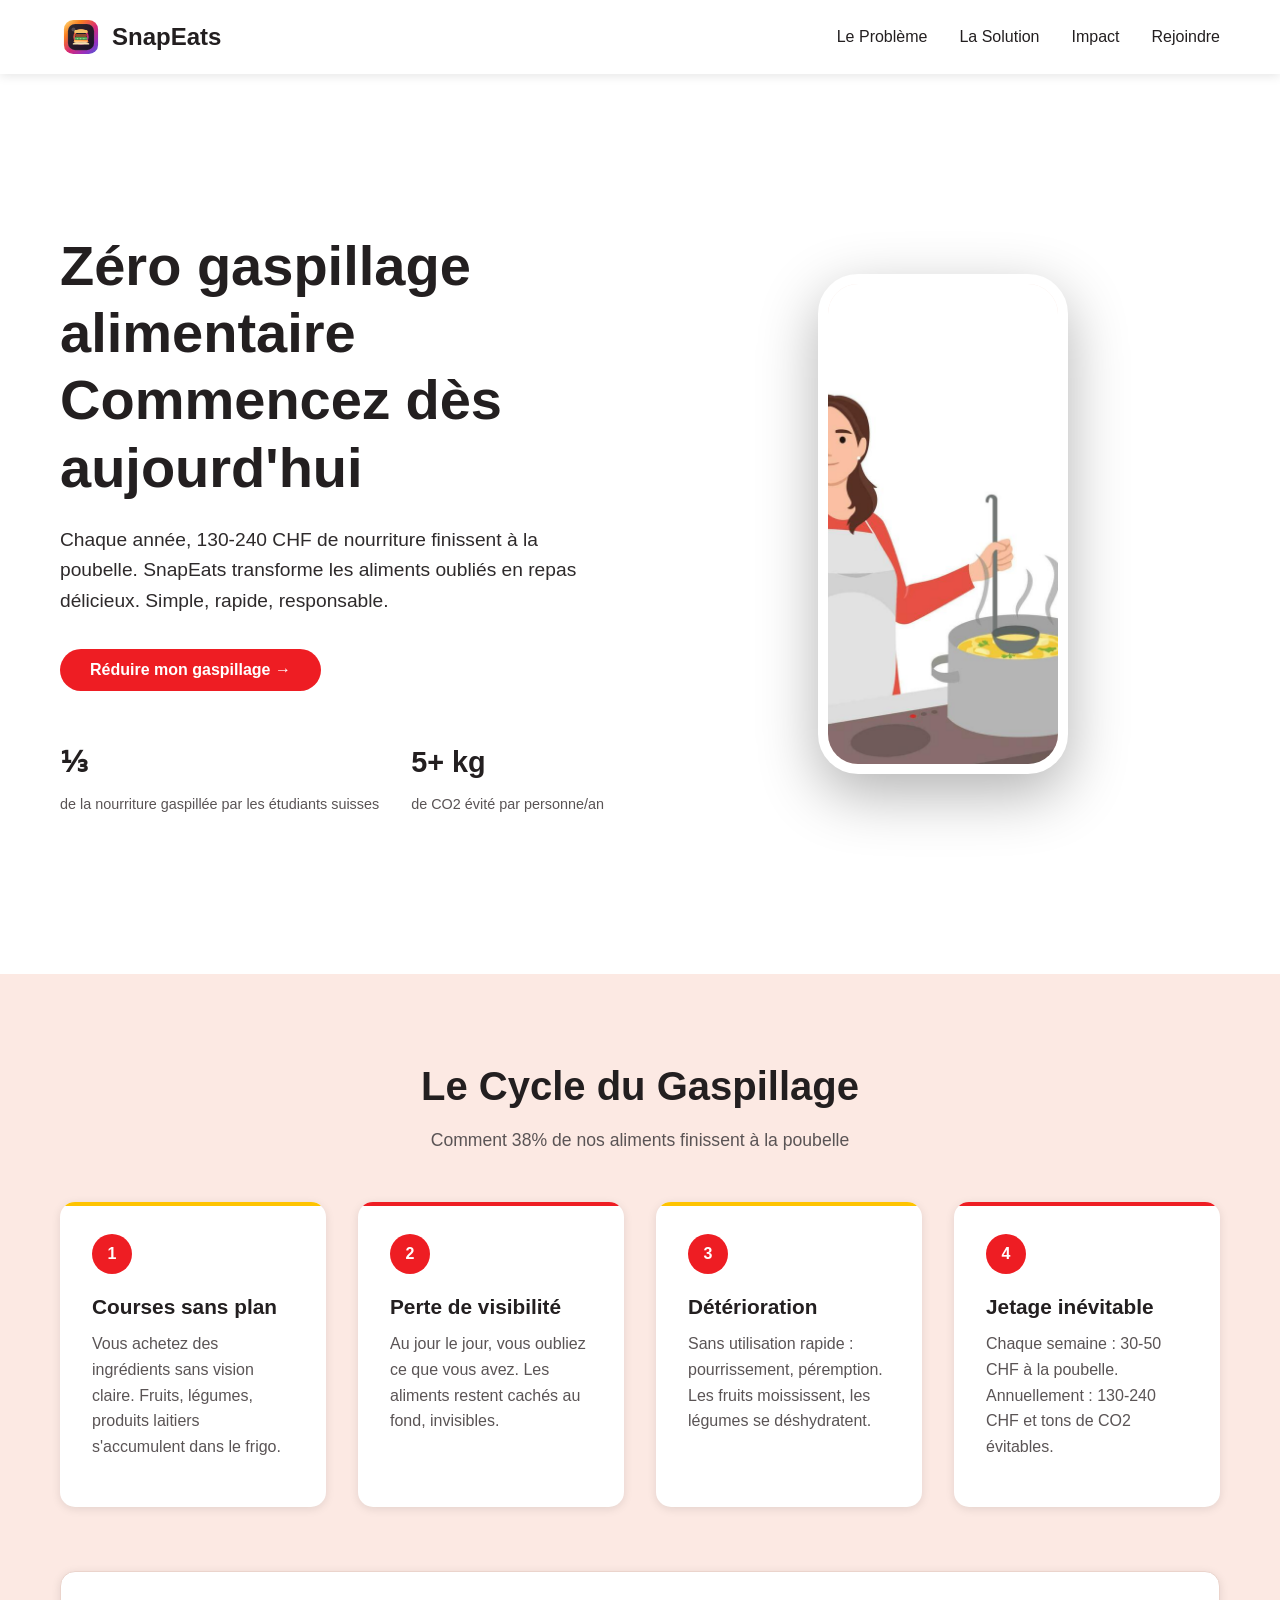
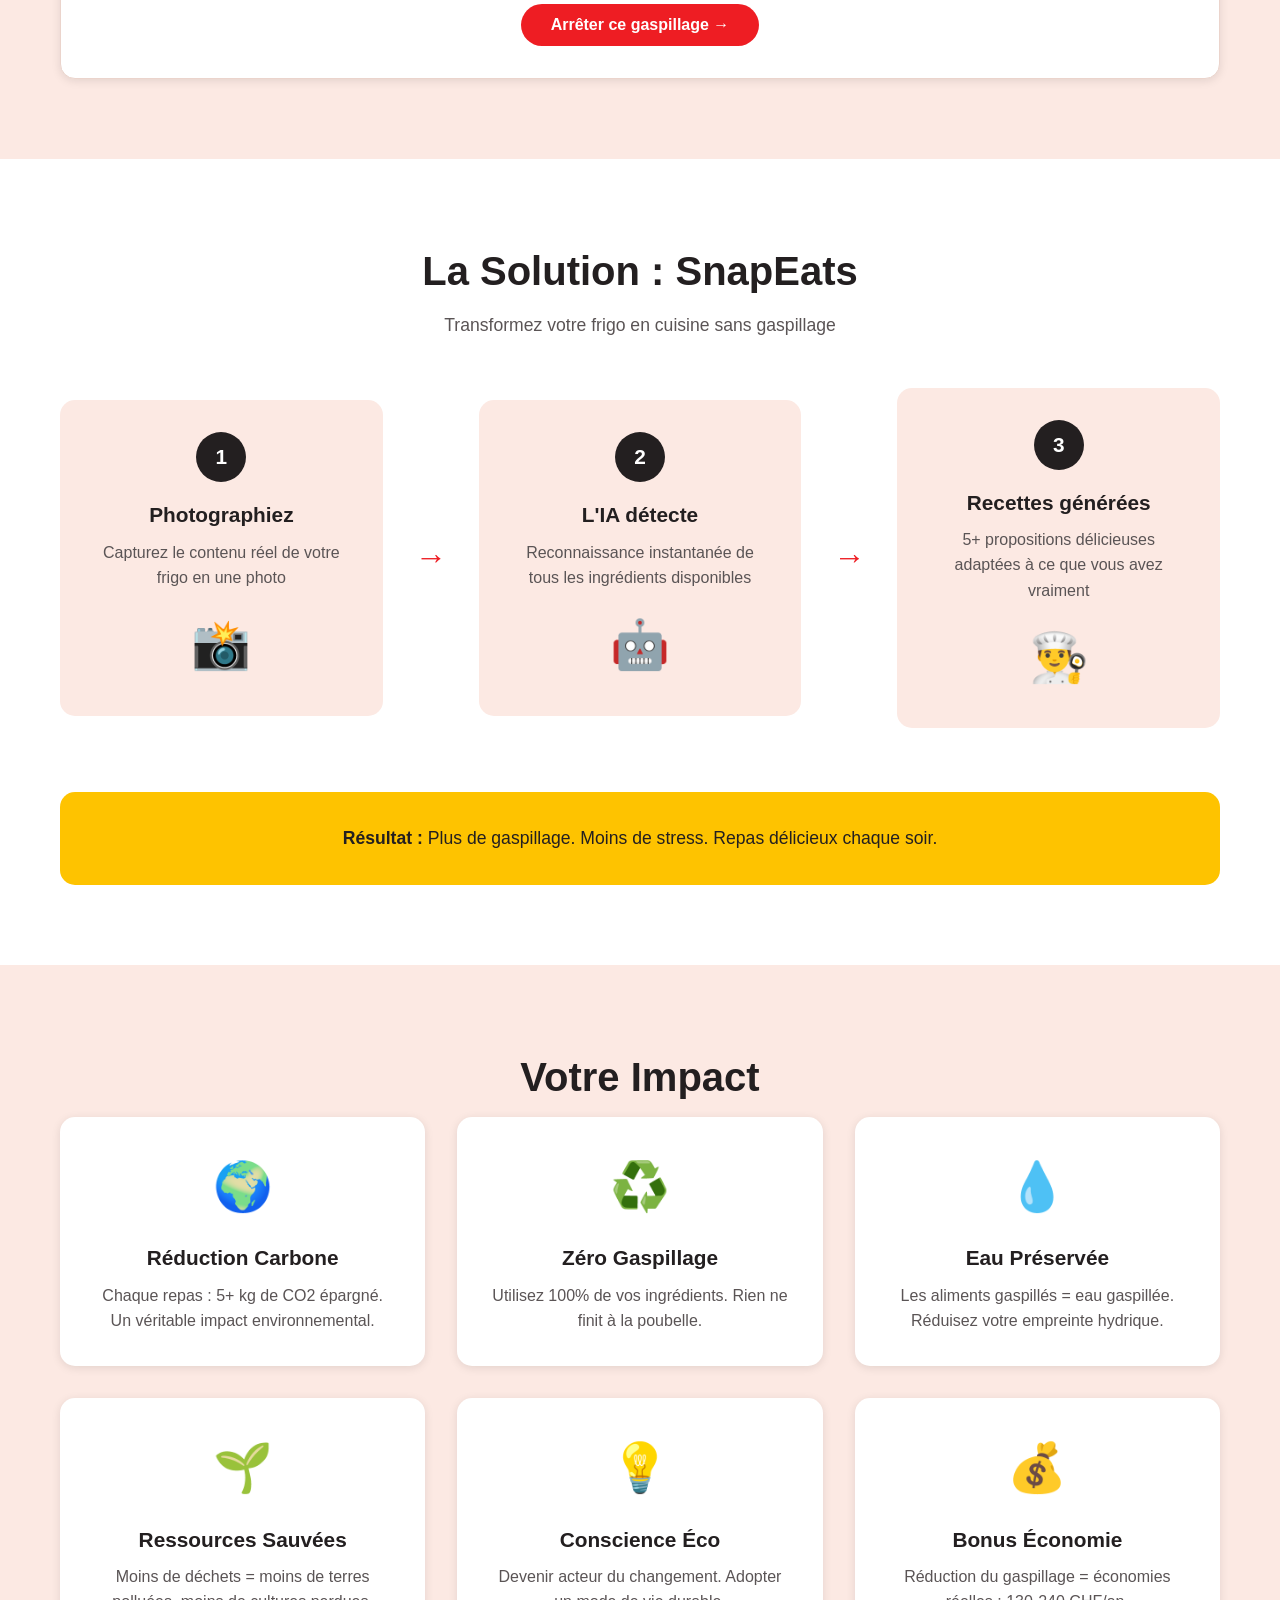
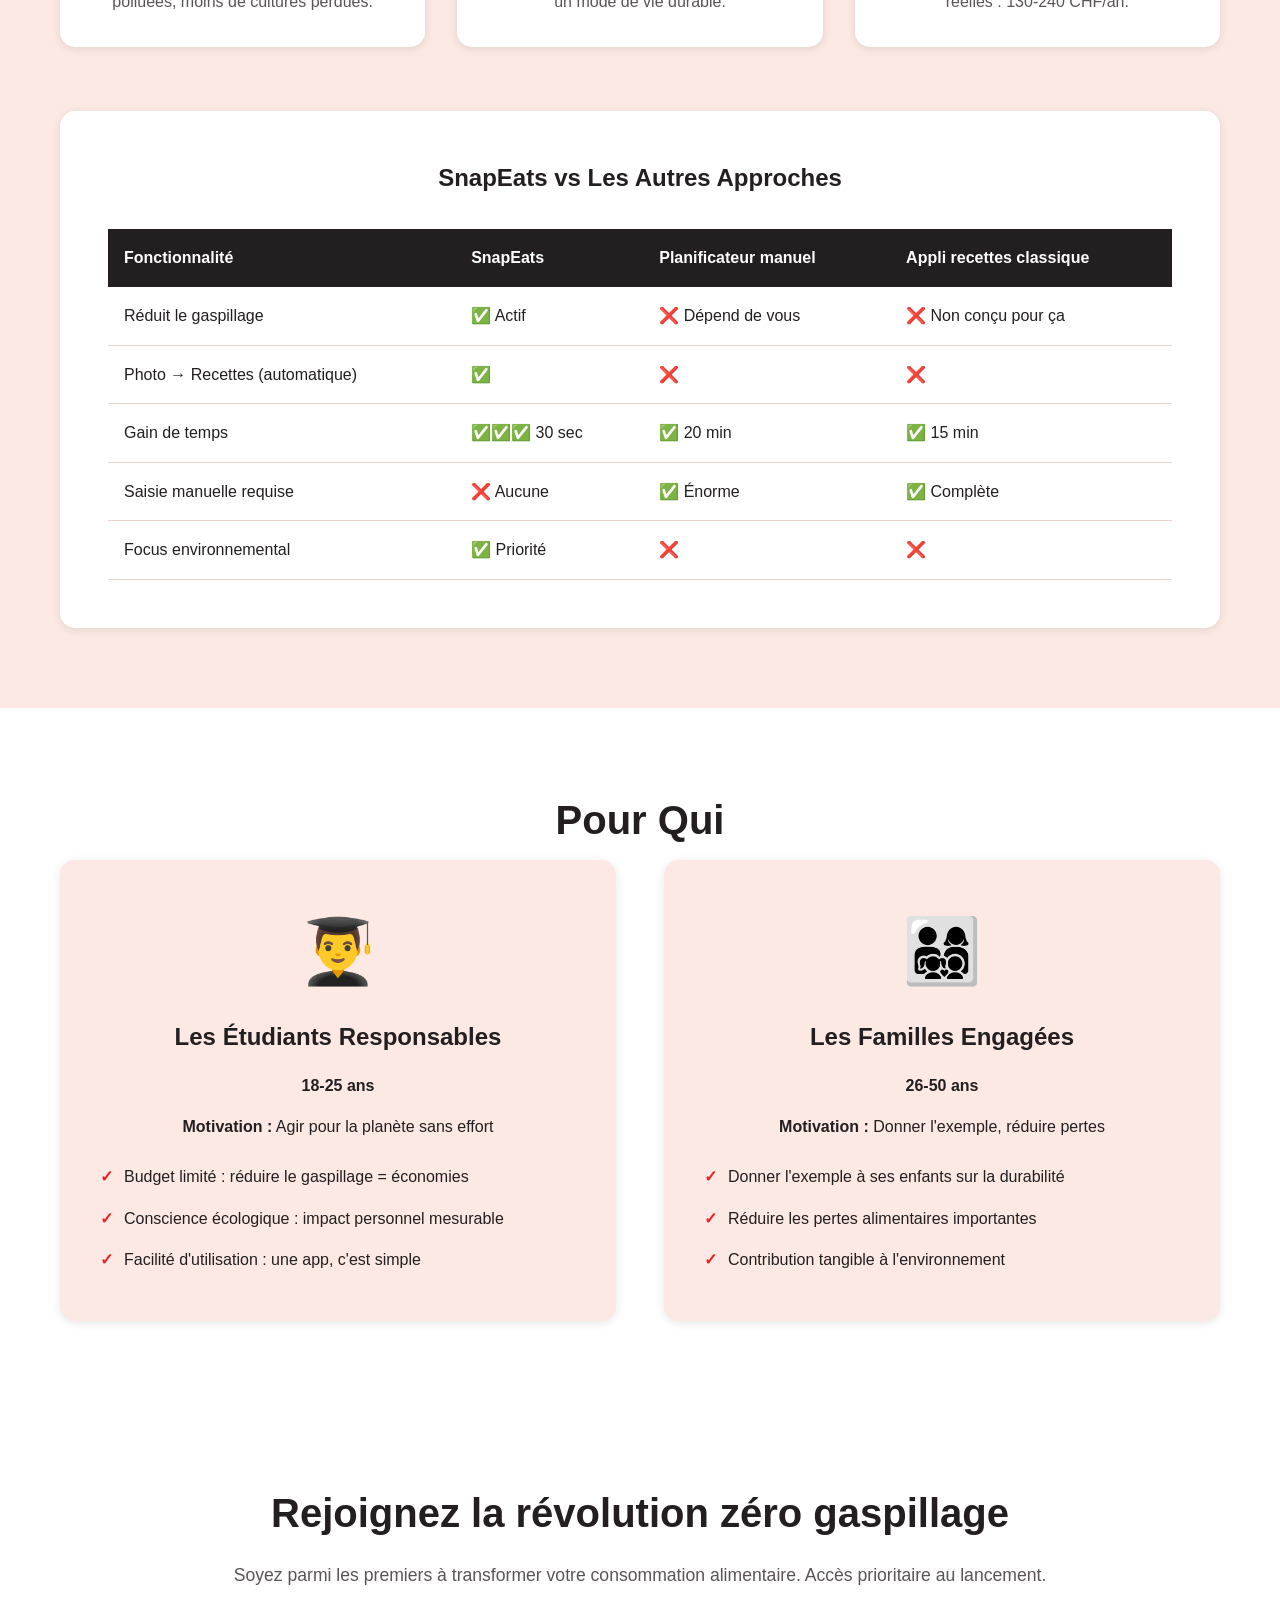
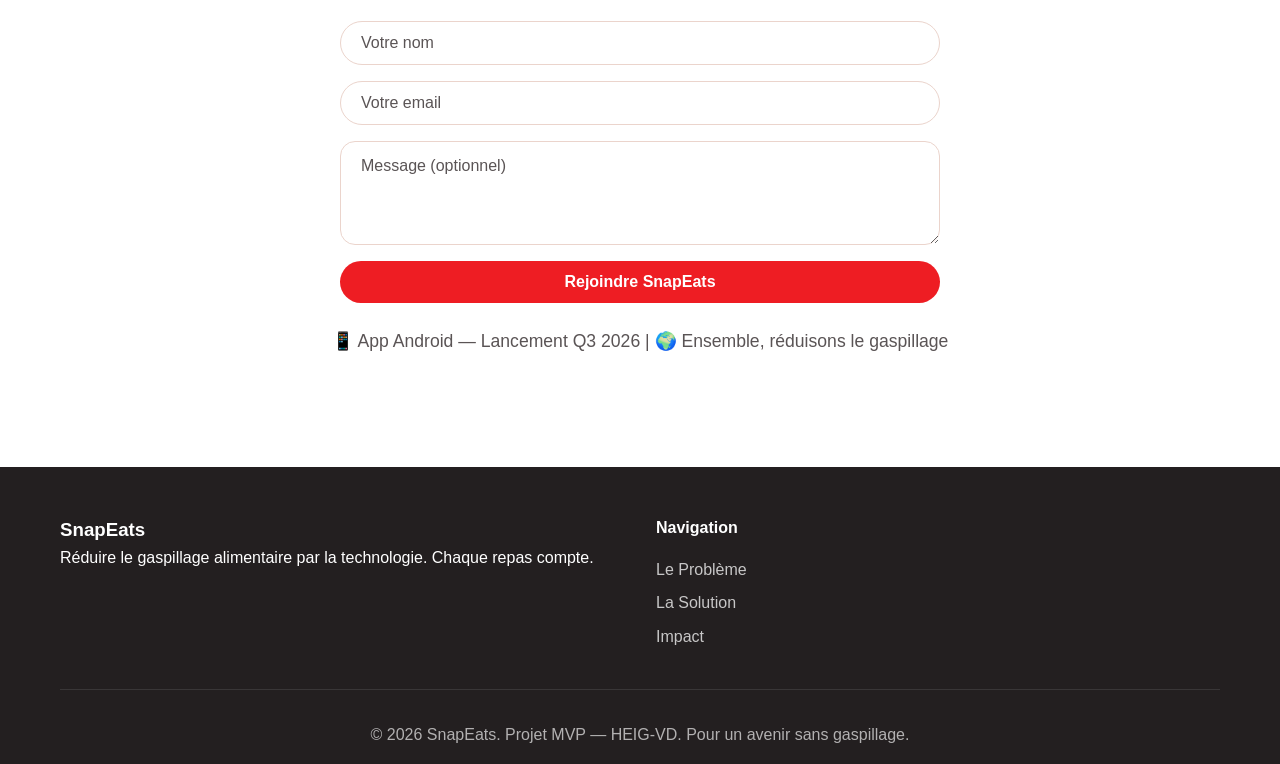
==== index.html @ 361909d1 "feat: remove communauté" ====
<!DOCTYPE html>
<html lang="fr">
<head>
    <meta charset="UTF-8">
    <meta name="viewport" content="width=device-width, initial-scale=1.0">
    <title>SnapEats - Réduisez le gaspillage alimentaire avec l'IA</title>
    <link rel="stylesheet" href="styles.css">
</head>
<body>
    <!-- Navigation -->
    <nav class="navbar">
        <div class="container">
            <div class="navbar-content">
                <div class="logo">
                    <img class="logo-icon" src="logo.svg" alt="Logo SnapEats">
                    <span class="logo-text">SnapEats</span>
                </div>
                <ul class="nav-links">
                    <li><a href="#probleme">Le Problème</a></li>
                    <li><a href="#solution">La Solution</a></li>
                    <li><a href="#impact">Impact</a></li>
                    <li><a href="#cta">Rejoindre</a></li>
                </ul>
            </div>
        </div>
    </nav>

    <!-- Hero Section -->
    <section class="hero">
        <div class="container">
            <div class="hero-content">
                <h1 class="hero-title">Zéro gaspillage alimentaire<br>Commencez dès aujourd'hui</h1>
                <p class="hero-subtitle">Chaque année, 130-240 CHF de nourriture finissent à la poubelle. SnapEats transforme les aliments oubliés en repas délicieux. Simple, rapide, responsable.</p>
                <div class="hero-buttons">
                    <button class="btn btn-primary" onclick="scrollToSection('cta')">Réduire mon gaspillage →</button>
                </div>
                <div class="hero-stats">
                    <div class="stat">
                        <span class="stat-number">⅓</span>
                        <span class="stat-text">de la nourriture gaspillée par les étudiants suisses</span>
                    </div>
                    <div class="stat">
                        <span class="stat-number">5+ kg</span>
                        <span class="stat-text">de CO2 évité par personne/an</span>
                    </div>
                </div>
            </div>
            <div class="hero-image">
                <div class="phone-mockup">
                    <div class="phone-screen">
                        <img src="images/imageTelHero.jpg" alt="Application SnapEats">
                    </div>
                </div>
            </div>
        </div>
    </section>

    <!-- Problème Section -->
    <section class="probleme" id="probleme">
        <div class="container">
            <h2 class="section-title">Le Cycle du Gaspillage</h2>
            <p class="section-subtitle">Comment 38% de nos aliments finissent à la poubelle</p>
            
            <div class="story-cards">
                <div class="story-card card-1">
                    <div class="story-number">1</div>
                    <h3>Courses sans plan</h3>
                    <p>Vous achetez des ingrédients sans vision claire. Fruits, légumes, produits laitiers s'accumulent dans le frigo.</p>
                </div>
                
                <div class="story-card card-2">
                    <div class="story-number">2</div>
                    <h3>Perte de visibilité</h3>
                    <p>Au jour le jour, vous oubliez ce que vous avez. Les aliments restent cachés au fond, invisibles.</p>
                </div>
                
                <div class="story-card card-3">
                    <div class="story-number">3</div>
                    <h3>Détérioration</h3>
                    <p>Sans utilisation rapide : pourrissement, péremption. Les fruits moississent, les légumes se déshydratent.</p>
                </div>
                
                <div class="story-card card-4">
                    <div class="story-number">4</div>
                    <h3>Jetage inévitable</h3>
                    <p>Chaque semaine : 30-50 CHF à la poubelle. Annuellement : 130-240 CHF et tons de CO2 évitables.</p>
                </div>
            </div>

            <div class="problem-cta">
                <button class="btn btn-primary" onclick="scrollToSection('cta')">Arrêter ce gaspillage →</button>
            </div>
        </div>
    </section>

    <!-- Solution Section -->
    <section class="solution" id="solution">
        <div class="container">
            <h2 class="section-title">La Solution : SnapEats</h2>
            <p class="section-subtitle">Transformez votre frigo en cuisine sans gaspillage</p>

            <div class="solution-steps">
                <div class="step">
                    <div class="step-number">1</div>
                    <h3>Photographiez</h3>
                    <p>Capturez le contenu réel de votre frigo en une photo</p>
                    <div class="step-icon">📸</div>
                </div>

                <div class="step-arrow">→</div>

                <div class="step">
                    <div class="step-number">2</div>
                    <h3>L'IA détecte</h3>
                    <p>Reconnaissance instantanée de tous les ingrédients disponibles</p>
                    <div class="step-icon">🤖</div>
                </div>

                <div class="step-arrow">→</div>

                <div class="step">
                    <div class="step-number">3</div>
                    <h3>Recettes générées</h3>
                    <p>5+ propositions délicieuses adaptées à ce que vous avez vraiment</p>
                    <div class="step-icon">👨‍🍳</div>
                </div>
            </div>

            <div class="solution-highlight">
                <p><strong>Résultat :</strong> Plus de gaspillage. Moins de stress. Repas délicieux chaque soir.</p>
            </div>
        </div>
    </section>

    <!-- Impact Section -->
    <section class="avantages" id="impact">
        <div class="container">
            <h2 class="section-title">Votre Impact</h2>

            <div class="features-grid">
                <div class="feature-card">
                    <div class="feature-icon">🌍</div>
                    <h3>Réduction Carbone</h3>
                    <p>Chaque repas : 5+ kg de CO2 épargné. Un véritable impact environnemental.</p>
                </div>

                <div class="feature-card">
                    <div class="feature-icon">♻️</div>
                    <h3>Zéro Gaspillage</h3>
                    <p>Utilisez 100% de vos ingrédients. Rien ne finit à la poubelle.</p>
                </div>

                <div class="feature-card">
                    <div class="feature-icon">💧</div>
                    <h3>Eau Préservée</h3>
                    <p>Les aliments gaspillés = eau gaspillée. Réduisez votre empreinte hydrique.</p>
                </div>

                <div class="feature-card">
                    <div class="feature-icon">🌱</div>
                    <h3>Ressources Sauvées</h3>
                    <p>Moins de déchets = moins de terres polluées, moins de cultures perdues.</p>
                </div>

                <div class="feature-card">
                    <div class="feature-icon">💡</div>
                    <h3>Conscience Éco</h3>
                    <p>Devenir acteur du changement. Adopter un mode de vie durable.</p>
                </div>

                <div class="feature-card">
                    <div class="feature-icon">💰</div>
                    <h3>Bonus Économie</h3>
                    <p>Réduction du gaspillage = économies réelles : 130-240 CHF/an.</p>
                </div>
            </div>

            <div class="comparison">
                <h3>SnapEats vs Les Autres Approches</h3>
                <table class="comparison-table">
                    <thead>
                        <tr>
                            <th>Fonctionnalité</th>
                            <th>SnapEats</th>
                            <th>Planificateur manuel</th>
                            <th>Appli recettes classique</th>
                        </tr>
                    </thead>
                    <tbody>
                        <tr>
                            <td>Réduit le gaspillage</td>
                            <td>✅ Actif</td>
                            <td>❌ Dépend de vous</td>
                            <td>❌ Non conçu pour ça</td>
                        </tr>
                        <tr>
                            <td>Photo → Recettes (automatique)</td>
                            <td>✅</td>
                            <td>❌</td>
                            <td>❌</td>
                        </tr>
                        <tr>
                            <td>Gain de temps</td>
                            <td>✅✅✅ 30 sec</td>
                            <td>✅ 20 min</td>
                            <td>✅ 15 min</td>
                        </tr>
                        <tr>
                            <td>Saisie manuelle requise</td>
                            <td>❌ Aucune</td>
                            <td>✅ Énorme</td>
                            <td>✅ Complète</td>
                        </tr>
                        <tr>
                            <td>Focus environnemental</td>
                            <td>✅ Priorité</td>
                            <td>❌</td>
                            <td>❌</td>
                        </tr>
                    </tbody>
                </table>
            </div>
        </div>
    </section>

    <!-- Public Cible Section -->
    <section class="public-cible">
        <div class="container">
            <h2 class="section-title">Pour Qui</h2>

            <div class="personas">
                <div class="persona-card">
                    <div class="persona-emoji">👨‍🎓</div>
                    <h3>Les Étudiants Responsables</h3>
                    <p><strong>18-25 ans</strong></p>
                    <p><strong>Motivation :</strong> Agir pour la planète sans effort</p>
                    <ul>
                        <li>Budget limité : réduire le gaspillage = économies</li>
                        <li>Conscience écologique : impact personnel mesurable</li>
                        <li>Facilité d'utilisation : une app, c'est simple</li>
                    </ul>
                </div>

                <div class="persona-card">
                    <div class="persona-emoji">👨‍👩‍👧‍👦</div>
                    <h3>Les Familles Engagées</h3>
                    <p><strong>26-50 ans</strong></p>
                    <p><strong>Motivation :</strong> Donner l'exemple, réduire pertes</p>
                    <ul>
                        <li>Donner l'exemple à ses enfants sur la durabilité</li>
                        <li>Réduire les pertes alimentaires importantes</li>
                        <li>Contribution tangible à l'environnement</li>
                    </ul>
                </div>
            </div>
        </div>
    </section>

    <!-- CTA Section -->
    <section class="cta-section" id="cta">
        <div class="container">
            <div class="cta-content">
                <h2>Rejoignez la révolution zéro gaspillage</h2>
                <p>Soyez parmi les premiers à transformer votre consommation alimentaire. Accès prioritaire au lancement.</p>
                
                <form class="cta-form" id="cta-form" action="https://formspree.io/f/xkoanybg" method="POST">
                    <input type="text" name="name" placeholder="Votre nom" required>
                    <input type="email" name="email" placeholder="Votre email" required>
                    <textarea name="message" placeholder="Message (optionnel)" rows="4"></textarea>
                    <button type="submit" class="btn btn-primary">Rejoindre SnapEats</button>
                </form>
                
                <p class="cta-small">📱 App Android — Lancement Q3 2026 | 🌍 Ensemble, réduisons le gaspillage</p>
            </div>
        </div>
    </section>

    <!-- Footer -->
    <footer class="footer">
        <div class="container">
            <div class="footer-content">
                <div class="footer-section">
                    <h3>SnapEats</h3>
                    <p>Réduire le gaspillage alimentaire par la technologie. Chaque repas compte.</p>
                </div>
                <div class="footer-section">
                    <h4>Navigation</h4>
                    <ul>
                        <li><a href="#probleme">Le Problème</a></li>
                        <li><a href="#solution">La Solution</a></li>
                        <li><a href="#impact">Impact</a></li>
                    </ul>
                </div>
            </div>
            <div class="footer-bottom">
                <p>&copy; 2026 SnapEats. Projet MVP — HEIG-VD. Pour un avenir sans gaspillage.</p>
            </div>
        </div>
    </footer>

    <script src="script.js"></script>
</body>
</html>
---- styles.css ----
/* ============================================
   VARIABLES ET RESET GLOBAL
   ============================================ */

:root {
    --primary-color: #EE1D23;
    --primary-hover: #C5161B;
    --secondary-color: #231F20;
    --accent-color: #FEC300;
    --light-bg: #FFFFFF;
    --dark-text: #231F20;
    --light-text: #5A5455;
    --border-color: #EBD4CC;
    --success-color: #6B8566;
    --beige-bg: #FCE9E3;
    --beige-surface: #FFFFFF;
    
    --transition: all 0.3s ease;
    --box-shadow: 0 2px 10px rgba(0, 0, 0, 0.1);
    --box-shadow-hover: 0 8px 25px rgba(0, 0, 0, 0.15);
}

* {
    margin: 0;
    padding: 0;
    box-sizing: border-box;
}

html {
    scroll-behavior: smooth;
}

body {
    font-family: 'Segoe UI', Tahoma, Geneva, Verdana, sans-serif;
    color: var(--dark-text);
    line-height: 1.6;
    overflow-x: hidden;
    background: var(--beige-bg);
}

.container {
    max-width: 1200px;
    margin: 0 auto;
    padding: 0 20px;
}

/* ============================================
   NAVIGATION
   ============================================ */

.navbar {
    background: var(--beige-surface);
    box-shadow: var(--box-shadow);
    position: sticky;
    top: 0;
    z-index: 1000;
    transition: var(--transition);
}

.navbar-content {
    display: flex;
    justify-content: space-between;
    align-items: center;
    padding: 1rem 0;
}

.logo {
    display: flex;
    align-items: center;
    gap: 10px;
    font-size: 1.5rem;
    font-weight: 700;
    color: var(--secondary-color);
}

.logo-icon {
    width: 42px;
    height: 42px;
    display: block;
    object-fit: contain;
}

.nav-links {
    display: flex;
    list-style: none;
    gap: 2rem;
}

.nav-links a {
    text-decoration: none;
    color: var(--dark-text);
    font-weight: 500;
    transition: var(--transition);
    position: relative;
}

.nav-links a:hover {
    color: var(--primary-color);
}

.nav-links a::after {
    content: '';
    position: absolute;
    bottom: -5px;
    left: 0;
    width: 0;
    height: 2px;
    background: var(--primary-color);
    transition: width 0.3s ease;
}

.nav-links a:hover::after {
    width: 100%;
}

/* ============================================
   SECTIONS GÉNÉRALES
   ============================================ */

.section-title {
    font-size: 2.5rem;
    font-weight: 700;
    text-align: center;
    color: var(--dark-text);
    margin-bottom: 0.5rem;
}

.section-subtitle {
    font-size: 1.1rem;
    text-align: center;
    color: var(--light-text);
    margin-bottom: 3rem;
}

/* ============================================
   HERO SECTION
   ============================================ */

.hero {
    padding: 80px 0;
    background: var(--beige-surface);
    color: var(--dark-text);
    min-height: 100vh;
    display: flex;
    align-items: center;
}

.hero .container {
    display: grid;
    grid-template-columns: 1fr 1fr;
    gap: 50px;
    align-items: center;
}

.hero-title {
    font-size: 3.5rem;
    font-weight: 700;
    line-height: 1.2;
    margin-bottom: 1.5rem;
}

.hero-subtitle {
    font-size: 1.2rem;
    margin-bottom: 2rem;
    opacity: 0.95;
}

.hero-buttons {
    display: flex;
    gap: 1rem;
    margin-bottom: 3rem;
    flex-wrap: wrap;
}

.btn {
    padding: 12px 30px;
    border: none;
    border-radius: 50px;
    font-size: 1rem;
    font-weight: 600;
    cursor: pointer;
    transition: var(--transition);
}

.btn-primary {
    background: var(--primary-color);
    color: white;
}

.btn-primary:hover {
    background: var(--primary-hover);
    transform: translateY(-2px);
    box-shadow: 0 10px 20px rgba(0, 0, 0, 0.2);
}

.btn-secondary {
    background: var(--beige-surface);
    color: var(--secondary-color);
}

.btn-secondary:hover {
    background: var(--light-bg);
    transform: translateY(-2px);
}

.hero-stats {
    display: flex;
    gap: 2rem;
    margin-top: 3rem;
}

.stat {
    display: flex;
    flex-direction: column;
    gap: 0.5rem;
}

.stat-number {
    font-size: 1.8rem;
    font-weight: 700;
}

.stat-text {
    font-size: 0.9rem;
    color: var(--light-text);
}

.phone-mockup {
    perspective: 1000px;
    display: flex;
    justify-content: center;
    align-items: center;
}

.phone-screen {
    width: 250px;
    height: 500px;
    background: var(--beige-bg);
    border-radius: 40px;
    border: 10px solid var(--beige-surface);
    box-shadow: 0 20px 60px rgba(0, 0, 0, 0.3);
    display: flex;
    align-items: center;
    justify-content: center;
    overflow: hidden;
    animation: float 3s ease-in-out infinite;
}

.phone-screen img {
    width: 100%;
    height: 100%;
    object-fit: cover;
    display: block;
}

@keyframes float {
    0%, 100% {
        transform: translateY(0px);
    }
    50% {
        transform: translateY(-20px);
    }
}

/* ============================================
   PROBLÈME SECTION
   ============================================ */

.probleme {
    padding: 80px 0;
    background: var(--beige-bg);
}

.story-cards {
    display: grid;
    grid-template-columns: repeat(auto-fit, minmax(250px, 1fr));
    gap: 2rem;
    margin-bottom: 4rem;
}

.story-card {
    background: var(--beige-surface);
    padding: 2rem;
    border-radius: 15px;
    box-shadow: var(--box-shadow);
    transition: var(--transition);
    position: relative;
    overflow: hidden;
}

.story-card:hover {
    transform: translateY(-10px);
    box-shadow: var(--box-shadow-hover);
}

.story-card::before {
    content: '';
    position: absolute;
    top: 0;
    left: 0;
    right: 0;
    height: 4px;
    background: var(--accent-color);
}

.story-card.card-1::before { background: var(--accent-color); }
.story-card.card-2::before { background: var(--primary-color); }
.story-card.card-3::before { background: var(--accent-color); }
.story-card.card-4::before { background: var(--primary-color); }

.story-number {
    display: inline-block;
    width: 40px;
    height: 40px;
    background: var(--primary-color);
    color: white;
    border-radius: 50%;
    text-align: center;
    line-height: 40px;
    font-weight: 700;
    margin-bottom: 1rem;
}

.story-card h3 {
    font-size: 1.3rem;
    margin-bottom: 0.5rem;
    color: var(--dark-text);
}

.story-card p {
    color: var(--light-text);
    margin-bottom: 1rem;
}

.story-emoji {
    font-size: 2.5rem;
    margin-top: 1rem;
}

.problem-cta {
    background: var(--beige-surface);
    border: 1px solid var(--border-color);
    border-radius: 15px;
    padding: 2rem;
    text-align: center;
    box-shadow: var(--box-shadow);
}

.problem-cta p {
    font-size: 1.1rem;
    color: var(--dark-text);
    margin-bottom: 1rem;
}

.problem-stats {
    background: var(--beige-surface);
    padding: 3rem;
    border-radius: 15px;
    box-shadow: var(--box-shadow);
}

.problem-stats h3 {
    text-align: center;
    margin-bottom: 2rem;
    font-size: 1.5rem;
}

.stats-grid {
    display: grid;
    grid-template-columns: repeat(auto-fit, minmax(200px, 1fr));
    gap: 2rem;
}

.problem-stat {
    text-align: center;
    padding: 1.5rem;
    border-radius: 10px;
    background: var(--beige-bg);
}

.stat-value {
    font-size: 2rem;
    font-weight: 700;
    color: var(--primary-color);
    margin-bottom: 0.5rem;
}

.stat-label {
    color: var(--light-text);
}

/* ============================================
   SOLUTION SECTION
   ============================================ */

.solution {
    padding: 80px 0;
    background: var(--beige-surface);
}

.solution-steps {
    display: flex;
    align-items: center;
    justify-content: center;
    gap: 2rem;
    margin-bottom: 4rem;
    flex-wrap: wrap;
}

.step {
    flex: 1;
    min-width: 200px;
    background: var(--beige-bg);
    padding: 2rem;
    border-radius: 15px;
    text-align: center;
    position: relative;
}

.step-number {
    display: inline-block;
    width: 50px;
    height: 50px;
    background: var(--secondary-color);
    color: white;
    border-radius: 50%;
    line-height: 50px;
    font-weight: 700;
    font-size: 1.3rem;
    margin-bottom: 1rem;
}

.step h3 {
    font-size: 1.3rem;
    margin-bottom: 0.5rem;
}

.step p {
    color: var(--light-text);
    margin-bottom: 1rem;
}

.step-icon {
    font-size: 3rem;
}

.step-arrow {
    font-size: 2rem;
    color: var(--primary-color);
    font-weight: 700;
}

.solution-highlight {
    background: var(--accent-color);
    color: var(--dark-text);
    padding: 2rem;
    border-radius: 15px;
    font-size: 1.1rem;
    text-align: center;
}

/* ============================================
   AVANTAGES SECTION
   ============================================ */

.avantages {
    padding: 80px 0;
    background: var(--beige-bg);
}

.features-grid {
    display: grid;
    grid-template-columns: repeat(auto-fit, minmax(300px, 1fr));
    gap: 2rem;
    margin-bottom: 4rem;
}

.feature-card {
    background: var(--beige-surface);
    padding: 2rem;
    border-radius: 15px;
    box-shadow: var(--box-shadow);
    transition: var(--transition);
    text-align: center;
}

.feature-card:hover {
    transform: translateY(-10px);
    box-shadow: var(--box-shadow-hover);
}

.feature-icon {
    font-size: 3rem;
    margin-bottom: 1rem;
}

.feature-card h3 {
    font-size: 1.3rem;
    margin-bottom: 0.5rem;
}

.feature-card p {
    color: var(--light-text);
}

.comparison {
    background: var(--beige-surface);
    padding: 3rem;
    border-radius: 15px;
    box-shadow: var(--box-shadow);
    overflow-x: auto;
}

.comparison h3 {
    text-align: center;
    margin-bottom: 2rem;
    font-size: 1.5rem;
}

.comparison-table {
    width: 100%;
    border-collapse: collapse;
}

.comparison-table th {
    background: var(--secondary-color);
    color: white;
    padding: 1rem;
    text-align: left;
    font-weight: 600;
}

.comparison-table td {
    padding: 1rem;
    border-bottom: 1px solid var(--border-color);
}

.comparison-table tr:hover {
    background: var(--beige-bg);
}

/* ============================================
   PUBLIC CIBLE SECTION
   ============================================ */

.public-cible {
    padding: 80px 0;
    background: var(--beige-surface);
}

.personas {
    display: grid;
    grid-template-columns: repeat(auto-fit, minmax(300px, 1fr));
    gap: 3rem;
}

.persona-card {
    background: var(--beige-bg);
    padding: 2.5rem;
    border-radius: 15px;
    text-align: center;
    box-shadow: var(--box-shadow);
    transition: var(--transition);
}

.persona-card:hover {
    transform: translateY(-10px);
    background: var(--accent-color);
    color: var(--dark-text);
}

.persona-emoji {
    font-size: 4rem;
    margin-bottom: 1rem;
}

.persona-card h3 {
    font-size: 1.5rem;
    margin-bottom: 1rem;
}

.persona-card p {
    margin-bottom: 1rem;
}

.persona-card ul {
    list-style: none;
    text-align: left;
}

.persona-card li {
    padding: 0.5rem 0;
    position: relative;
    padding-left: 1.5rem;
}

.persona-card li::before {
    content: '✓';
    position: absolute;
    left: 0;
    font-weight: 700;
    color: var(--primary-color);
}

.persona-card:hover li::before {
    color: var(--secondary-color);
}

/* ============================================
   CTA SECTION
   ============================================ */

.cta-section {
    padding: 80px 0;
    background: var(--beige-surface);
    color: var(--dark-text);
    text-align: center;
}

.cta-content h2 {
    font-size: 2.5rem;
    margin-bottom: 1rem;
}

.cta-content p {
    font-size: 1.1rem;
    margin-bottom: 2rem;
    color: var(--light-text);
}

.cta-form {
    display: flex;
    gap: 1rem;
    justify-content: center;
    margin-bottom: 1.5rem;
    flex-wrap: wrap;
}

.cta-form input {
    padding: 12px 20px;
    border: 1px solid var(--border-color);
    border-radius: 50px;
    font-size: 1rem;
    min-width: 300px;
    background: var(--beige-surface);
    color: var(--dark-text);
}

.cta-form input::placeholder {
    color: var(--light-text);
}

.cta-form button {
    min-width: 200px;
}

.cta-small {
    font-size: 0.9rem;
    color: var(--light-text);
}

/* ============================================
   FOOTER
   ============================================ */

.footer {
    background: var(--dark-text);
    color: white;
    padding: 3rem 0 1rem;
}

.footer-content {
    display: grid;
    grid-template-columns: repeat(auto-fit, minmax(250px, 1fr));
    gap: 2rem;
    margin-bottom: 2rem;
}

.footer-section h4 {
    margin-bottom: 1rem;
}

.footer-section ul {
    list-style: none;
}

.footer-section li {
    margin-bottom: 0.5rem;
}

.footer-section a {
    color: rgba(255, 255, 255, 0.75);
    text-decoration: none;
    transition: var(--transition);
}

.footer-section a:hover {
    color: var(--primary-color);
}

.social-links {
    display: flex;
    gap: 1rem;
}

.footer-bottom {
    text-align: center;
    padding-top: 2rem;
    border-top: 1px solid rgba(255, 255, 255, 0.1);
    color: rgba(255, 255, 255, 0.65);
}

/* ============================================
   MODAL
   ============================================ */

.modal {
    display: none;
    position: fixed;
    z-index: 2000;
    left: 0;
    top: 0;
    width: 100%;
    height: 100%;
    background-color: rgba(0, 0, 0, 0.8);
    animation: fadeIn 0.3s ease;
}

@keyframes fadeIn {
    from { opacity: 0; }
    to { opacity: 1; }
}

.modal-content {
    background-color: var(--light-bg);
    margin: 5% auto;
    padding: 2rem;
    border-radius: 15px;
    width: 90%;
    max-width: 600px;
    animation: slideIn 0.3s ease;
}

@keyframes slideIn {
    from {
        transform: translateY(-50px);
        opacity: 0;
    }
    to {
        transform: translateY(0);
        opacity: 1;
    }
}

.close {
    color: var(--dark-text);
    float: right;
    font-size: 2rem;
    font-weight: 700;
    cursor: pointer;
    transition: var(--transition);
}

.close:hover {
    color: var(--primary-color);
}

.video-placeholder {
    background: var(--beige-bg);
    padding: 3rem;
    border-radius: 10px;
    text-align: center;
    color: var(--light-text);
}

/* ============================================
   RESPONSIVE
   ============================================ */

@media (max-width: 768px) {
    .nav-links {
        display: none;
    }

    .hero .container {
        grid-template-columns: 1fr;
    }

    .hero-title {
        font-size: 2rem;
    }

    .hero-subtitle {
        font-size: 1rem;
    }

    .hero-buttons {
        flex-direction: column;
    }

    .btn {
        width: 100%;
    }

    .hero-stats {
        flex-direction: column;
        gap: 1rem;
    }

    .section-title {
        font-size: 2rem;
    }

    .story-cards {
        grid-template-columns: 1fr;
    }

    .solution-steps {
        flex-direction: column;
    }

    .step-arrow {
        display: none;
    }

    .features-grid {
        grid-template-columns: 1fr;
    }

    .cta-form {
        flex-direction: column;
    }

    .cta-form input,
    .cta-form button {
        min-width: auto;
        width: 100%;
    }

    .comparison-table {
        font-size: 0.9rem;
    }

    .comparison-table th,
    .comparison-table td {
        padding: 0.5rem;
    }
}

@media (max-width: 480px) {
    .hero-title {
        font-size: 1.5rem;
    }

    .hero-subtitle {
        font-size: 0.95rem;
    }

    .hero-stats {
        flex-direction: column;
    }

    .stat-number {
        font-size: 1.5rem;
    }

    .section-title {
        font-size: 1.5rem;
    }

    .phone-screen {
        width: 180px;
        height: 360px;
    }

    .cta-content h2 {
        font-size: 1.5rem;
    }
}

/* ============================================
   TEXTAREA STYLING
   ============================================ */

.cta-form textarea {
    padding: 15px 20px;
    border: 1px solid var(--border-color);
    border-radius: 15px;
    font-size: 1rem;
    width: 100%;
    max-width: 100%;
    background: var(--beige-surface);
    color: var(--dark-text);
    font-family: 'Segoe UI', Tahoma, Geneva, Verdana, sans-serif;
    resize: vertical;
    transition: var(--transition);
}

.cta-form textarea::placeholder {
    color: var(--light-text);
}

.cta-form textarea:focus {
    outline: none;
    border-color: var(--primary-color);
    box-shadow: 0 0 0 3px rgba(238, 29, 35, 0.1);
    background: var(--beige-bg);
}

.cta-form textarea:hover {
    border-color: var(--primary-color);
}

/* Adapter le layout du formulaire */
.cta-form {
    display: flex;
    flex-direction: column;
    gap: 1rem;
    justify-content: center;
    margin-bottom: 1.5rem;
    max-width: 600px;
    margin-left: auto;
    margin-right: auto;
}

.cta-form input {
    width: 100%;
    min-width: unset;
}

.cta-form button {
    width: 100%;
    min-width: unset;
}

/* Responsive */
@media (max-width: 768px) {
    .cta-form {
        max-width: 90%;
    }

    .cta-form input,
    .cta-form textarea,
    .cta-form button {
        width: 100%;
    }
}
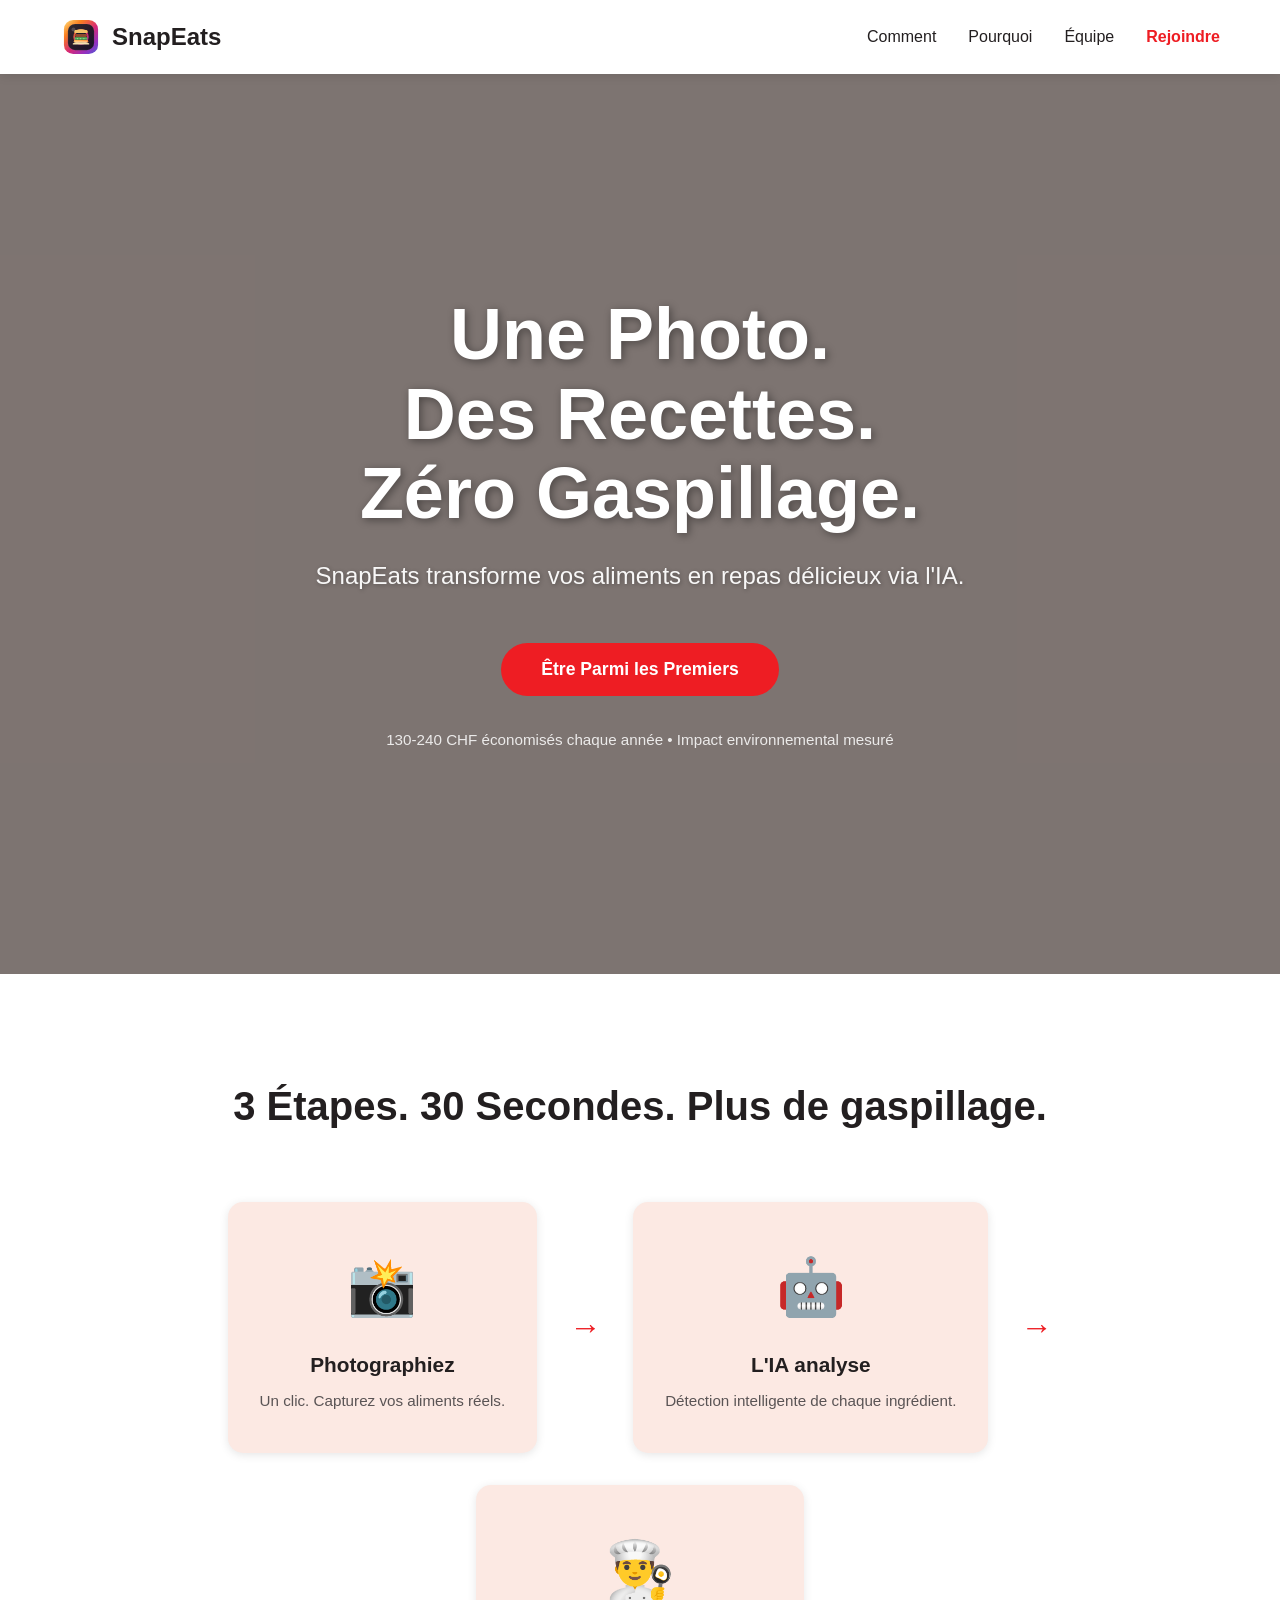
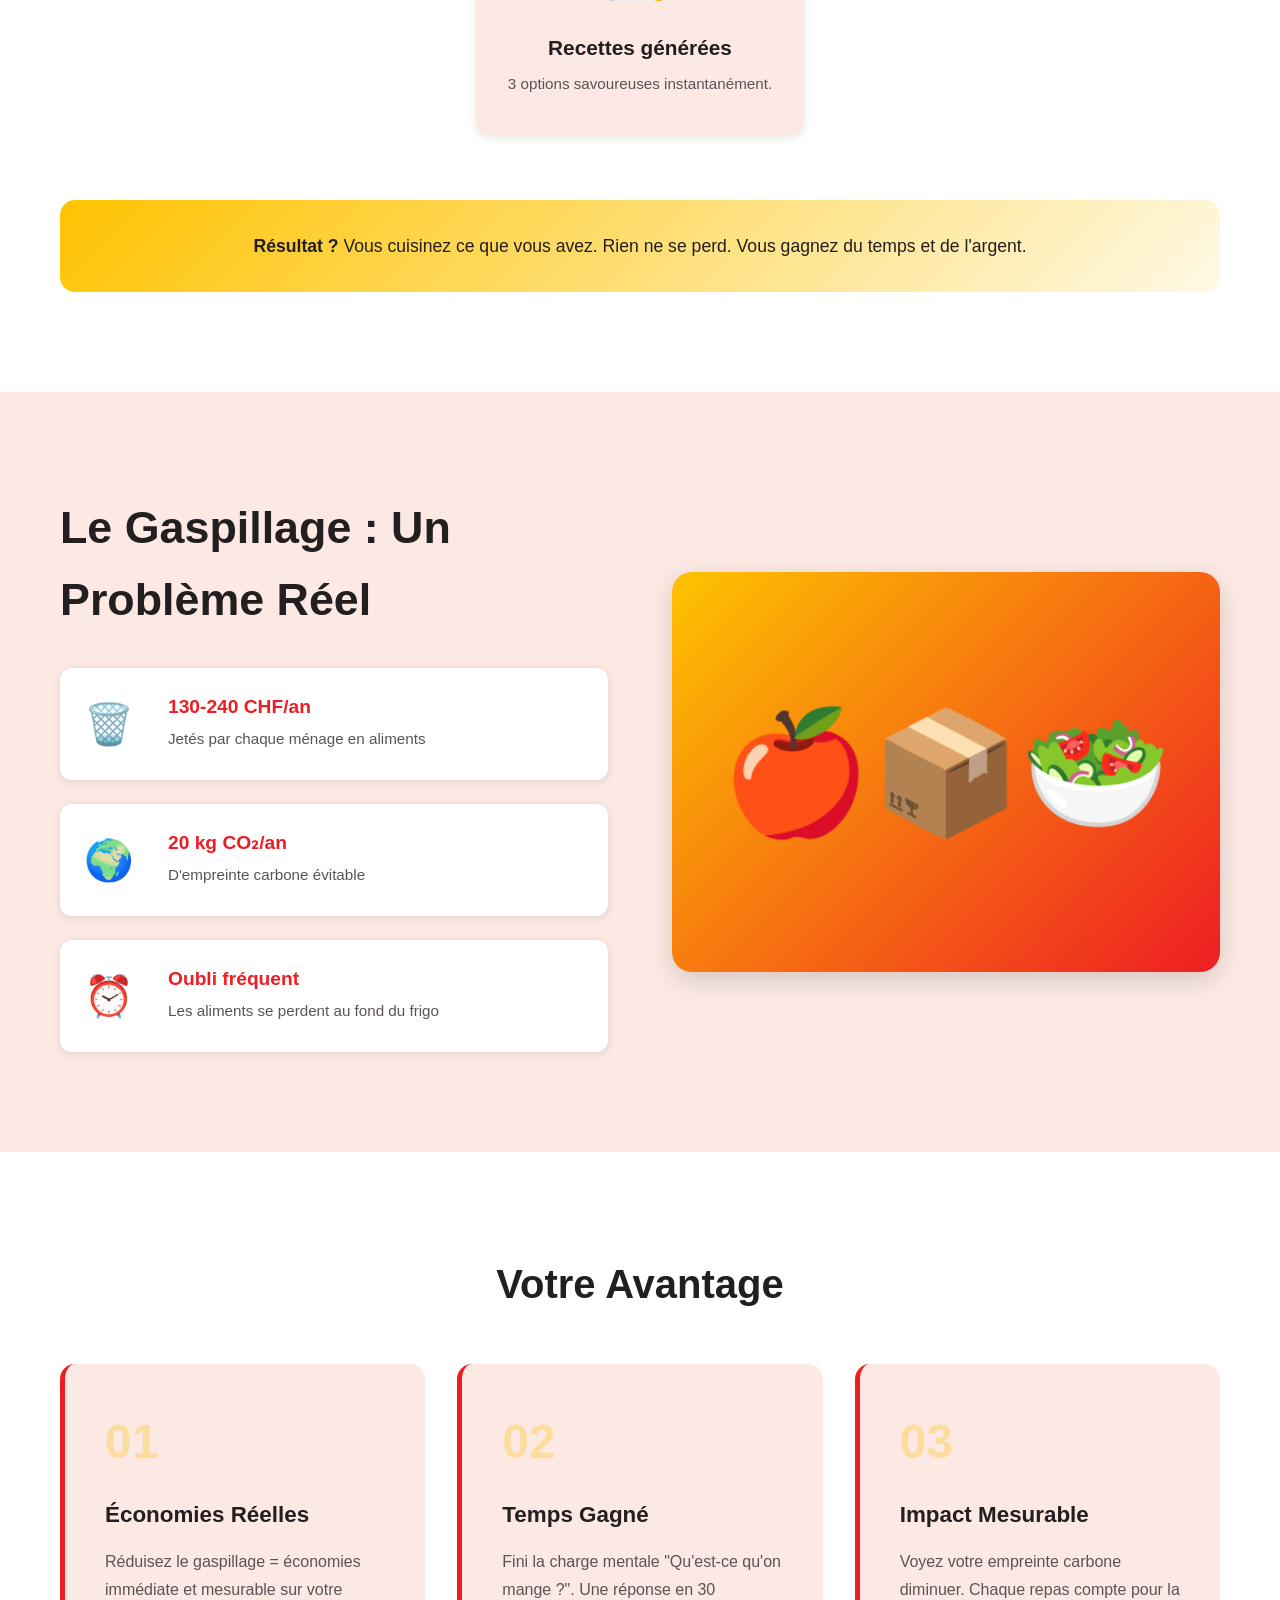
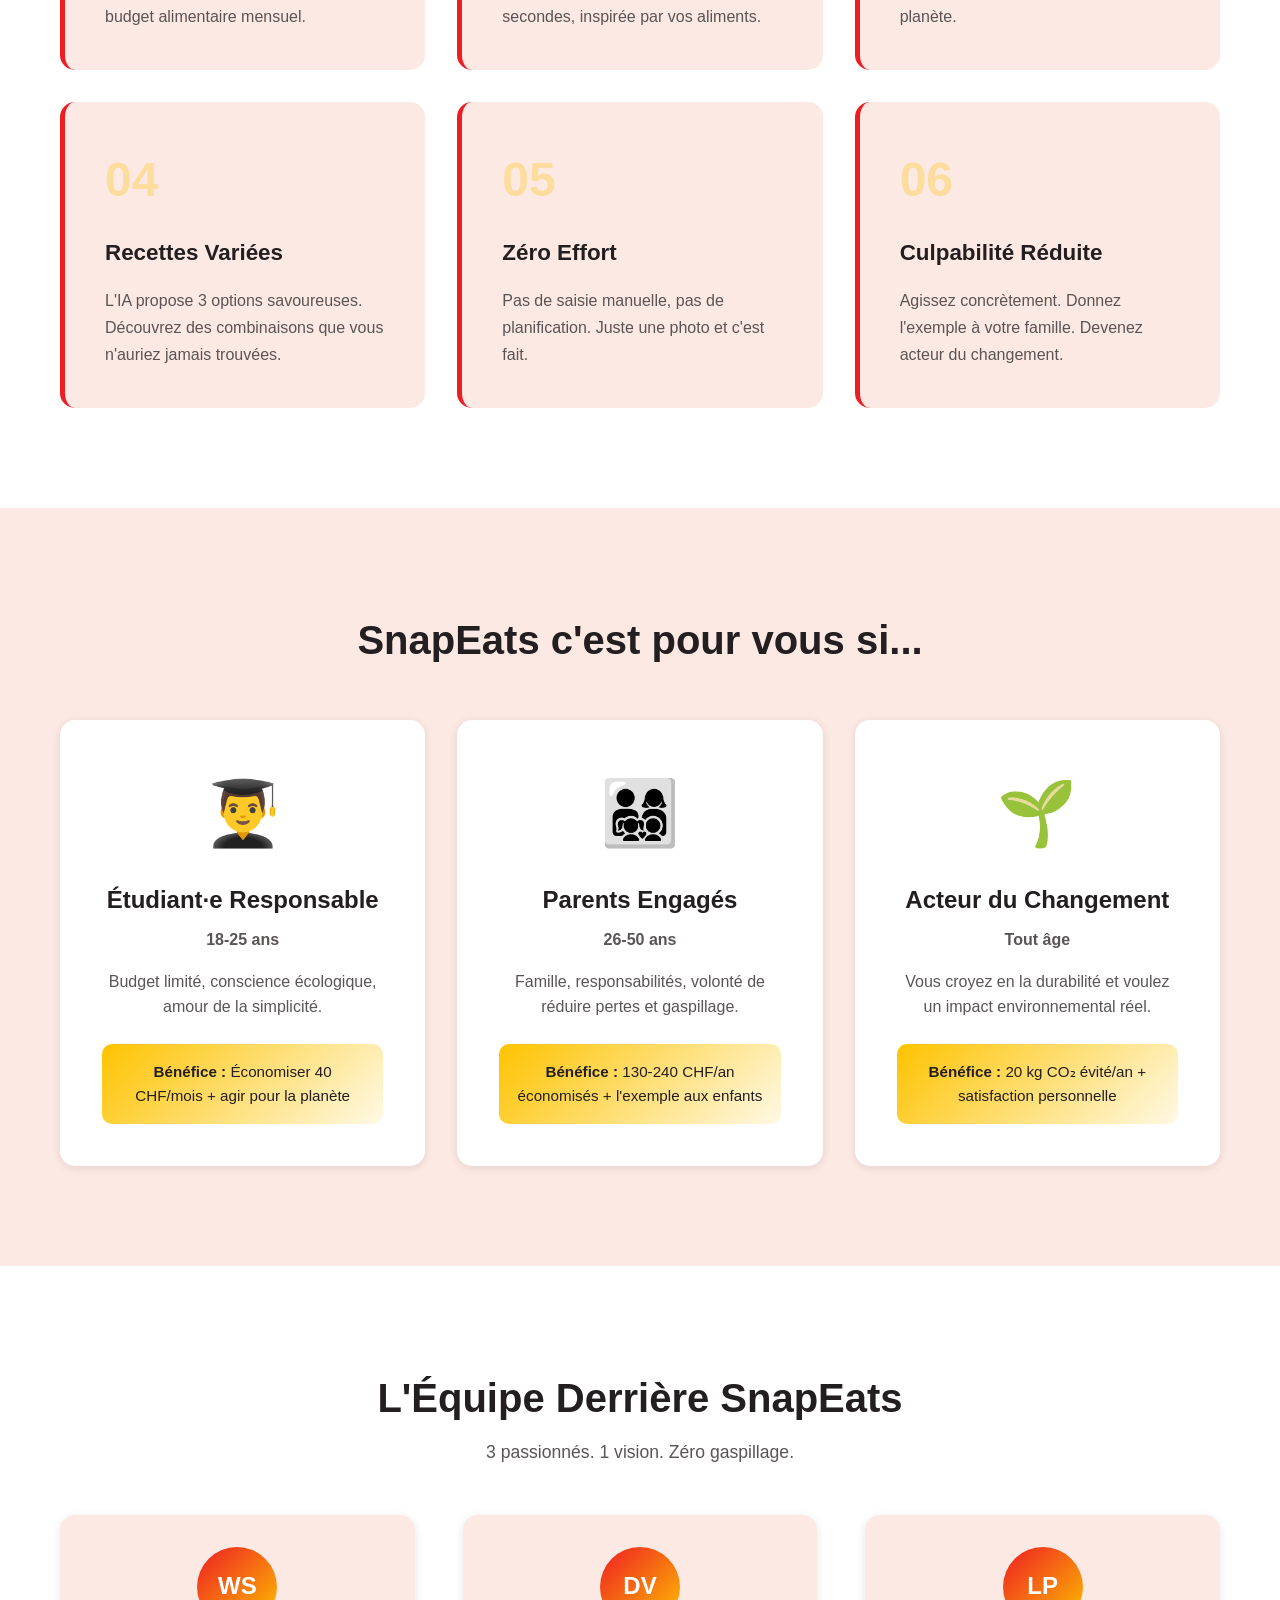
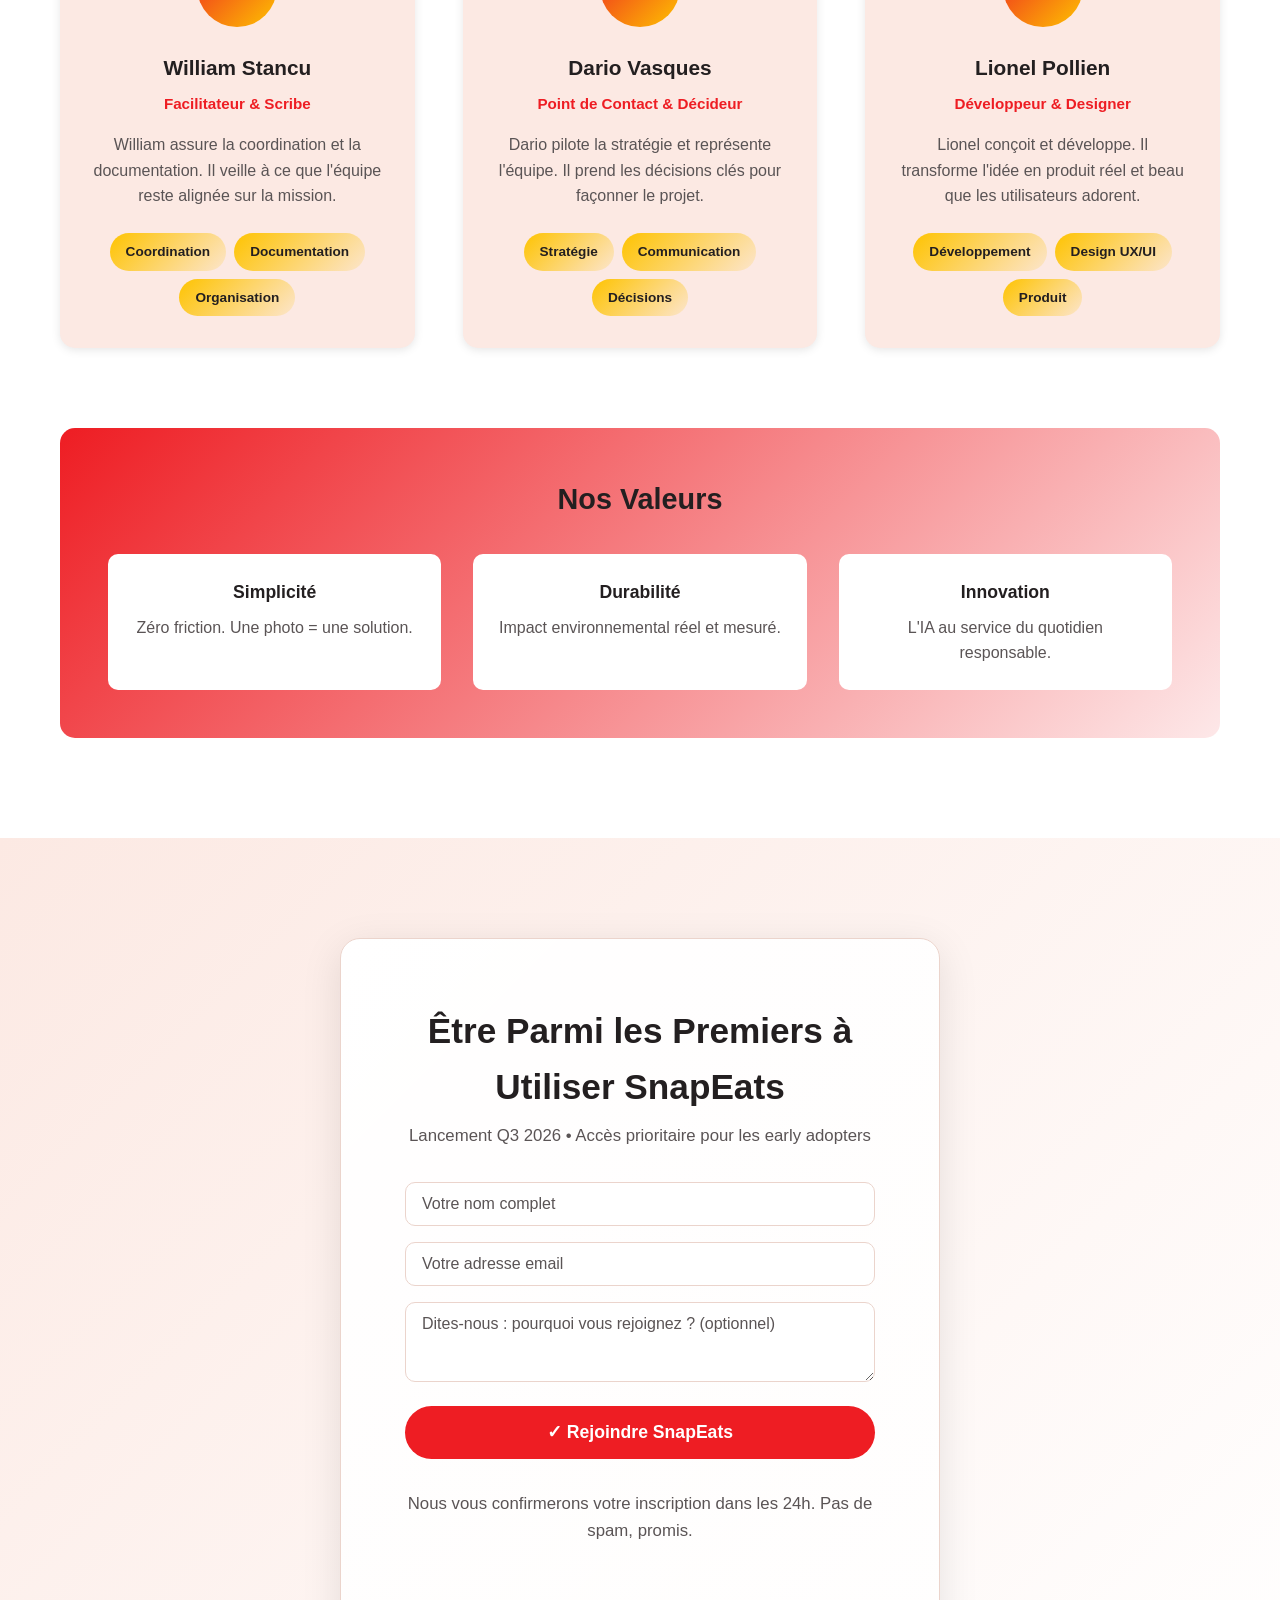
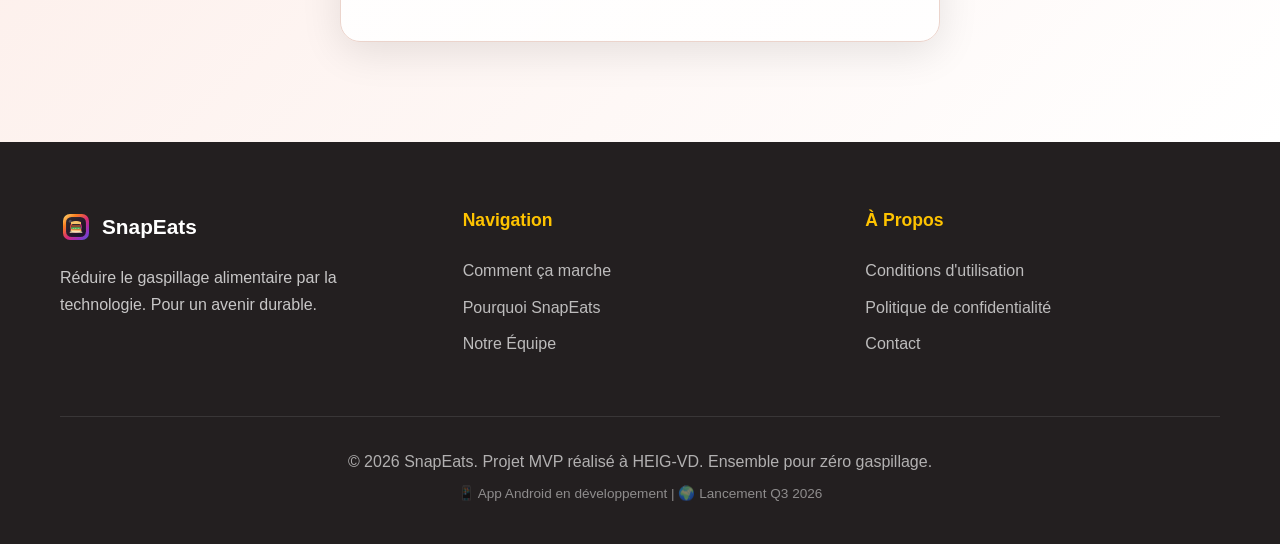
==== commit cdbe08cc: "feat: redesign landing page" ====
--- a/index.html
+++ b/index.html
@@ -3,301 +3,336 @@
 <head>
     <meta charset="UTF-8">
     <meta name="viewport" content="width=device-width, initial-scale=1.0">
-    <title>SnapEats - Réduisez le gaspillage alimentaire avec l'IA</title>
+    <title>SnapEats - Zéro gaspillage alimentaire</title>
     <link rel="stylesheet" href="styles.css">
 </head>
 <body>
-    <!-- Navigation -->
+    <!-- Navigation Sticky -->
     <nav class="navbar">
         <div class="container">
             <div class="navbar-content">
                 <div class="logo">
                     <img class="logo-icon" src="logo.svg" alt="Logo SnapEats">
-                    <span class="logo-text">SnapEats</span>
+                    <span>SnapEats</span>
                 </div>
                 <ul class="nav-links">
-                    <li><a href="#probleme">Le Problème</a></li>
-                    <li><a href="#solution">La Solution</a></li>
-                    <li><a href="#impact">Impact</a></li>
-                    <li><a href="#cta">Rejoindre</a></li>
+                    <li><a href="#comment">Comment</a></li>
+                    <li><a href="#pourquoi">Pourquoi</a></li>
+                    <li><a href="#equipe">Équipe</a></li>
+                    <li><a href="#cta" style="color: var(--primary-color); font-weight: 600;">Rejoindre</a></li>
                 </ul>
             </div>
         </div>
     </nav>
 
-    <!-- Hero Section -->
-    <section class="hero">
-        <div class="container">
-            <div class="hero-content">
-                <h1 class="hero-title">Zéro gaspillage alimentaire<br>Commencez dès aujourd'hui</h1>
-                <p class="hero-subtitle">Chaque année, 130-240 CHF de nourriture finissent à la poubelle. SnapEats transforme les aliments oubliés en repas délicieux. Simple, rapide, responsable.</p>
-                <div class="hero-buttons">
-                    <button class="btn btn-primary" onclick="scrollToSection('cta')">Réduire mon gaspillage →</button>
-                </div>
-                <div class="hero-stats">
-                    <div class="stat">
-                        <span class="stat-number">⅓</span>
-                        <span class="stat-text">de la nourriture gaspillée par les étudiants suisses</span>
-                    </div>
-                    <div class="stat">
-                        <span class="stat-number">5+ kg</span>
-                        <span class="stat-text">de CO2 évité par personne/an</span>
-                    </div>
-                </div>
-            </div>
-            <div class="hero-image">
-                <div class="phone-mockup">
-                    <div class="phone-screen">
-                        <img src="images/imageTelHero.jpg" alt="Application SnapEats">
-                    </div>
-                </div>
-            </div>
-        </div>
-    </section>
-
-    <!-- Problème Section -->
-    <section class="probleme" id="probleme">
-        <div class="container">
-            <h2 class="section-title">Le Cycle du Gaspillage</h2>
-            <p class="section-subtitle">Comment 38% de nos aliments finissent à la poubelle</p>
+    <!-- HERO : Vidéo + Message Fort -->
+    <section class="hero-video">
+        <div class="hero-video-background">
+            <video autoplay muted loop playsinline class="hero-video-element">
+                <source src="https://media.giphy.com/media/v1.Y2lkPTc5MGI3NjExY2c2OWgyMHdpcWhkZnF0eWxjZHhzZ21zOTBiNDc1a2hxd2hkNDduZiZlcD12MV9pbnRlcm5hbF9naWZfYnlfaWQmY3Q9dg/3o6Zt6KHxJTbXCnSvu/giphy.mp4" type="video/mp4">
+            </video>
+            <div class="hero-video-overlay"></div>
+        </div>
+        
+        <div class="container">
+            <div class="hero-video-content">
+                <h1 class="hero-title-big">Une Photo.<br>Des Recettes.<br>Zéro Gaspillage.</h1>
+                <p class="hero-subtitle-big">SnapEats transforme vos aliments en repas délicieux via l'IA.</p>
+                <button class="btn btn-primary btn-lg" onclick="document.getElementById('cta').scrollIntoView({behavior: 'smooth'})">
+                    Être Parmi les Premiers
+                </button>
+                <p class="hero-small-text">130-240 CHF économisés chaque année • Impact environnemental mesuré</p>
+            </div>
+        </div>
+    </section>
+
+    <!-- SECTION : Comment ça marche -->
+    <section id="comment" class="how-it-works">
+        <div class="container">
+            <h2 class="section-title">3 Étapes. 30 Secondes. Plus de gaspillage.</h2>
             
-            <div class="story-cards">
-                <div class="story-card card-1">
-                    <div class="story-number">1</div>
-                    <h3>Courses sans plan</h3>
-                    <p>Vous achetez des ingrédients sans vision claire. Fruits, légumes, produits laitiers s'accumulent dans le frigo.</p>
-                </div>
-                
-                <div class="story-card card-2">
-                    <div class="story-number">2</div>
-                    <h3>Perte de visibilité</h3>
-                    <p>Au jour le jour, vous oubliez ce que vous avez. Les aliments restent cachés au fond, invisibles.</p>
-                </div>
-                
-                <div class="story-card card-3">
-                    <div class="story-number">3</div>
-                    <h3>Détérioration</h3>
-                    <p>Sans utilisation rapide : pourrissement, péremption. Les fruits moississent, les légumes se déshydratent.</p>
-                </div>
-                
-                <div class="story-card card-4">
-                    <div class="story-number">4</div>
-                    <h3>Jetage inévitable</h3>
-                    <p>Chaque semaine : 30-50 CHF à la poubelle. Annuellement : 130-240 CHF et tons de CO2 évitables.</p>
-                </div>
-            </div>
-
-            <div class="problem-cta">
-                <button class="btn btn-primary" onclick="scrollToSection('cta')">Arrêter ce gaspillage →</button>
-            </div>
-        </div>
-    </section>
-
-    <!-- Solution Section -->
-    <section class="solution" id="solution">
-        <div class="container">
-            <h2 class="section-title">La Solution : SnapEats</h2>
-            <p class="section-subtitle">Transformez votre frigo en cuisine sans gaspillage</p>
-
-            <div class="solution-steps">
-                <div class="step">
-                    <div class="step-number">1</div>
+            <div class="steps-visual">
+                <div class="step-card step-1">
+                    <div class="step-icon">📸</div>
                     <h3>Photographiez</h3>
-                    <p>Capturez le contenu réel de votre frigo en une photo</p>
-                    <div class="step-icon">📸</div>
-                </div>
-
-                <div class="step-arrow">→</div>
-
-                <div class="step">
-                    <div class="step-number">2</div>
-                    <h3>L'IA détecte</h3>
-                    <p>Reconnaissance instantanée de tous les ingrédients disponibles</p>
+                    <p>Un clic. Capturez vos aliments réels.</p>
+                </div>
+                
+                <div class="step-divider">→</div>
+                
+                <div class="step-card step-2">
                     <div class="step-icon">🤖</div>
-                </div>
-
-                <div class="step-arrow">→</div>
-
-                <div class="step">
-                    <div class="step-number">3</div>
+                    <h3>L'IA analyse</h3>
+                    <p>Détection intelligente de chaque ingrédient.</p>
+                </div>
+                
+                <div class="step-divider">→</div>
+                
+                <div class="step-card step-3">
+                    <div class="step-icon">👨‍🍳</div>
                     <h3>Recettes générées</h3>
-                    <p>5+ propositions délicieuses adaptées à ce que vous avez vraiment</p>
-                    <div class="step-icon">👨‍🍳</div>
-                </div>
-            </div>
-
-            <div class="solution-highlight">
-                <p><strong>Résultat :</strong> Plus de gaspillage. Moins de stress. Repas délicieux chaque soir.</p>
-            </div>
-        </div>
-    </section>
-
-    <!-- Impact Section -->
-    <section class="avantages" id="impact">
-        <div class="container">
-            <h2 class="section-title">Votre Impact</h2>
-
-            <div class="features-grid">
-                <div class="feature-card">
-                    <div class="feature-icon">🌍</div>
-                    <h3>Réduction Carbone</h3>
-                    <p>Chaque repas : 5+ kg de CO2 épargné. Un véritable impact environnemental.</p>
-                </div>
-
-                <div class="feature-card">
-                    <div class="feature-icon">♻️</div>
-                    <h3>Zéro Gaspillage</h3>
-                    <p>Utilisez 100% de vos ingrédients. Rien ne finit à la poubelle.</p>
-                </div>
-
-                <div class="feature-card">
-                    <div class="feature-icon">💧</div>
-                    <h3>Eau Préservée</h3>
-                    <p>Les aliments gaspillés = eau gaspillée. Réduisez votre empreinte hydrique.</p>
-                </div>
-
-                <div class="feature-card">
-                    <div class="feature-icon">🌱</div>
-                    <h3>Ressources Sauvées</h3>
-                    <p>Moins de déchets = moins de terres polluées, moins de cultures perdues.</p>
-                </div>
-
-                <div class="feature-card">
-                    <div class="feature-icon">💡</div>
-                    <h3>Conscience Éco</h3>
-                    <p>Devenir acteur du changement. Adopter un mode de vie durable.</p>
-                </div>
-
-                <div class="feature-card">
-                    <div class="feature-icon">💰</div>
-                    <h3>Bonus Économie</h3>
-                    <p>Réduction du gaspillage = économies réelles : 130-240 CHF/an.</p>
-                </div>
-            </div>
-
-            <div class="comparison">
-                <h3>SnapEats vs Les Autres Approches</h3>
-                <table class="comparison-table">
-                    <thead>
-                        <tr>
-                            <th>Fonctionnalité</th>
-                            <th>SnapEats</th>
-                            <th>Planificateur manuel</th>
-                            <th>Appli recettes classique</th>
-                        </tr>
-                    </thead>
-                    <tbody>
-                        <tr>
-                            <td>Réduit le gaspillage</td>
-                            <td>✅ Actif</td>
-                            <td>❌ Dépend de vous</td>
-                            <td>❌ Non conçu pour ça</td>
-                        </tr>
-                        <tr>
-                            <td>Photo → Recettes (automatique)</td>
-                            <td>✅</td>
-                            <td>❌</td>
-                            <td>❌</td>
-                        </tr>
-                        <tr>
-                            <td>Gain de temps</td>
-                            <td>✅✅✅ 30 sec</td>
-                            <td>✅ 20 min</td>
-                            <td>✅ 15 min</td>
-                        </tr>
-                        <tr>
-                            <td>Saisie manuelle requise</td>
-                            <td>❌ Aucune</td>
-                            <td>✅ Énorme</td>
-                            <td>✅ Complète</td>
-                        </tr>
-                        <tr>
-                            <td>Focus environnemental</td>
-                            <td>✅ Priorité</td>
-                            <td>❌</td>
-                            <td>❌</td>
-                        </tr>
-                    </tbody>
-                </table>
-            </div>
-        </div>
-    </section>
-
-    <!-- Public Cible Section -->
-    <section class="public-cible">
-        <div class="container">
-            <h2 class="section-title">Pour Qui</h2>
-
-            <div class="personas">
-                <div class="persona-card">
-                    <div class="persona-emoji">👨‍🎓</div>
-                    <h3>Les Étudiants Responsables</h3>
+                    <p>3 options savoureuses instantanément.</p>
+                </div>
+            </div>
+
+            <div class="cta-mini">
+                <p><strong>Résultat ?</strong> Vous cuisinez ce que vous avez. Rien ne se perd. Vous gagnez du temps et de l'argent.</p>
+            </div>
+        </div>
+    </section>
+
+    <!-- SECTION : Le Problème (données) -->
+    <section id="pourquoi" class="problem-section">
+        <div class="container">
+            <div class="problem-split">
+                <div class="problem-content">
+                    <h2>Le Gaspillage : Un Problème Réel</h2>
+                    <div class="stats-list">
+                        <div class="stat-item">
+                            <div class="stat-icon">🗑️</div>
+                            <div>
+                                <strong>130-240 CHF/an</strong>
+                                <p>Jetés par chaque ménage en aliments</p>
+                            </div>
+                        </div>
+                        <div class="stat-item">
+                            <div class="stat-icon">🌍</div>
+                            <div>
+                                <strong>20 kg CO₂/an</strong>
+                                <p>D'empreinte carbone évitable</p>
+                            </div>
+                        </div>
+                        <div class="stat-item">
+                            <div class="stat-icon">⏰</div>
+                            <div>
+                                <strong>Oubli fréquent</strong>
+                                <p>Les aliments se perdent au fond du frigo</p>
+                            </div>
+                        </div>
+                    </div>
+                </div>
+                <div class="problem-image">
+                    <div class="illustration-box" style="background: linear-gradient(135deg, var(--accent-color), var(--primary-color)); height: 400px; border-radius: 20px; display: flex; align-items: center; justify-content: center; color: white; font-size: 120px;">
+                        🍎📦🥗
+                    </div>
+                </div>
+            </div>
+        </div>
+    </section>
+
+    <!-- SECTION : Bénéfices -->
+    <section class="benefits">
+        <div class="container">
+            <h2 class="section-title">Votre Avantage</h2>
+            
+            <div class="benefits-grid">
+                <div class="benefit-card">
+                    <div class="benefit-number">01</div>
+                    <h3>Économies Réelles</h3>
+                    <p>Réduisez le gaspillage = économies immédiate et mesurable sur votre budget alimentaire mensuel.</p>
+                </div>
+                
+                <div class="benefit-card">
+                    <div class="benefit-number">02</div>
+                    <h3>Temps Gagné</h3>
+                    <p>Fini la charge mentale "Qu'est-ce qu'on mange ?". Une réponse en 30 secondes, inspirée par vos aliments.</p>
+                </div>
+                
+                <div class="benefit-card">
+                    <div class="benefit-number">03</div>
+                    <h3>Impact Mesurable</h3>
+                    <p>Voyez votre empreinte carbone diminuer. Chaque repas compte pour la planète.</p>
+                </div>
+                
+                <div class="benefit-card">
+                    <div class="benefit-number">04</div>
+                    <h3>Recettes Variées</h3>
+                    <p>L'IA propose 3 options savoureuses. Découvrez des combinaisons que vous n'auriez jamais trouvées.</p>
+                </div>
+                
+                <div class="benefit-card">
+                    <div class="benefit-number">05</div>
+                    <h3>Zéro Effort</h3>
+                    <p>Pas de saisie manuelle, pas de planification. Juste une photo et c'est fait.</p>
+                </div>
+                
+                <div class="benefit-card">
+                    <div class="benefit-number">06</div>
+                    <h3>Culpabilité Réduite</h3>
+                    <p>Agissez concrètement. Donnez l'exemple à votre famille. Devenez acteur du changement.</p>
+                </div>
+            </div>
+        </div>
+    </section>
+
+    <!-- SECTION : Pour Qui -->
+    <section class="target-audience">
+        <div class="container">
+            <h2 class="section-title">SnapEats c'est pour vous si...</h2>
+            
+            <div class="audience-grid">
+                <div class="audience-card">
+                    <div class="audience-emoji">👨‍🎓</div>
+                    <h3>Étudiant·e Responsable</h3>
                     <p><strong>18-25 ans</strong></p>
-                    <p><strong>Motivation :</strong> Agir pour la planète sans effort</p>
-                    <ul>
-                        <li>Budget limité : réduire le gaspillage = économies</li>
-                        <li>Conscience écologique : impact personnel mesurable</li>
-                        <li>Facilité d'utilisation : une app, c'est simple</li>
-                    </ul>
-                </div>
-
-                <div class="persona-card">
-                    <div class="persona-emoji">👨‍👩‍👧‍👦</div>
-                    <h3>Les Familles Engagées</h3>
+                    <p>Budget limité, conscience écologique, amour de la simplicité.</p>
+                    <div class="audience-highlight">
+                        <strong>Bénéfice :</strong> Économiser 40 CHF/mois + agir pour la planète
+                    </div>
+                </div>
+                
+                <div class="audience-card">
+                    <div class="audience-emoji">👨‍👩‍👧‍👦</div>
+                    <h3>Parents Engagés</h3>
                     <p><strong>26-50 ans</strong></p>
-                    <p><strong>Motivation :</strong> Donner l'exemple, réduire pertes</p>
-                    <ul>
-                        <li>Donner l'exemple à ses enfants sur la durabilité</li>
-                        <li>Réduire les pertes alimentaires importantes</li>
-                        <li>Contribution tangible à l'environnement</li>
-                    </ul>
-                </div>
-            </div>
-        </div>
-    </section>
-
-    <!-- CTA Section -->
-    <section class="cta-section" id="cta">
-        <div class="container">
-            <div class="cta-content">
-                <h2>Rejoignez la révolution zéro gaspillage</h2>
-                <p>Soyez parmi les premiers à transformer votre consommation alimentaire. Accès prioritaire au lancement.</p>
-                
-                <form class="cta-form" id="cta-form" action="https://formspree.io/f/xkoanybg" method="POST">
-                    <input type="text" name="name" placeholder="Votre nom" required>
-                    <input type="email" name="email" placeholder="Votre email" required>
-                    <textarea name="message" placeholder="Message (optionnel)" rows="4"></textarea>
-                    <button type="submit" class="btn btn-primary">Rejoindre SnapEats</button>
+                    <p>Famille, responsabilités, volonté de réduire pertes et gaspillage.</p>
+                    <div class="audience-highlight">
+                        <strong>Bénéfice :</strong> 130-240 CHF/an économisés + l'exemple aux enfants
+                    </div>
+                </div>
+                
+                <div class="audience-card">
+                    <div class="audience-emoji">🌱</div>
+                    <h3>Acteur du Changement</h3>
+                    <p><strong>Tout âge</strong></p>
+                    <p>Vous croyez en la durabilité et voulez un impact environnemental réel.</p>
+                    <div class="audience-highlight">
+                        <strong>Bénéfice :</strong> 20 kg CO₂ évité/an + satisfaction personnelle
+                    </div>
+                </div>
+            </div>
+        </div>
+    </section>
+
+    <!-- SECTION : L'Équipe -->
+    <section id="equipe" class="team-section">
+        <div class="container">
+            <h2 class="section-title">L'Équipe Derrière SnapEats</h2>
+            <p class="section-subtitle">3 passionnés. 1 vision. Zéro gaspillage.</p>
+            
+            <div class="team-grid">
+                <div class="team-card">
+                    <div class="team-avatar">WS</div>
+                    <h3>William Stancu</h3>
+                    <div class="team-role">Facilitateur & Scribe</div>
+                    <p class="team-bio">William assure la coordination et la documentation. Il veille à ce que l'équipe reste alignée sur la mission.</p>
+                    <div class="team-skills">
+                        <span class="skill-badge">Coordination</span>
+                        <span class="skill-badge">Documentation</span>
+                        <span class="skill-badge">Organisation</span>
+                    </div>
+                </div>
+                
+                <div class="team-card">
+                    <div class="team-avatar">DV</div>
+                    <h3>Dario Vasques</h3>
+                    <div class="team-role">Point de Contact & Décideur</div>
+                    <p class="team-bio">Dario pilote la stratégie et représente l'équipe. Il prend les décisions clés pour façonner le projet.</p>
+                    <div class="team-skills">
+                        <span class="skill-badge">Stratégie</span>
+                        <span class="skill-badge">Communication</span>
+                        <span class="skill-badge">Décisions</span>
+                    </div>
+                </div>
+                
+                <div class="team-card">
+                    <div class="team-avatar">LP</div>
+                    <h3>Lionel Pollien</h3>
+                    <div class="team-role">Développeur & Designer</div>
+                    <p class="team-bio">Lionel conçoit et développe. Il transforme l'idée en produit réel et beau que les utilisateurs adorent.</p>
+                    <div class="team-skills">
+                        <span class="skill-badge">Développement</span>
+                        <span class="skill-badge">Design UX/UI</span>
+                        <span class="skill-badge">Produit</span>
+                    </div>
+                </div>
+            </div>
+
+            <div class="team-values">
+                <h3>Nos Valeurs</h3>
+                <div class="values-grid">
+                    <div class="value">
+                        <strong>Simplicité</strong>
+                        <p>Zéro friction. Une photo = une solution.</p>
+                    </div>
+                    <div class="value">
+                        <strong>Durabilité</strong>
+                        <p>Impact environnemental réel et mesuré.</p>
+                    </div>
+                    <div class="value">
+                        <strong>Innovation</strong>
+                        <p>L'IA au service du quotidien responsable.</p>
+                    </div>
+                </div>
+            </div>
+        </div>
+    </section>
+
+    <!-- SECTION : CTA Principal -->
+    <section id="cta" class="cta-main">
+        <div class="container">
+            <div class="cta-card">
+                <h2>Être Parmi les Premiers à Utiliser SnapEats</h2>
+                <p>Lancement Q3 2026 • Accès prioritaire pour les early adopters</p>
+                
+                <form class="cta-form" action="https://formspree.io/f/xkoanybg" method="POST">
+                    <div class="form-group">
+                        <input type="text" name="name" placeholder="Votre nom complet" required>
+                    </div>
+                    <div class="form-group">
+                        <input type="email" name="email" placeholder="Votre adresse email" required>
+                    </div>
+                    <div class="form-group">
+                        <textarea name="message" placeholder="Dites-nous : pourquoi vous rejoignez ? (optionnel)" rows="3"></textarea>
+                    </div>
+                    <button type="submit" class="btn btn-primary btn-lg">
+                        ✓ Rejoindre SnapEats
+                    </button>
                 </form>
                 
-                <p class="cta-small">📱 App Android — Lancement Q3 2026 | 🌍 Ensemble, réduisons le gaspillage</p>
-            </div>
-        </div>
-    </section>
-
-    <!-- Footer -->
+                <p class="cta-footer-text">Nous vous confirmerons votre inscription dans les 24h. Pas de spam, promis.</p>
+            </div>
+        </div>
+    </section>
+
+    <!-- FOOTER -->
     <footer class="footer">
         <div class="container">
-            <div class="footer-content">
-                <div class="footer-section">
-                    <h3>SnapEats</h3>
-                    <p>Réduire le gaspillage alimentaire par la technologie. Chaque repas compte.</p>
-                </div>
-                <div class="footer-section">
+            <div class="footer-grid">
+                <div class="footer-col">
+                    <div class="footer-logo">
+                        <img class="logo-icon" src="logo.svg" alt="Logo SnapEats" style="width: 32px;">
+                        <span>SnapEats</span>
+                    </div>
+                    <p>Réduire le gaspillage alimentaire par la technologie. Pour un avenir durable.</p>
+                </div>
+                
+                <div class="footer-col">
                     <h4>Navigation</h4>
                     <ul>
-                        <li><a href="#probleme">Le Problème</a></li>
-                        <li><a href="#solution">La Solution</a></li>
-                        <li><a href="#impact">Impact</a></li>
+                        <li><a href="#comment">Comment ça marche</a></li>
+                        <li><a href="#pourquoi">Pourquoi SnapEats</a></li>
+                        <li><a href="#equipe">Notre Équipe</a></li>
                     </ul>
                 </div>
-            </div>
+                
+                <div class="footer-col">
+                    <h4>À Propos</h4>
+                    <ul>
+                        <li><a href="#">Conditions d'utilisation</a></li>
+                        <li><a href="#">Politique de confidentialité</a></li>
+                        <li><a href="#">Contact</a></li>
+                    </ul>
+                </div>
+            </div>
+
             <div class="footer-bottom">
-                <p>&copy; 2026 SnapEats. Projet MVP — HEIG-VD. Pour un avenir sans gaspillage.</p>
+                <p>&copy; 2026 SnapEats. Projet MVP réalisé à HEIG-VD. Ensemble pour zéro gaspillage.</p>
+                <p style="font-size: 0.85rem; opacity: 0.75;">📱 App Android en développement | 🌍 Lancement Q3 2026</p>
             </div>
         </div>
     </footer>
 
     <script src="script.js"></script>
 </body>
-</html>+</html>
--- a/styles.css
+++ b/styles.css
@@ -944,4 +944,663 @@
     .cta-form button {
         width: 100%;
     }
-}+}
+/* ============================================
+   HERO VIDEO - NEW DESIGN
+   ============================================ */
+
+.hero-video {
+    position: relative;
+    height: 100vh;
+    display: flex;
+    align-items: center;
+    justify-content: center;
+    color: white;
+    overflow: hidden;
+}
+
+.hero-video-background {
+    position: absolute;
+    top: 0;
+    left: 0;
+    width: 100%;
+    height: 100%;
+}
+
+.hero-video-element {
+    width: 100%;
+    height: 100%;
+    object-fit: cover;
+}
+
+.hero-video-overlay {
+    position: absolute;
+    top: 0;
+    left: 0;
+    width: 100%;
+    height: 100%;
+    background: rgba(0, 0, 0, 0.5);
+}
+
+.hero-video-content {
+    position: relative;
+    z-index: 10;
+    text-align: center;
+    animation: fadeIn 1s ease-in;
+}
+
+.hero-title-big {
+    font-size: 4.5rem;
+    font-weight: 800;
+    line-height: 1.1;
+    margin-bottom: 1.5rem;
+    text-shadow: 2px 2px 8px rgba(0, 0, 0, 0.4);
+}
+
+.hero-subtitle-big {
+    font-size: 1.5rem;
+    margin-bottom: 3rem;
+    opacity: 0.95;
+    text-shadow: 1px 1px 4px rgba(0, 0, 0, 0.3);
+}
+
+.btn-lg {
+    padding: 16px 40px;
+    font-size: 1.1rem;
+    font-weight: 600;
+}
+
+.hero-small-text {
+    font-size: 0.95rem;
+    opacity: 0.85;
+    margin-top: 2rem;
+}
+
+@keyframes fadeIn {
+    from {
+        opacity: 0;
+        transform: translateY(20px);
+    }
+    to {
+        opacity: 1;
+        transform: translateY(0);
+    }
+}
+
+/* ============================================
+   HOW IT WORKS
+   ============================================ */
+
+.how-it-works {
+    padding: 100px 0;
+    background: var(--beige-surface);
+}
+
+.steps-visual {
+    display: flex;
+    align-items: center;
+    justify-content: center;
+    gap: 2rem;
+    margin: 4rem 0;
+    flex-wrap: wrap;
+}
+
+.step-card {
+    background: var(--beige-bg);
+    padding: 2.5rem 2rem;
+    border-radius: 15px;
+    text-align: center;
+    flex: 0 0 auto;
+    min-width: 220px;
+    box-shadow: var(--box-shadow);
+    transition: var(--transition);
+}
+
+.step-card:hover {
+    transform: translateY(-8px);
+    box-shadow: var(--box-shadow-hover);
+}
+
+.step-icon {
+    font-size: 3.5rem;
+    margin-bottom: 1rem;
+}
+
+.step-card h3 {
+    font-size: 1.3rem;
+    margin-bottom: 0.5rem;
+    color: var(--dark-text);
+}
+
+.step-card p {
+    color: var(--light-text);
+    font-size: 0.95rem;
+}
+
+.step-divider {
+    font-size: 2rem;
+    color: var(--primary-color);
+    font-weight: 700;
+}
+
+.cta-mini {
+    background: linear-gradient(135deg, var(--accent-color), rgba(254, 195, 0, 0.1));
+    padding: 2rem;
+    border-radius: 15px;
+    text-align: center;
+    font-size: 1.1rem;
+}
+
+/* ============================================
+   PROBLEM SECTION
+   ============================================ */
+
+.problem-section {
+    padding: 100px 0;
+    background: var(--beige-bg);
+}
+
+.problem-split {
+    display: grid;
+    grid-template-columns: 1fr 1fr;
+    gap: 4rem;
+    align-items: center;
+}
+
+.problem-content h2 {
+    font-size: 2.8rem;
+    margin-bottom: 2rem;
+    color: var(--dark-text);
+}
+
+.stats-list {
+    display: flex;
+    flex-direction: column;
+    gap: 1.5rem;
+}
+
+.stat-item {
+    display: flex;
+    gap: 1.5rem;
+    align-items: flex-start;
+    background: var(--light-bg);
+    padding: 1.5rem;
+    border-radius: 12px;
+    box-shadow: var(--box-shadow);
+}
+
+.stat-icon {
+    font-size: 2.5rem;
+    min-width: 60px;
+}
+
+.stat-item strong {
+    font-size: 1.2rem;
+    color: var(--primary-color);
+    display: block;
+    margin-bottom: 0.25rem;
+}
+
+.stat-item p {
+    color: var(--light-text);
+    font-size: 0.95rem;
+}
+
+.illustration-box {
+    background: linear-gradient(135deg, var(--accent-color), var(--primary-color));
+    border-radius: 20px;
+    display: flex;
+    align-items: center;
+    justify-content: center;
+    min-height: 350px;
+    font-size: 100px;
+    box-shadow: var(--box-shadow-hover);
+}
+
+/* ============================================
+   BENEFITS
+   ============================================ */
+
+.benefits {
+    padding: 100px 0;
+    background: var(--beige-surface);
+}
+
+.benefits-grid {
+    display: grid;
+    grid-template-columns: repeat(auto-fit, minmax(300px, 1fr));
+    gap: 2rem;
+    margin-top: 3rem;
+}
+
+.benefit-card {
+    background: var(--beige-bg);
+    padding: 2.5rem;
+    border-radius: 15px;
+    border-left: 5px solid var(--primary-color);
+    position: relative;
+    transition: var(--transition);
+}
+
+.benefit-card:hover {
+    transform: translateX(10px);
+    box-shadow: var(--box-shadow-hover);
+}
+
+.benefit-number {
+    font-size: 3rem;
+    font-weight: 800;
+    color: var(--accent-color);
+    margin-bottom: 1rem;
+    opacity: 0.3;
+}
+
+.benefit-card h3 {
+    font-size: 1.4rem;
+    margin-bottom: 1rem;
+    color: var(--dark-text);
+}
+
+.benefit-card p {
+    color: var(--light-text);
+    line-height: 1.7;
+}
+
+/* ============================================
+   TARGET AUDIENCE
+   ============================================ */
+
+.target-audience {
+    padding: 100px 0;
+    background: var(--beige-bg);
+}
+
+.audience-grid {
+    display: grid;
+    grid-template-columns: repeat(auto-fit, minmax(300px, 1fr));
+    gap: 2rem;
+    margin-top: 3rem;
+}
+
+.audience-card {
+    background: var(--light-bg);
+    padding: 2.5rem;
+    border-radius: 15px;
+    text-align: center;
+    box-shadow: var(--box-shadow);
+    transition: var(--transition);
+    border: 2px solid transparent;
+}
+
+.audience-card:hover {
+    border-color: var(--primary-color);
+    transform: translateY(-10px);
+    box-shadow: var(--box-shadow-hover);
+}
+
+.audience-emoji {
+    font-size: 4rem;
+    margin-bottom: 1rem;
+}
+
+.audience-card h3 {
+    font-size: 1.5rem;
+    margin-bottom: 0.5rem;
+}
+
+.audience-card p {
+    color: var(--light-text);
+    margin-bottom: 1rem;
+}
+
+.audience-highlight {
+    background: linear-gradient(135deg, var(--accent-color), rgba(254, 195, 0, 0.1));
+    padding: 1rem;
+    border-radius: 10px;
+    margin-top: 1.5rem;
+    font-size: 0.95rem;
+    font-weight: 500;
+}
+
+/* ============================================
+   TEAM SECTION
+   ============================================ */
+
+.team-section {
+    padding: 100px 0;
+    background: var(--beige-surface);
+}
+
+.team-grid {
+    display: grid;
+    grid-template-columns: repeat(auto-fit, minmax(300px, 1fr));
+    gap: 3rem;
+    margin: 3rem 0 5rem;
+}
+
+.team-card {
+    background: var(--beige-bg);
+    padding: 2rem;
+    border-radius: 15px;
+    text-align: center;
+    box-shadow: var(--box-shadow);
+    transition: var(--transition);
+}
+
+.team-card:hover {
+    transform: translateY(-10px);
+    box-shadow: var(--box-shadow-hover);
+}
+
+.team-avatar {
+    display: inline-flex;
+    align-items: center;
+    justify-content: center;
+    width: 80px;
+    height: 80px;
+    background: linear-gradient(135deg, var(--primary-color), var(--accent-color));
+    color: white;
+    border-radius: 50%;
+    font-weight: 700;
+    font-size: 1.5rem;
+    margin-bottom: 1.5rem;
+}
+
+.team-card h3 {
+    font-size: 1.3rem;
+    margin-bottom: 0.5rem;
+    color: var(--dark-text);
+}
+
+.team-role {
+    color: var(--primary-color);
+    font-weight: 600;
+    font-size: 0.95rem;
+    margin-bottom: 1rem;
+}
+
+.team-bio {
+    color: var(--light-text);
+    margin-bottom: 1.5rem;
+    line-height: 1.6;
+}
+
+.team-skills {
+    display: flex;
+    gap: 0.5rem;
+    flex-wrap: wrap;
+    justify-content: center;
+}
+
+.skill-badge {
+    background: linear-gradient(135deg, var(--accent-color), rgba(254, 195, 0, 0.1));
+    color: var(--dark-text);
+    padding: 0.5rem 1rem;
+    border-radius: 20px;
+    font-size: 0.85rem;
+    font-weight: 600;
+}
+
+.team-values {
+    background: linear-gradient(135deg, var(--primary-color), rgba(238, 29, 35, 0.1));
+    padding: 3rem;
+    border-radius: 15px;
+    margin-top: 3rem;
+}
+
+.team-values h3 {
+    text-align: center;
+    color: var(--dark-text);
+    margin-bottom: 2rem;
+    font-size: 1.8rem;
+}
+
+.values-grid {
+    display: grid;
+    grid-template-columns: repeat(auto-fit, minmax(250px, 1fr));
+    gap: 2rem;
+}
+
+.value {
+    background: var(--light-bg);
+    padding: 1.5rem;
+    border-radius: 10px;
+    text-align: center;
+}
+
+.value strong {
+    font-size: 1.1rem;
+    color: var(--dark-text);
+    display: block;
+    margin-bottom: 0.5rem;
+}
+
+.value p {
+    color: var(--light-text);
+}
+
+/* ============================================
+   CTA MAIN SECTION
+   ============================================ */
+
+.cta-main {
+    padding: 100px 0;
+    background: linear-gradient(135deg, var(--beige-bg), var(--beige-surface));
+}
+
+.cta-card {
+    background: linear-gradient(135deg, var(--light-bg), rgba(255, 255, 255, 0.8));
+    padding: 4rem;
+    border-radius: 20px;
+    box-shadow: 0 10px 40px rgba(0, 0, 0, 0.1);
+    text-align: center;
+    max-width: 600px;
+    margin: 0 auto;
+    border: 1px solid var(--border-color);
+}
+
+.cta-card h2 {
+    font-size: 2.2rem;
+    margin-bottom: 0.5rem;
+    color: var(--dark-text);
+}
+
+.cta-card > p {
+    font-size: 1.05rem;
+    color: var(--light-text);
+    margin-bottom: 2rem;
+}
+
+.cta-form {
+    display: flex;
+    flex-direction: column;
+    gap: 1rem;
+    margin: 2rem 0;
+}
+
+.form-group {
+    width: 100%;
+}
+
+.form-group input,
+.form-group textarea {
+    width: 100%;
+    padding: 12px 16px;
+    border: 1px solid var(--border-color);
+    border-radius: 10px;
+    font-size: 1rem;
+    font-family: inherit;
+    background: var(--beige-surface);
+    color: var(--dark-text);
+    transition: var(--transition);
+}
+
+.form-group input:focus,
+.form-group textarea:focus {
+    outline: none;
+    border-color: var(--primary-color);
+    box-shadow: 0 0 0 3px rgba(238, 29, 35, 0.1);
+}
+
+.form-group textarea {
+    resize: vertical;
+}
+
+.cta-footer-text {
+    font-size: 0.9rem;
+    color: var(--light-text);
+    margin-top: 1rem;
+}
+
+/* ============================================
+   FOOTER ENHANCED
+   ============================================ */
+
+.footer {
+    background: var(--dark-text);
+    color: white;
+    padding: 4rem 0 2rem;
+}
+
+.footer-grid {
+    display: grid;
+    grid-template-columns: repeat(auto-fit, minmax(280px, 1fr));
+    gap: 3rem;
+    margin-bottom: 3rem;
+}
+
+.footer-col h4 {
+    font-size: 1.1rem;
+    margin-bottom: 1.5rem;
+    color: var(--accent-color);
+}
+
+.footer-logo {
+    display: flex;
+    align-items: center;
+    gap: 10px;
+    font-size: 1.3rem;
+    font-weight: 700;
+    margin-bottom: 1rem;
+}
+
+.footer-col ul {
+    list-style: none;
+}
+
+.footer-col li {
+    margin-bottom: 0.7rem;
+}
+
+.footer-col a {
+    color: rgba(255, 255, 255, 0.7);
+    text-decoration: none;
+    transition: var(--transition);
+}
+
+.footer-col a:hover {
+    color: var(--accent-color);
+}
+
+.footer-col > p {
+    color: rgba(255, 255, 255, 0.75);
+    line-height: 1.7;
+}
+
+.footer-bottom {
+    border-top: 1px solid rgba(255, 255, 255, 0.1);
+    padding-top: 2rem;
+    text-align: center;
+    color: rgba(255, 255, 255, 0.65);
+}
+
+.footer-bottom p {
+    margin-bottom: 0.5rem;
+}
+
+/* ============================================
+   RESPONSIVE MOBILE
+   ============================================ */
+
+@media (max-width: 768px) {
+    .hero-title-big {
+        font-size: 2.5rem;
+    }
+
+    .hero-subtitle-big {
+        font-size: 1.1rem;
+    }
+
+    .problem-split {
+        grid-template-columns: 1fr;
+        gap: 2rem;
+    }
+
+    .problem-content h2 {
+        font-size: 2rem;
+    }
+
+    .illustration-box {
+        min-height: 250px;
+        font-size: 60px;
+    }
+
+    .steps-visual {
+        gap: 1rem;
+    }
+
+    .step-divider {
+        display: none;
+    }
+
+    .team-grid {
+        grid-template-columns: 1fr;
+        gap: 2rem;
+    }
+
+    .cta-card {
+        padding: 2rem;
+    }
+
+    .team-values {
+        padding: 2rem;
+    }
+
+    .values-grid {
+        grid-template-columns: 1fr;
+    }
+}
+
+@media (max-width: 480px) {
+    .hero-title-big {
+        font-size: 2rem;
+    }
+
+    .hero-subtitle-big {
+        font-size: 1rem;
+    }
+
+    .btn-lg {
+        padding: 12px 24px;
+        font-size: 1rem;
+    }
+
+    .section-title {
+        font-size: 1.8rem;
+    }
+
+    .benefits-grid,
+    .audience-grid,
+    .stats-list {
+        gap: 1rem;
+    }
+
+    .step-card {
+        min-width: 100%;
+    }
+
+    .footer-grid {
+        grid-template-columns: 1fr;
+        gap: 2rem;
+    }
+}
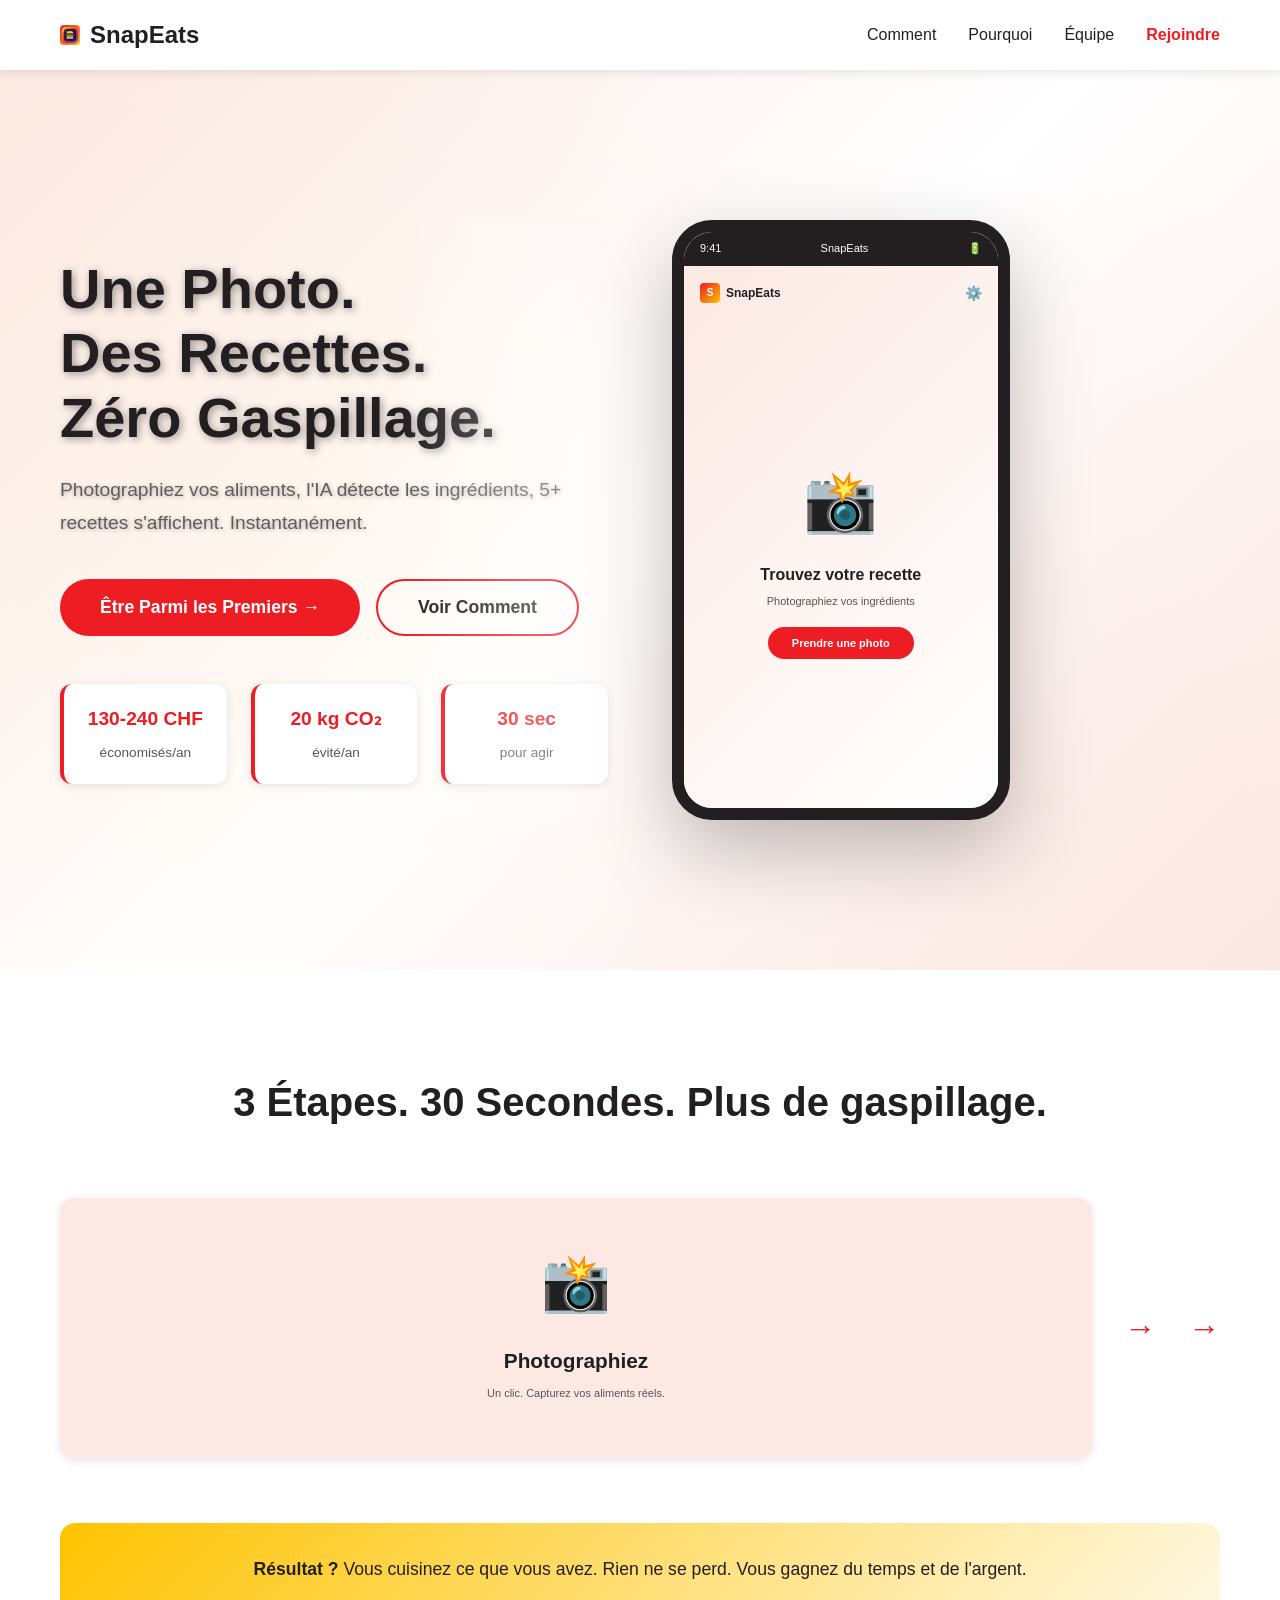
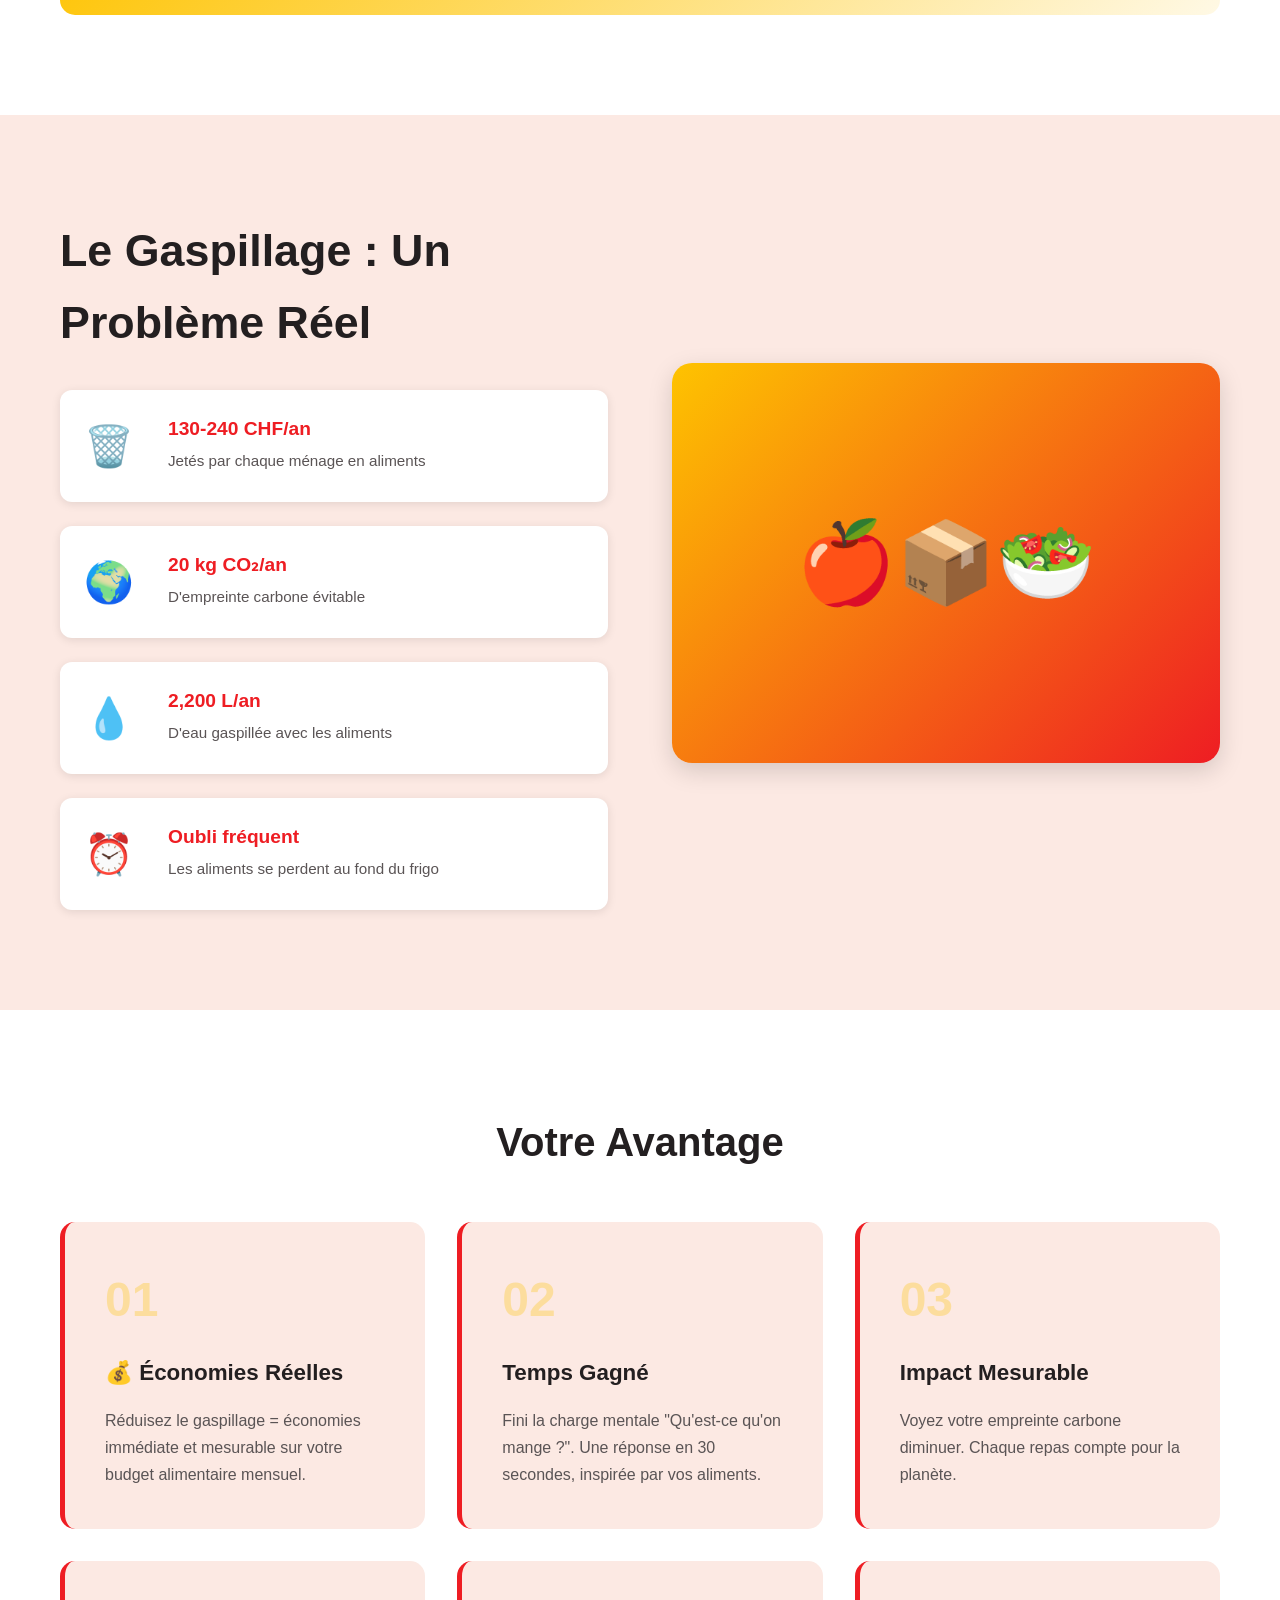
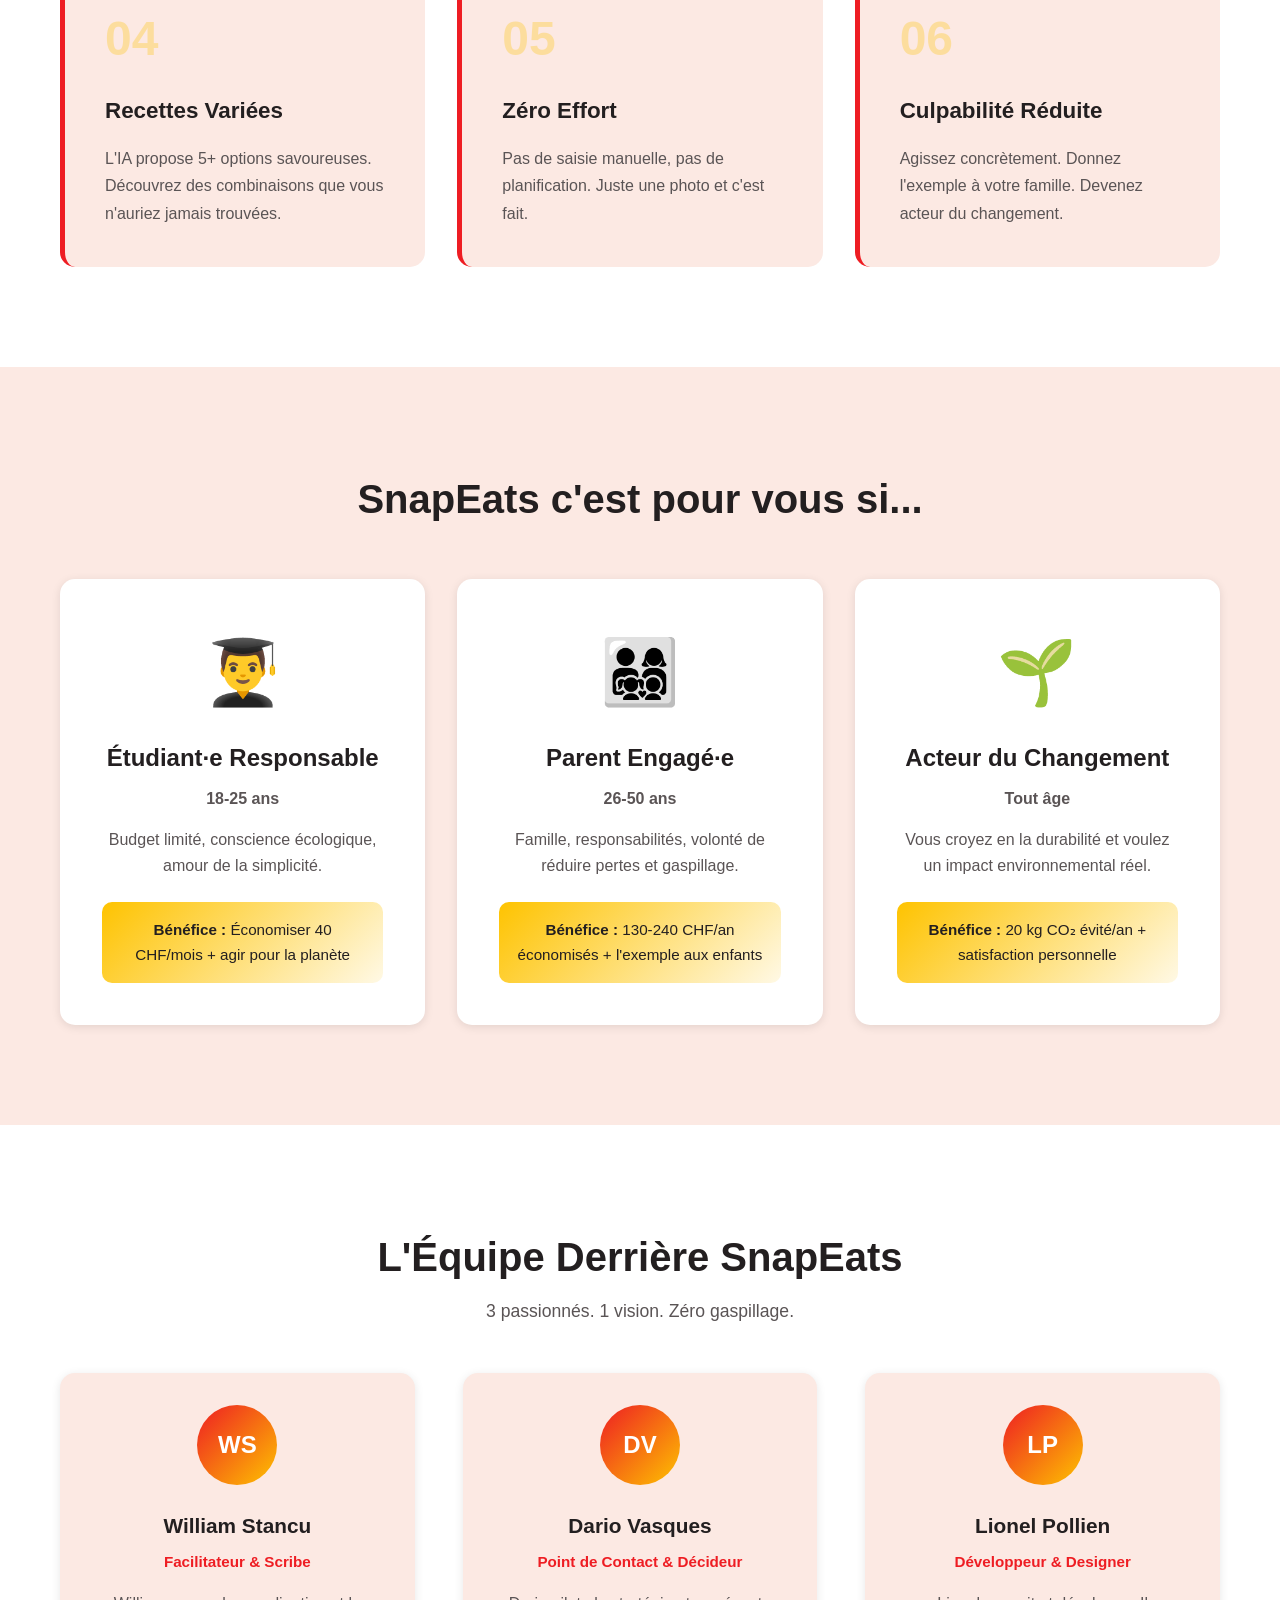
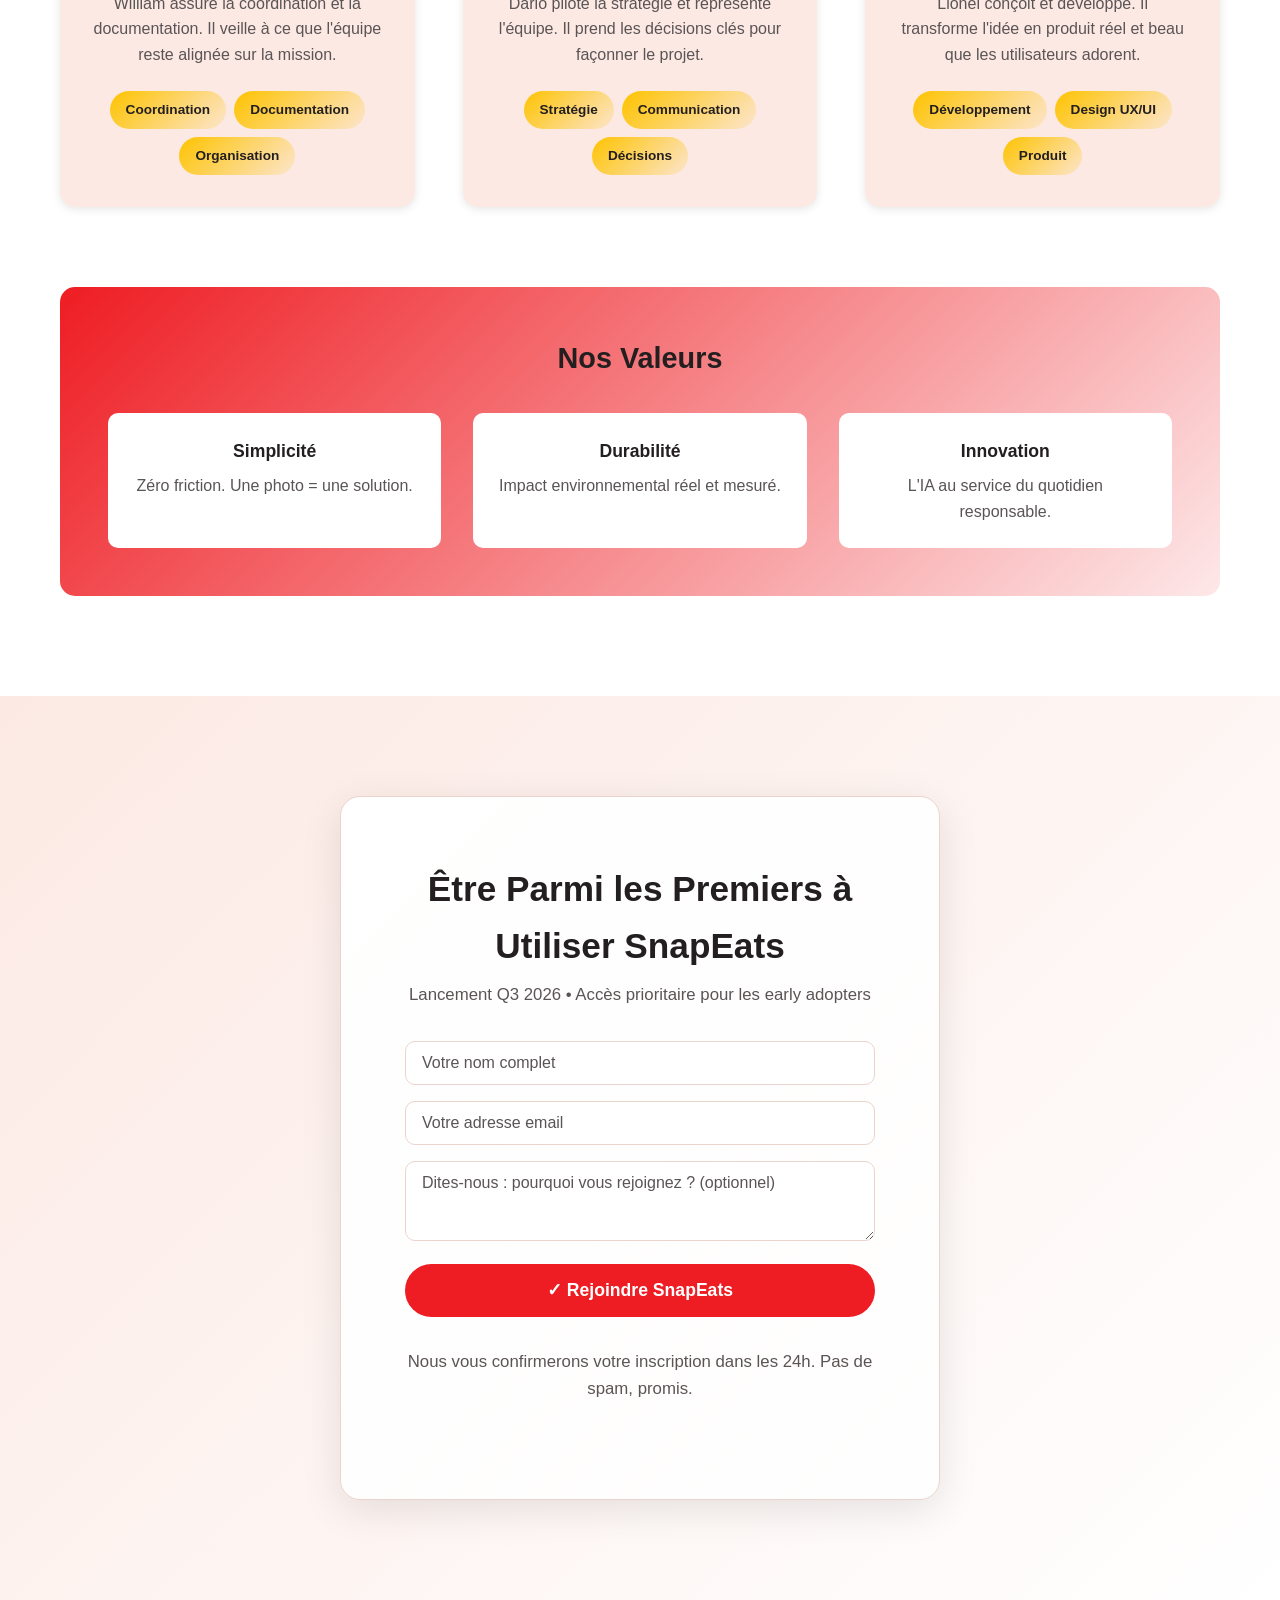
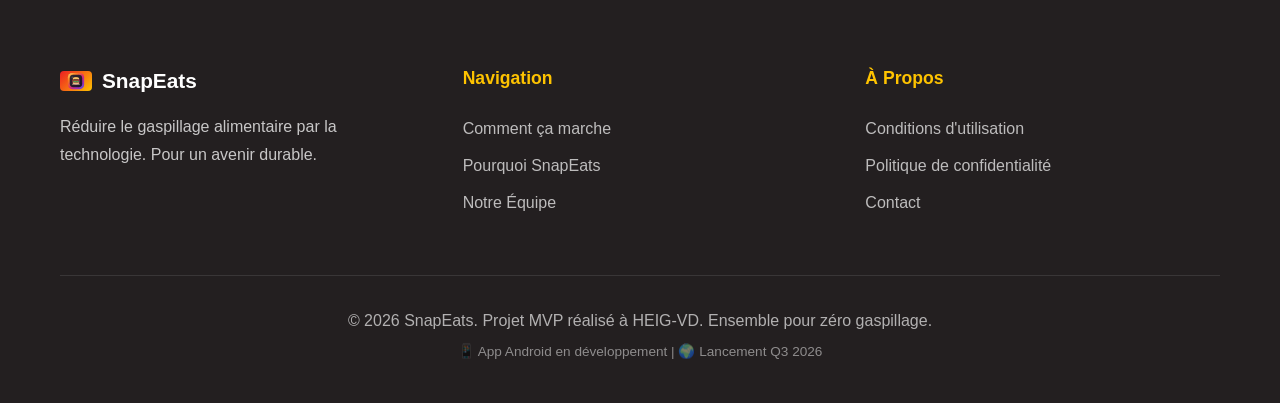
==== commit 65067004: "feat: add interactive demo and change text" ====
--- a/index.html
+++ b/index.html
@@ -3,7 +3,7 @@
 <head>
     <meta charset="UTF-8">
     <meta name="viewport" content="width=device-width, initial-scale=1.0">
-    <title>SnapEats - Zéro gaspillage alimentaire</title>
+    <title>SnapEats - L'IA pour zéro gaspillage alimentaire</title>
     <link rel="stylesheet" href="styles.css">
 </head>
 <body>
@@ -25,23 +25,117 @@
         </div>
     </nav>
 
-    <!-- HERO : Vidéo + Message Fort -->
-    <section class="hero-video">
-        <div class="hero-video-background">
-            <video autoplay muted loop playsinline class="hero-video-element">
-                <source src="https://media.giphy.com/media/v1.Y2lkPTc5MGI3NjExY2c2OWgyMHdpcWhkZnF0eWxjZHhzZ21zOTBiNDc1a2hxd2hkNDduZiZlcD12MV9pbnRlcm5hbF9naWZfYnlfaWQmY3Q9dg/3o6Zt6KHxJTbXCnSvu/giphy.mp4" type="video/mp4">
-            </video>
-            <div class="hero-video-overlay"></div>
-        </div>
+    <!-- HERO : Texte + Démo Interactive -->
+    <section class="hero-new">
+        <div class="hero-new-background"></div>
         
         <div class="container">
-            <div class="hero-video-content">
-                <h1 class="hero-title-big">Une Photo.<br>Des Recettes.<br>Zéro Gaspillage.</h1>
-                <p class="hero-subtitle-big">SnapEats transforme vos aliments en repas délicieux via l'IA.</p>
-                <button class="btn btn-primary btn-lg" onclick="document.getElementById('cta').scrollIntoView({behavior: 'smooth'})">
-                    Être Parmi les Premiers
-                </button>
-                <p class="hero-small-text">130-240 CHF économisés chaque année • Impact environnemental mesuré</p>
+            <div class="hero-new-grid">
+                <!-- LEFT: Content -->
+                <div class="hero-new-content">
+                    <h1 class="hero-title-big">Une Photo.<br>Des Recettes.<br>Zéro Gaspillage.</h1>
+                    <p class="hero-subtitle-big">Photographiez vos aliments, l'IA détecte les ingrédients, 5+ recettes s'affichent. Instantanément.</p>
+                    
+                    <div class="hero-ctas">
+                        <button class="btn btn-primary btn-lg" onclick="document.getElementById('cta').scrollIntoView({behavior: 'smooth'})">
+                            Être Parmi les Premiers →
+                        </button>
+                        <button class="btn btn-secondary btn-lg" onclick="document.getElementById('comment').scrollIntoView({behavior: 'smooth'})">
+                            Voir Comment
+                        </button>
+                    </div>
+
+                    <div class="hero-stats-new">
+                        <div class="stat-chip">
+                            <strong>130-240 CHF</strong>
+                            <span>économisés/an</span>
+                        </div>
+                        <div class="stat-chip">
+                            <strong>20 kg CO₂</strong>
+                            <span>évité/an</span>
+                        </div>
+                        <div class="stat-chip">
+                            <strong>30 sec</strong>
+                            <span>pour agir</span>
+                        </div>
+                    </div>
+                </div>
+
+                <!-- RIGHT: Interactive Demo -->
+                <div class="hero-demo-container">
+                    <div class="phone-frame-hero">
+                        <div class="status-bar">
+                            <span>9:41</span>
+                            <span>SnapEats</span>
+                            <span>🔋</span>
+                        </div>
+
+                        <div class="screen-content">
+                            <div class="screen-header">
+                                <div class="snapeats-logo">
+                                    <div class="logo-icon">S</div>
+                                    SnapEats
+                                </div>
+                                <span style="font-size: 14px;">⚙️</span>
+                            </div>
+
+                            <!-- STEP 1: TAKE PHOTO -->
+                            <div class="step-1" id="demo-step1">
+                                <div class="camera-icon">📸</div>
+                                <h2>Trouvez votre recette</h2>
+                                <p>Photographiez vos ingrédients</p>
+                                <button class="btn btn-demo" onclick="startDemoHero()">Prendre une photo</button>
+                            </div>
+
+                            <!-- STEP 2: DETECTION -->
+                            <div class="step-2" id="demo-step2" style="display: none;">
+                                <div class="detection-visual">
+                                    <div class="scanning-line"></div>
+                                    <div class="ingredients-detected">
+                                        <h3>Détection en cours...</h3>
+                                    </div>
+                                </div>
+                            </div>
+
+                            <!-- STEP 3: RECIPES -->
+                            <div class="step-3" id="demo-step3" style="display: none;">
+                                <div class="step-3-header">
+                                    <h2>✓ Recettes générées</h2>
+                                    <p>3 options délicieuses</p>
+                                </div>
+
+                                <div class="recipes-list">
+                                    <div class="recipe-card">
+                                        <div class="recipe-title">🍝 Pâtes Carbonara</div>
+                                        <div class="recipe-meta">
+                                            <span>20 min</span>
+                                            <span>Moyen</span>
+                                        </div>
+                                    </div>
+
+                                    <div class="recipe-card">
+                                        <div class="recipe-title">🥗 Salade Fraîche</div>
+                                        <div class="recipe-meta">
+                                            <span>10 min</span>
+                                            <span>Facile</span>
+                                        </div>
+                                    </div>
+
+                                    <div class="recipe-card">
+                                        <div class="recipe-title">🍲 Soupe Veggie</div>
+                                        <div class="recipe-meta">
+                                            <span>25 min</span>
+                                            <span>Facile</span>
+                                        </div>
+                                    </div>
+                                </div>
+
+                                <button class="btn btn-reset" onclick="resetDemoHero()">↻ Nouvelle photo</button>
+                            </div>
+                        </div>
+                    </div>
+                    <div class="demo-shine"></div>
+                </div>
             </div>
         </div>
     </section>
@@ -71,7 +165,7 @@
                 <div class="step-card step-3">
                     <div class="step-icon">👨‍🍳</div>
                     <h3>Recettes générées</h3>
-                    <p>3 options savoureuses instantanément.</p>
+                    <p>5+ options savoureuses instantanément.</p>
                 </div>
             </div>
 
@@ -103,6 +197,13 @@
                             </div>
                         </div>
                         <div class="stat-item">
+                            <div class="stat-icon">💧</div>
+                            <div>
+                                <strong>2,200 L/an</strong>
+                                <p>D'eau gaspillée avec les aliments</p>
+                            </div>
+                        </div>
+                        <div class="stat-item">
                             <div class="stat-icon">⏰</div>
                             <div>
                                 <strong>Oubli fréquent</strong>
@@ -112,7 +213,7 @@
                     </div>
                 </div>
                 <div class="problem-image">
-                    <div class="illustration-box" style="background: linear-gradient(135deg, var(--accent-color), var(--primary-color)); height: 400px; border-radius: 20px; display: flex; align-items: center; justify-content: center; color: white; font-size: 120px;">
+                    <div class="illustration-box" style="background: linear-gradient(135deg, var(--accent-color), var(--primary-color)); height: 400px; border-radius: 20px; display: flex; align-items: center; justify-content: center; color: white; font-size: 80px;">
                         🍎📦🥗
                     </div>
                 </div>
@@ -128,7 +229,7 @@
             <div class="benefits-grid">
                 <div class="benefit-card">
                     <div class="benefit-number">01</div>
-                    <h3>Économies Réelles</h3>
+                    <h3>💰 Économies Réelles</h3>
                     <p>Réduisez le gaspillage = économies immédiate et mesurable sur votre budget alimentaire mensuel.</p>
                 </div>
                 
@@ -147,7 +248,7 @@
                 <div class="benefit-card">
                     <div class="benefit-number">04</div>
                     <h3>Recettes Variées</h3>
-                    <p>L'IA propose 3 options savoureuses. Découvrez des combinaisons que vous n'auriez jamais trouvées.</p>
+                    <p>L'IA propose 5+ options savoureuses. Découvrez des combinaisons que vous n'auriez jamais trouvées.</p>
                 </div>
                 
                 <div class="benefit-card">
@@ -183,7 +284,7 @@
                 
                 <div class="audience-card">
                     <div class="audience-emoji">👨‍👩‍👧‍👦</div>
-                    <h3>Parents Engagés</h3>
+                    <h3>Parent Engagé·e</h3>
                     <p><strong>26-50 ans</strong></p>
                     <p>Famille, responsabilités, volonté de réduire pertes et gaspillage.</p>
                     <div class="audience-highlight">
@@ -334,5 +435,23 @@
     </footer>
 
     <script src="script.js"></script>
+    <script>
+        // Interactive demo functions
+        function startDemoHero() {
+            document.getElementById('demo-step1').style.display = 'none';
+            document.getElementById('demo-step2').style.display = 'flex';
+
+            setTimeout(() => {
+                document.getElementById('demo-step2').style.display = 'none';
+                document.getElementById('demo-step3').style.display = 'flex';
+            }, 2500);
+        }
+
+        function resetDemoHero() {
+            document.getElementById('demo-step1').style.display = 'flex';
+            document.getElementById('demo-step2').style.display = 'none';
+            document.getElementById('demo-step3').style.display = 'none';
+        }
+    </script>
 </body>
 </html>
--- a/styles.css
+++ b/styles.css
@@ -1604,3 +1604,478 @@
         gap: 2rem;
     }
 }
+
+/* ============================================
+   HERO NEW - WITH INTERACTIVE DEMO
+   ============================================ */
+
+.hero-new {
+    position: relative;
+    padding: 80px 0;
+    background: linear-gradient(135deg, #FCE9E3 0%, #FFFFFF 50%, #FCE9E3 100%);
+    min-height: 100vh;
+    display: flex;
+    align-items: center;
+}
+
+.hero-new-background {
+    position: absolute;
+    top: 0;
+    left: 0;
+    right: 0;
+    bottom: 0;
+    opacity: 0.3;
+    background: radial-gradient(circle at 20% 50%, rgba(254, 195, 0, 0.1) 0%, transparent 50%),
+                radial-gradient(circle at 80% 80%, rgba(238, 29, 35, 0.05) 0%, transparent 50%);
+}
+
+.hero-new-grid {
+    display: grid;
+    grid-template-columns: 1fr 1fr;
+    gap: 4rem;
+    align-items: center;
+    position: relative;
+    z-index: 10;
+}
+
+.hero-new-content {
+    animation: slideInLeft 0.8s ease-out;
+}
+
+.hero-title-big {
+    font-size: 3.5rem;
+    font-weight: 800;
+    line-height: 1.15;
+    margin-bottom: 1.5rem;
+    color: var(--dark-text);
+}
+
+.hero-subtitle-big {
+    font-size: 1.2rem;
+    line-height: 1.7;
+    color: var(--light-text);
+    margin-bottom: 2.5rem;
+}
+
+.hero-ctas {
+    display: flex;
+    gap: 1rem;
+    margin-bottom: 3rem;
+    flex-wrap: wrap;
+}
+
+.btn-secondary {
+    background: transparent;
+    color: var(--dark-text);
+    border: 2px solid var(--primary-color);
+}
+
+.btn-secondary:hover {
+    background: var(--primary-color);
+    color: white;
+    border-color: var(--primary-color);
+}
+
+.hero-stats-new {
+    display: grid;
+    grid-template-columns: repeat(3, 1fr);
+    gap: 1.5rem;
+}
+
+.stat-chip {
+    background: var(--light-bg);
+    padding: 1.2rem;
+    border-radius: 12px;
+    text-align: center;
+    border-left: 4px solid var(--primary-color);
+    box-shadow: var(--box-shadow);
+}
+
+.stat-chip strong {
+    display: block;
+    font-size: 1.2rem;
+    color: var(--primary-color);
+    margin-bottom: 0.3rem;
+}
+
+.stat-chip span {
+    font-size: 0.85rem;
+    color: var(--light-text);
+}
+
+/* Interactive Phone Demo */
+.hero-demo-container {
+    position: relative;
+    animation: slideInRight 0.8s ease-out;
+}
+
+.phone-frame-hero {
+    background: white;
+    border-radius: 40px;
+    border: 12px solid #231F20;
+    overflow: hidden;
+    box-shadow: 0 30px 80px rgba(0, 0, 0, 0.25);
+    aspect-ratio: 9/16;
+    display: flex;
+    flex-direction: column;
+    max-height: 600px;
+    position: relative;
+    z-index: 2;
+}
+
+.demo-shine {
+    position: absolute;
+    top: 0;
+    left: -50%;
+    width: 50%;
+    height: 100%;
+    background: linear-gradient(90deg, transparent, rgba(255, 255, 255, 0.3), transparent);
+    animation: shine 3s infinite;
+    z-index: 1;
+}
+
+@keyframes shine {
+    0% { transform: translateX(0); }
+    50% { transform: translateX(100px); }
+    100% { transform: translateX(100px); }
+}
+
+@keyframes slideInLeft {
+    from {
+        opacity: 0;
+        transform: translateX(-40px);
+    }
+    to {
+        opacity: 1;
+        transform: translateX(0);
+    }
+}
+
+@keyframes slideInRight {
+    from {
+        opacity: 0;
+        transform: translateX(40px);
+    }
+    to {
+        opacity: 1;
+        transform: translateX(0);
+    }
+}
+
+.status-bar {
+    background: #231F20;
+    color: white;
+    padding: 8px 16px;
+    font-size: 11px;
+    display: flex;
+    justify-content: space-between;
+    align-items: center;
+}
+
+.screen-content {
+    flex: 1;
+    overflow: hidden;
+    background: linear-gradient(135deg, #FCE9E3 0%, #FFFFFF 100%);
+    display: flex;
+    flex-direction: column;
+    padding: 16px;
+    position: relative;
+}
+
+.screen-header {
+    display: flex;
+    justify-content: space-between;
+    align-items: center;
+    margin-bottom: 16px;
+}
+
+.snapeats-logo {
+    display: flex;
+    align-items: center;
+    gap: 6px;
+    font-weight: 700;
+    color: #231F20;
+    font-size: 12px;
+}
+
+.logo-icon {
+    width: 20px;
+    height: 20px;
+    background: linear-gradient(135deg, #EE1D23, #FEC300);
+    border-radius: 4px;
+    display: flex;
+    align-items: center;
+    justify-content: center;
+    color: white;
+    font-weight: bold;
+    font-size: 10px;
+}
+
+/* DEMO STEPS */
+.step-1 {
+    display: flex;
+    flex-direction: column;
+    align-items: center;
+    justify-content: center;
+    flex: 1;
+    text-align: center;
+    animation: fadeIn 0.6s ease-out;
+}
+
+.camera-icon {
+    font-size: 60px;
+    margin-bottom: 12px;
+}
+
+.step-1 h2 {
+    color: #231F20;
+    font-size: 16px;
+    margin-bottom: 6px;
+}
+
+.step-1 p {
+    color: #5A5455;
+    font-size: 11px;
+    margin-bottom: 16px;
+}
+
+.btn-demo {
+    background: #EE1D23;
+    color: white;
+    border: none;
+    padding: 10px 24px;
+    border-radius: 20px;
+    font-weight: 600;
+    cursor: pointer;
+    font-size: 11px;
+    transition: all 0.3s ease;
+}
+
+.btn-demo:hover {
+    background: #C5161B;
+    transform: translateY(-2px);
+}
+
+.step-2 {
+    display: none;
+    flex-direction: column;
+    align-items: center;
+    justify-content: center;
+    flex: 1;
+}
+
+.detection-visual {
+    width: 100%;
+    height: 150px;
+    background: linear-gradient(135deg, #FEC300, rgba(254, 195, 0, 0.1));
+    border-radius: 12px;
+    display: flex;
+    align-items: center;
+    justify-content: center;
+    margin-bottom: 12px;
+    position: relative;
+    overflow: hidden;
+    border: 2px solid #FEC300;
+}
+
+.scanning-line {
+    position: absolute;
+    width: 100%;
+    height: 2px;
+    background: linear-gradient(90deg, transparent, #EE1D23, transparent);
+    animation: scan 2s infinite;
+}
+
+@keyframes scan {
+    0% { transform: translateY(-75px); }
+    100% { transform: translateY(75px); }
+}
+
+.ingredients-detected {
+    text-align: center;
+}
+
+.ingredients-detected h3 {
+    color: #231F20;
+    font-size: 12px;
+}
+
+.step-3 {
+    display: none;
+    flex-direction: column;
+    overflow-y: auto;
+}
+
+.step-3-header {
+    margin-bottom: 12px;
+}
+
+.step-3-header h2 {
+    color: #231F20;
+    font-size: 14px;
+    margin-bottom: 3px;
+}
+
+.step-3-header p {
+    color: #5A5455;
+    font-size: 10px;
+}
+
+.recipes-list {
+    display: flex;
+    flex-direction: column;
+    gap: 8px;
+    margin-bottom: 10px;
+}
+
+.recipe-card {
+    background: white;
+    border-radius: 10px;
+    padding: 10px;
+    border-left: 3px solid #EE1D23;
+    box-shadow: 0 1px 4px rgba(0, 0, 0, 0.08);
+    animation: slideUp 0.6s ease-out;
+}
+
+.recipe-card:nth-child(1) { animation-delay: 0.1s; }
+.recipe-card:nth-child(2) { animation-delay: 0.2s; }
+.recipe-card:nth-child(3) { animation-delay: 0.3s; }
+
+@keyframes slideUp {
+    from {
+        transform: translateY(15px);
+        opacity: 0;
+    }
+    to {
+        transform: translateY(0);
+        opacity: 1;
+    }
+}
+
+.recipe-title {
+    font-weight: 600;
+    color: #231F20;
+    font-size: 11px;
+    margin-bottom: 4px;
+}
+
+.recipe-meta {
+    display: flex;
+    gap: 8px;
+    font-size: 9px;
+    color: #5A5455;
+}
+
+.btn-reset {
+    background: #FEC300;
+    color: #231F20;
+    margin-top: 12px;
+    font-size: 11px;
+    padding: 8px 20px;
+}
+
+.btn-reset:hover {
+    background: #FFD60A;
+}
+
+/* Responsive */
+@media (max-width: 1024px) {
+    .hero-new-grid {
+        grid-template-columns: 1fr;
+        gap: 2rem;
+    }
+
+    .hero-title-big {
+        font-size: 2.5rem;
+    }
+
+    .hero-subtitle-big {
+        font-size: 1.1rem;
+    }
+
+    .phone-frame-hero {
+        max-height: 500px;
+        margin: 0 auto;
+        max-width: 300px;
+    }
+
+    .hero-stats-new {
+        grid-template-columns: repeat(2, 1fr);
+    }
+}
+
+@media (max-width: 768px) {
+    .hero-new {
+        padding: 60px 0;
+    }
+
+    .hero-title-big {
+        font-size: 2rem;
+    }
+
+    .hero-subtitle-big {
+        font-size: 1rem;
+    }
+
+    .hero-ctas {
+        flex-direction: column;
+    }
+
+    .btn-lg {
+        width: 100%;
+    }
+
+    .hero-stats-new {
+        grid-template-columns: 1fr;
+        gap: 1rem;
+    }
+
+    .phone-frame-hero {
+        max-height: 450px;
+        max-width: 280px;
+    }
+
+    .demo-shine {
+        display: none;
+    }
+}
+
+@media (max-width: 480px) {
+    .hero-new {
+        padding: 40px 0;
+    }
+
+    .hero-title-big {
+        font-size: 1.6rem;
+    }
+
+    .hero-subtitle-big {
+        font-size: 0.95rem;
+        margin-bottom: 1.5rem;
+    }
+
+    .phone-frame-hero {
+        max-height: 400px;
+        max-width: 240px;
+        border-width: 8px;
+    }
+
+    .status-bar {
+        font-size: 9px;
+        padding: 6px 12px;
+    }
+
+    .screen-content {
+        padding: 12px;
+    }
+
+    .hero-stats-new {
+        display: grid;
+        grid-template-columns: 1fr;
+        gap: 0.8rem;
+    }
+
+    .stat-chip {
+        padding: 0.8rem;
+    }
+}
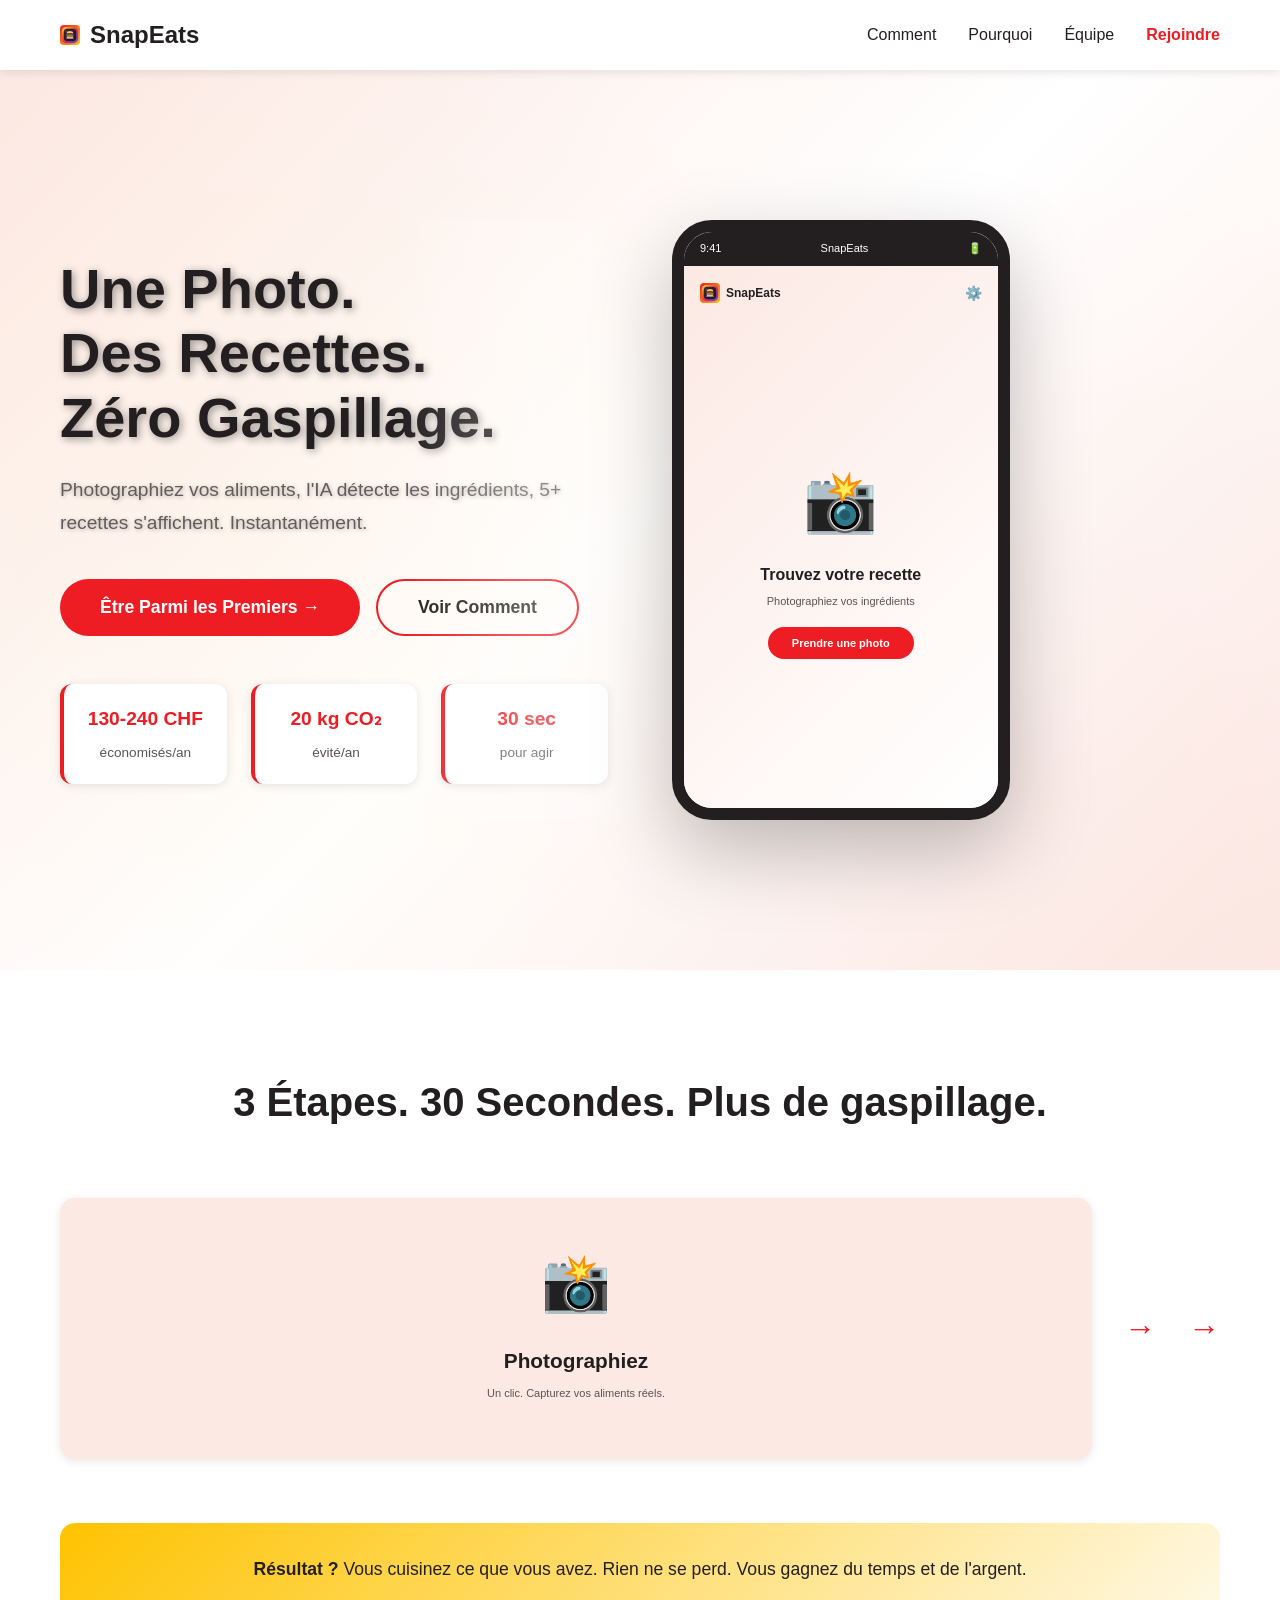
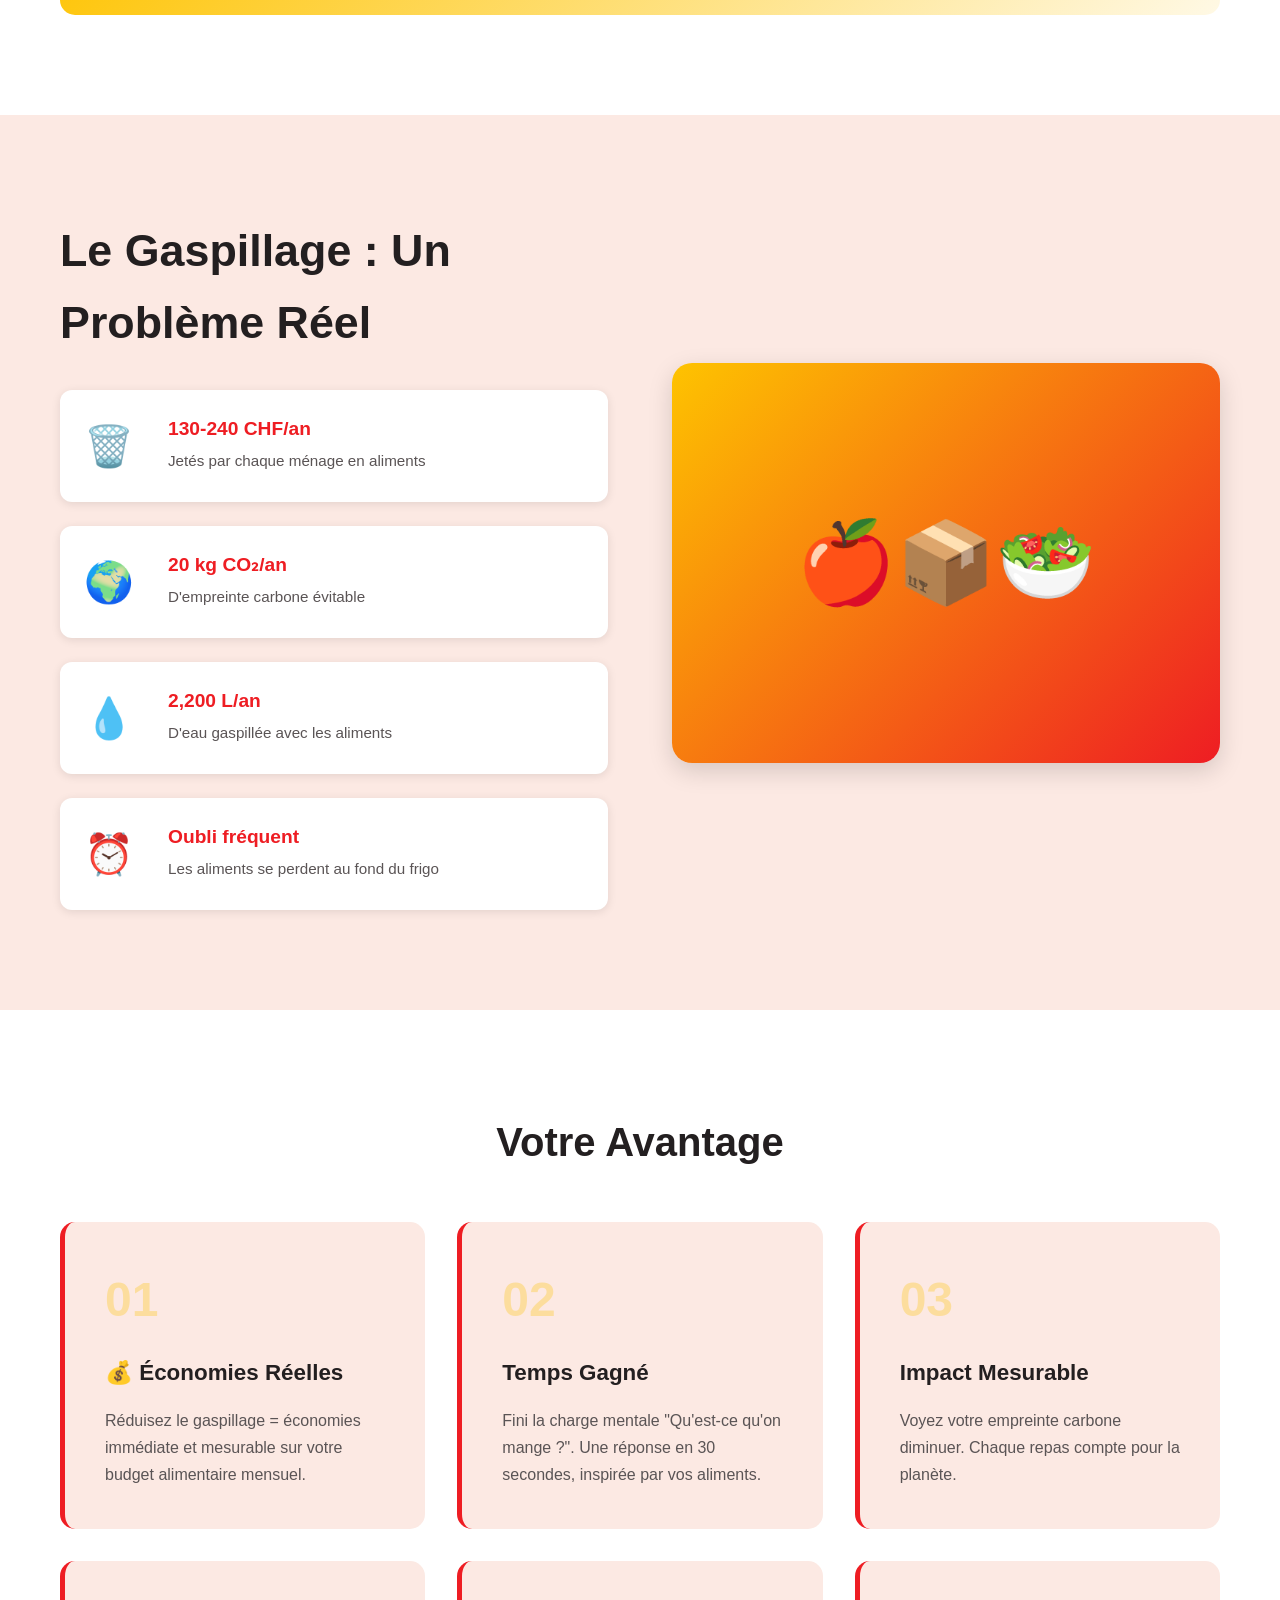
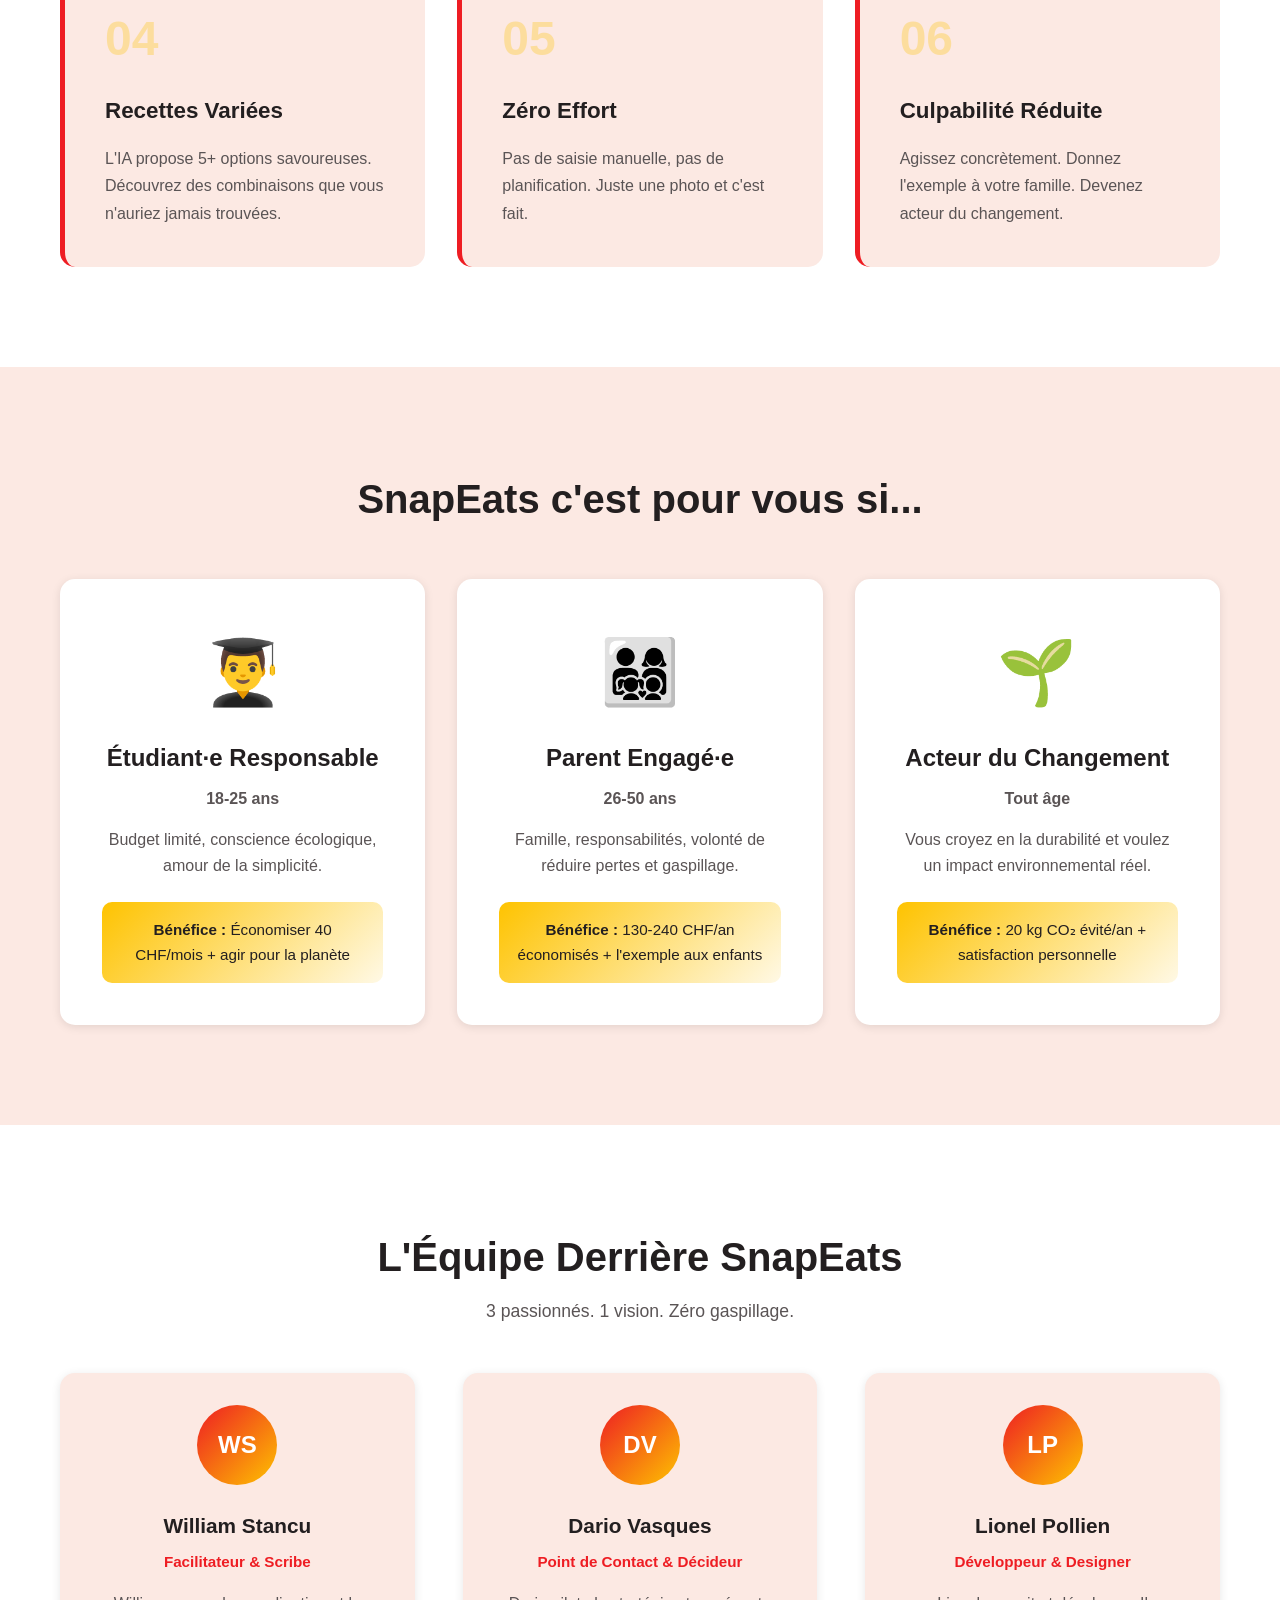
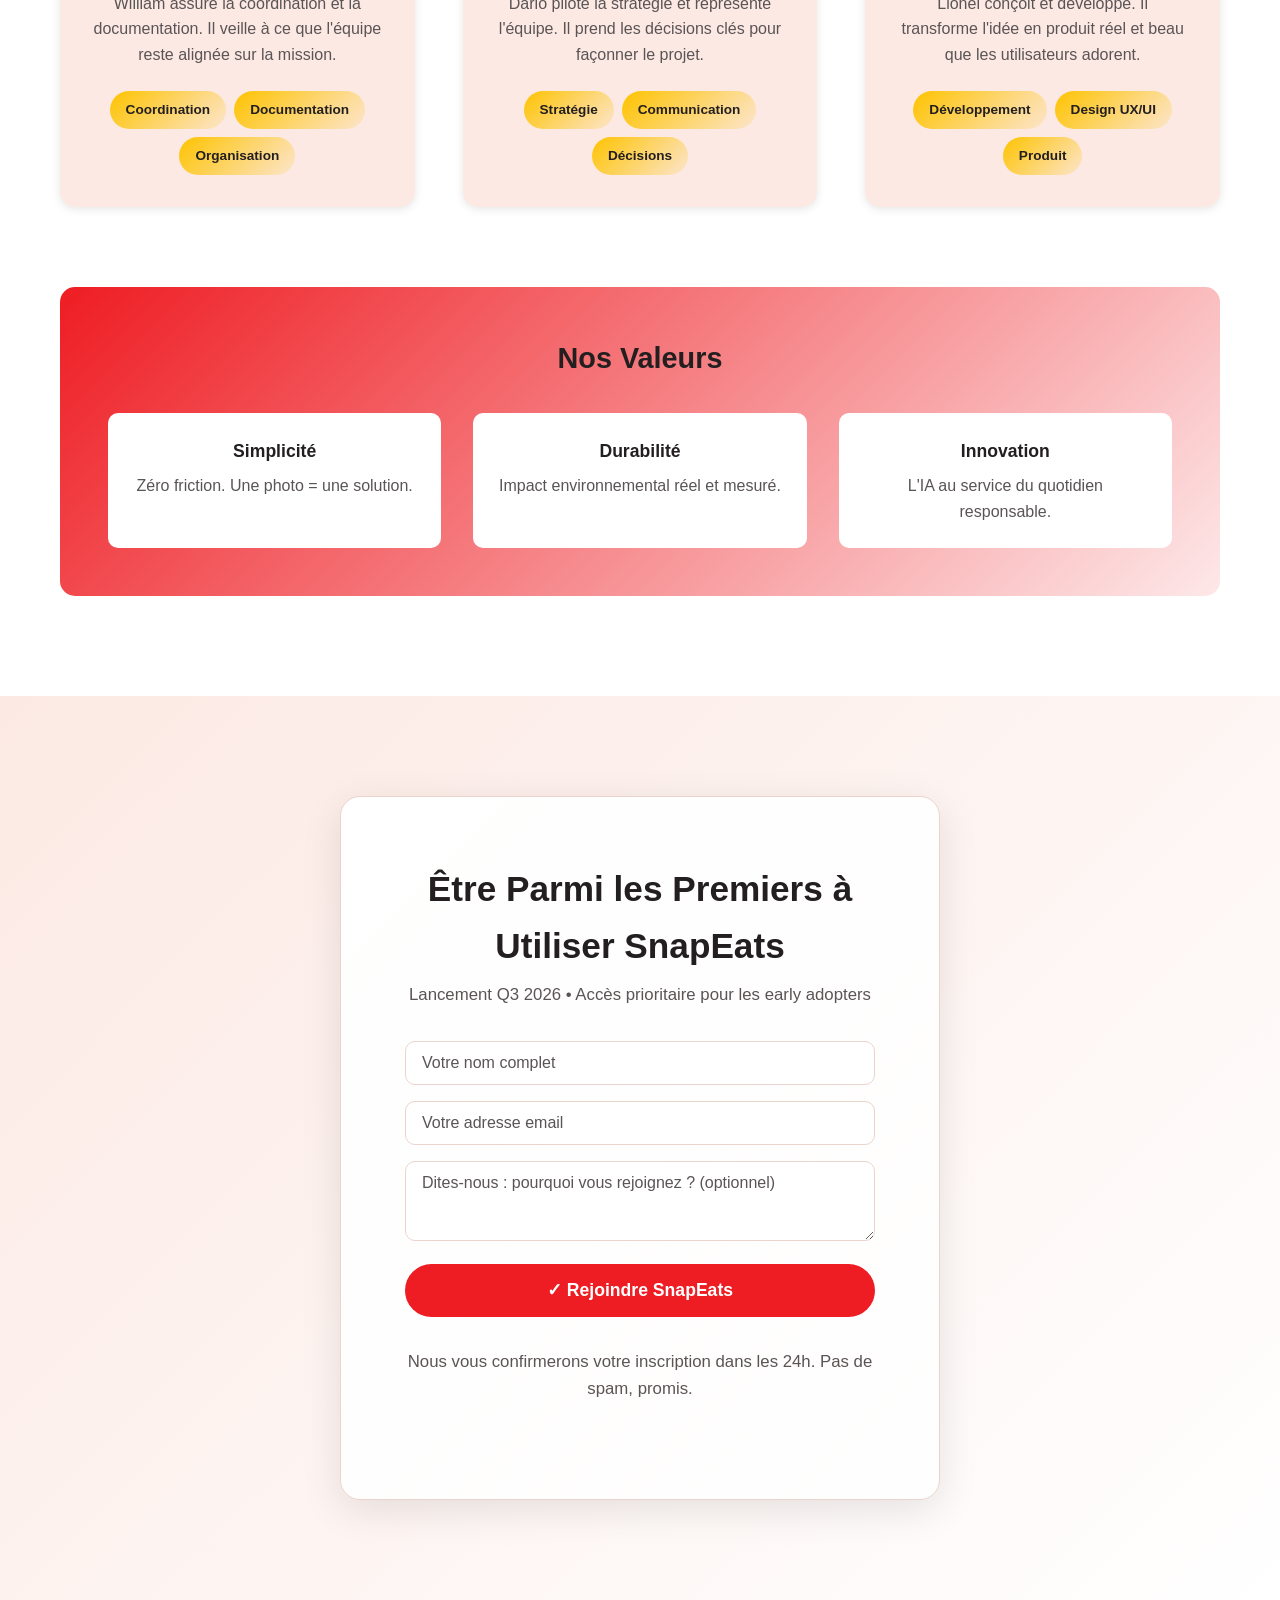
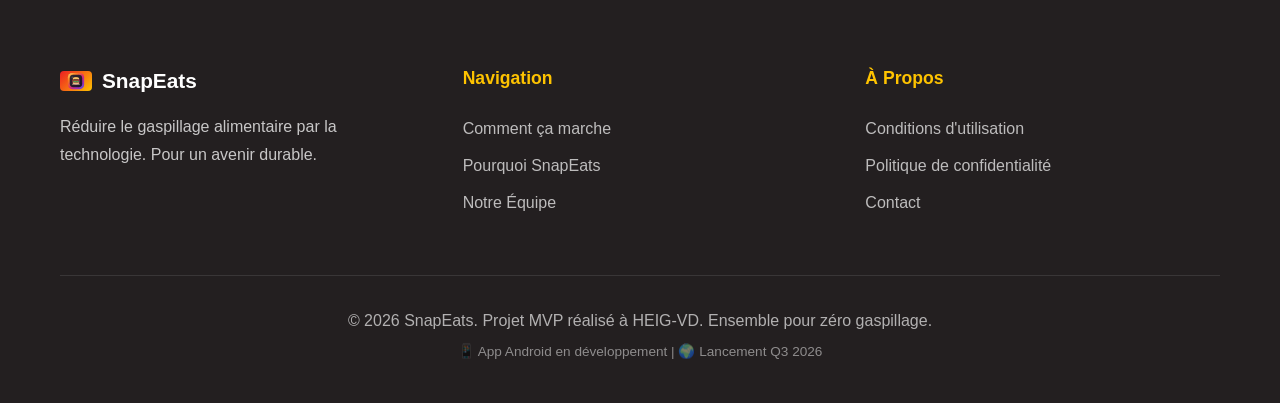
==== commit c5d2b001: "feat: add logo in demo interactive" ====
--- a/index.html
+++ b/index.html
@@ -73,7 +73,7 @@
                         <div class="screen-content">
                             <div class="screen-header">
                                 <div class="snapeats-logo">
-                                    <div class="logo-icon">S</div>
+                                    <img class="logo-icon" src="logo.svg" alt="Logo SnapEats">
                                     SnapEats
                                 </div>
                                 <span style="font-size: 14px;">⚙️</span>
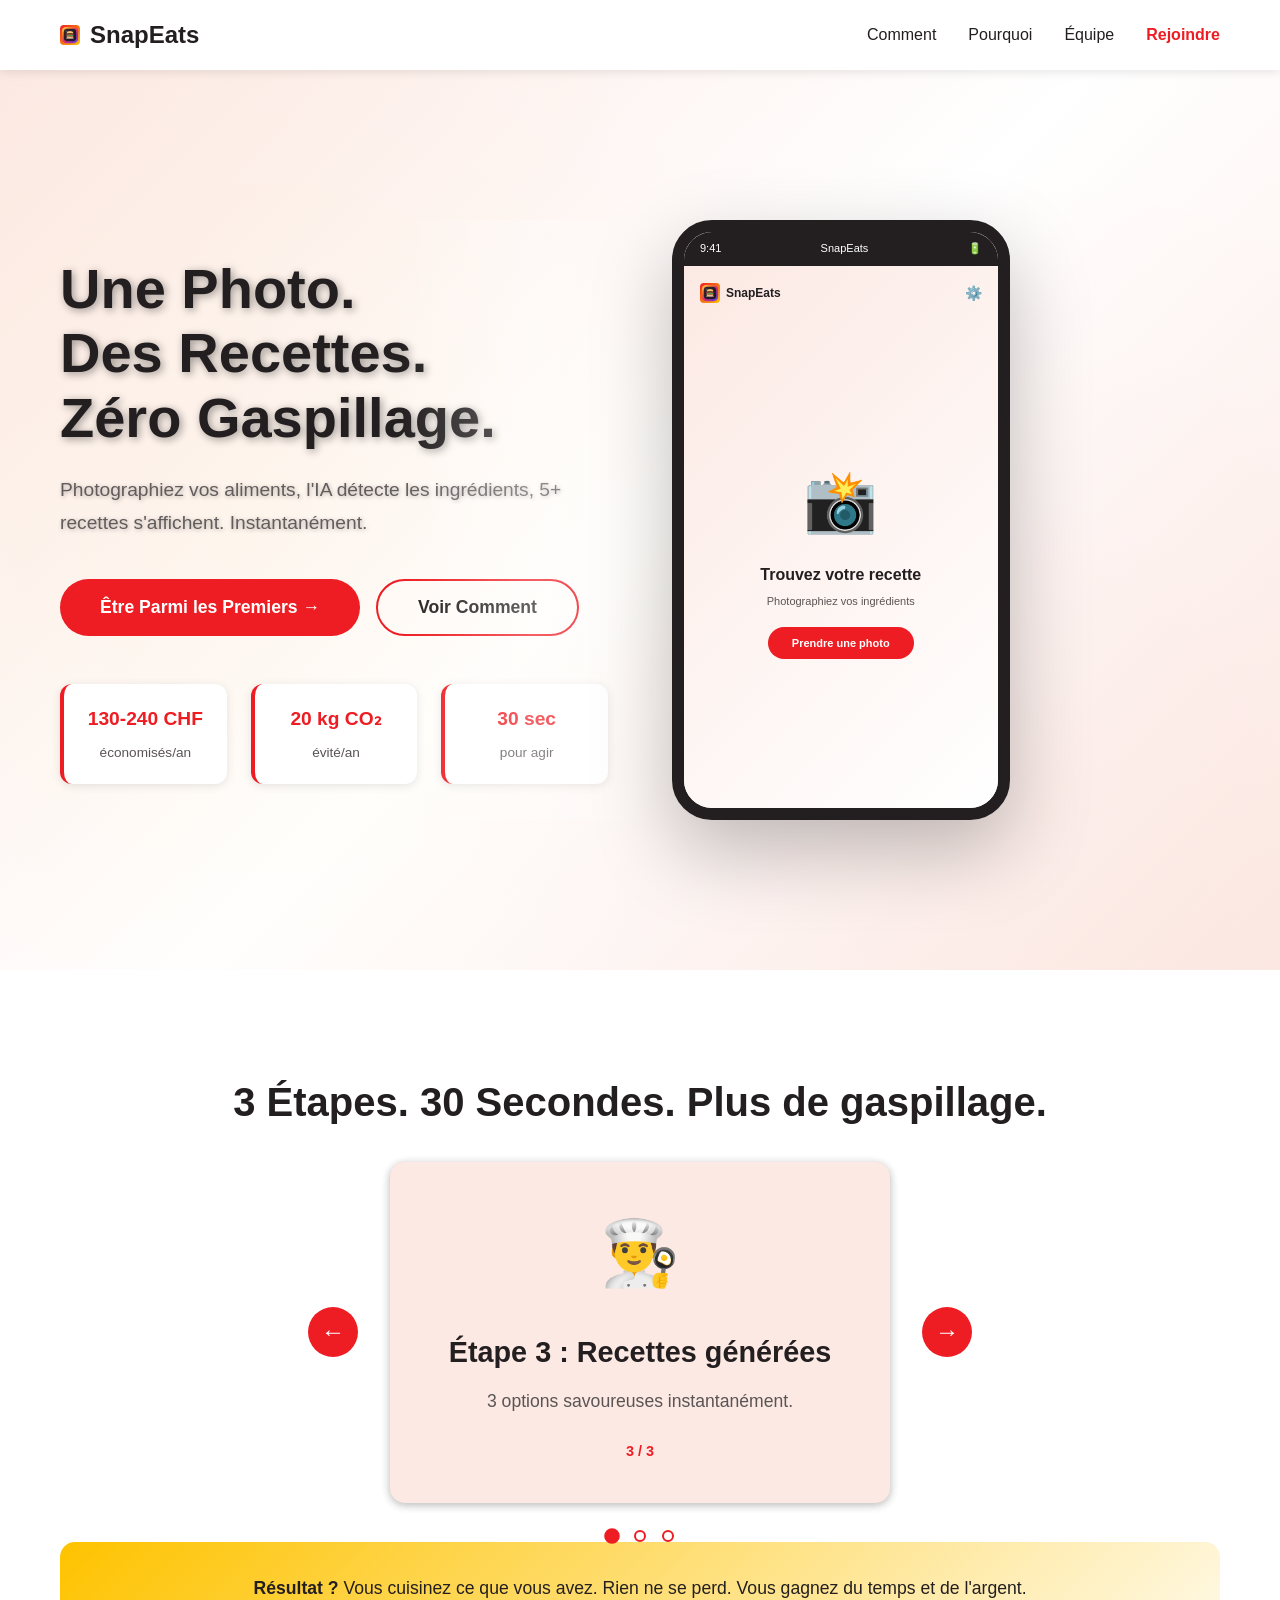
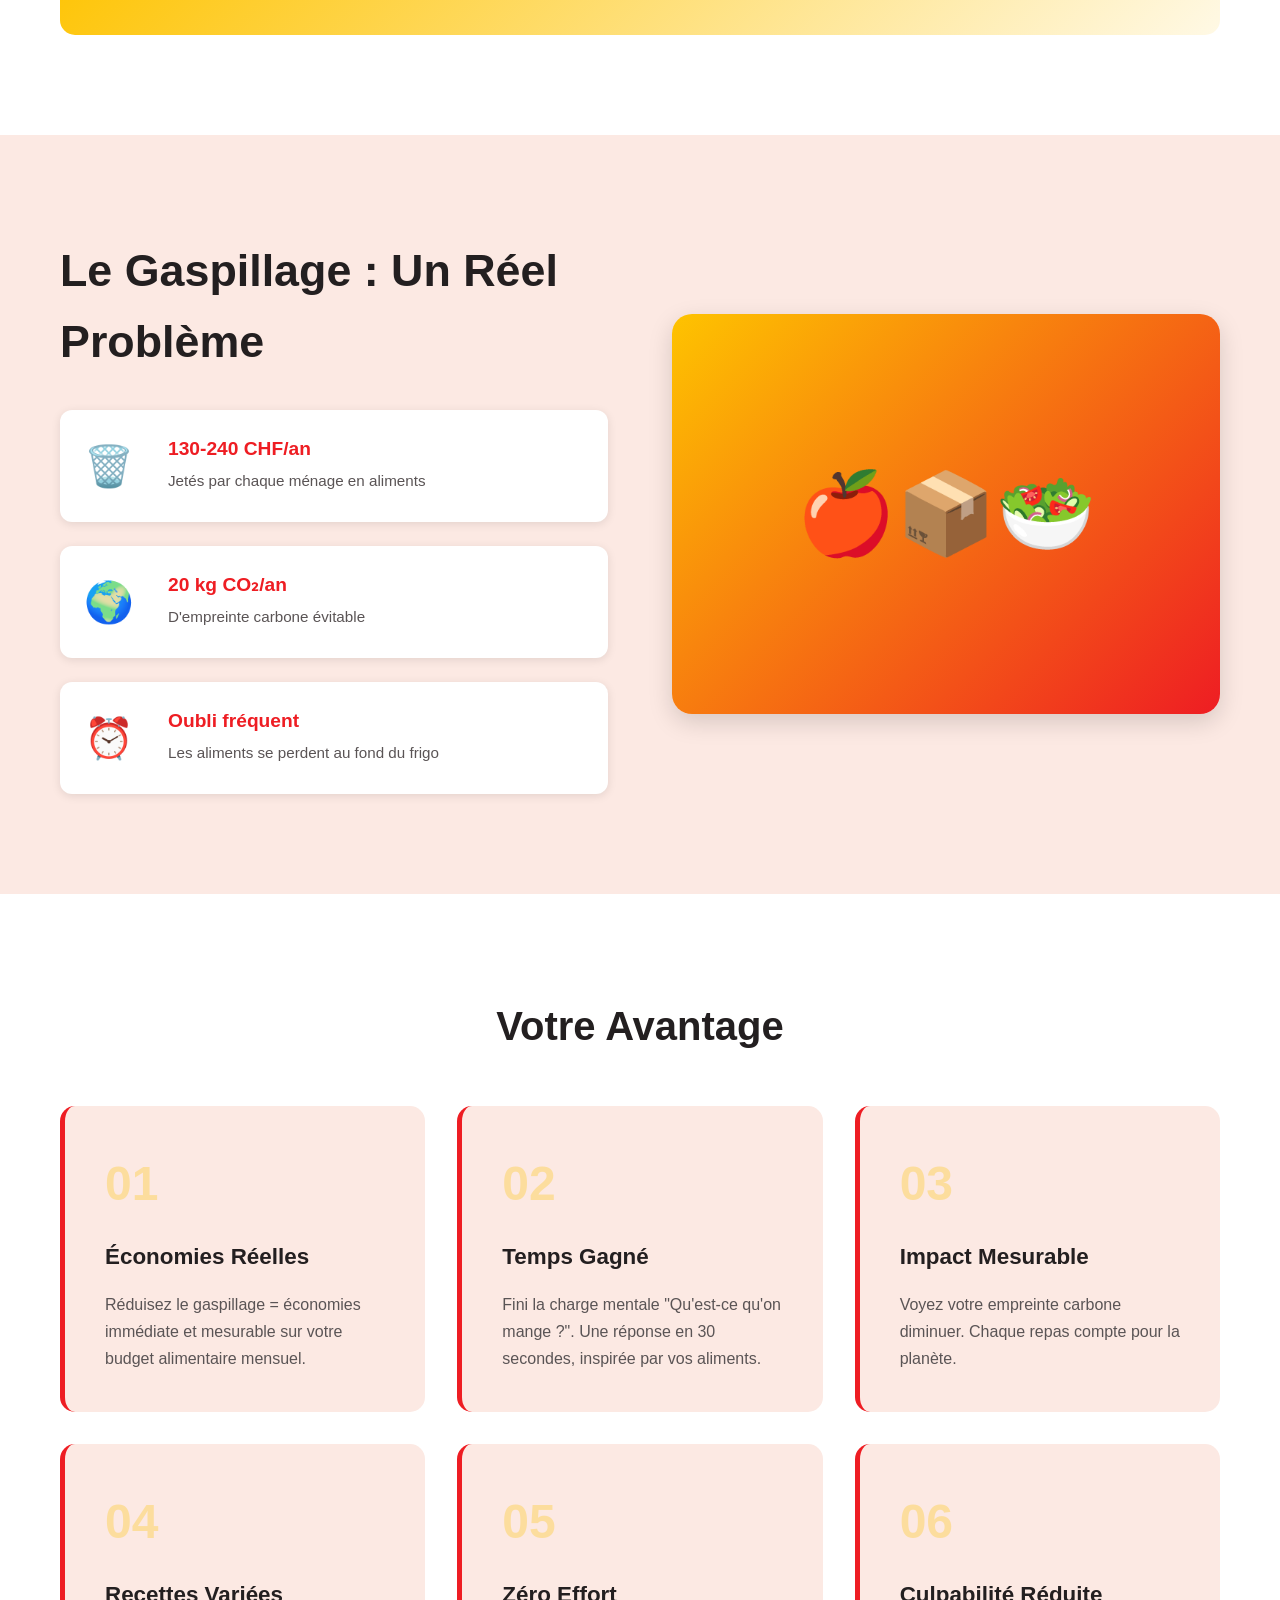
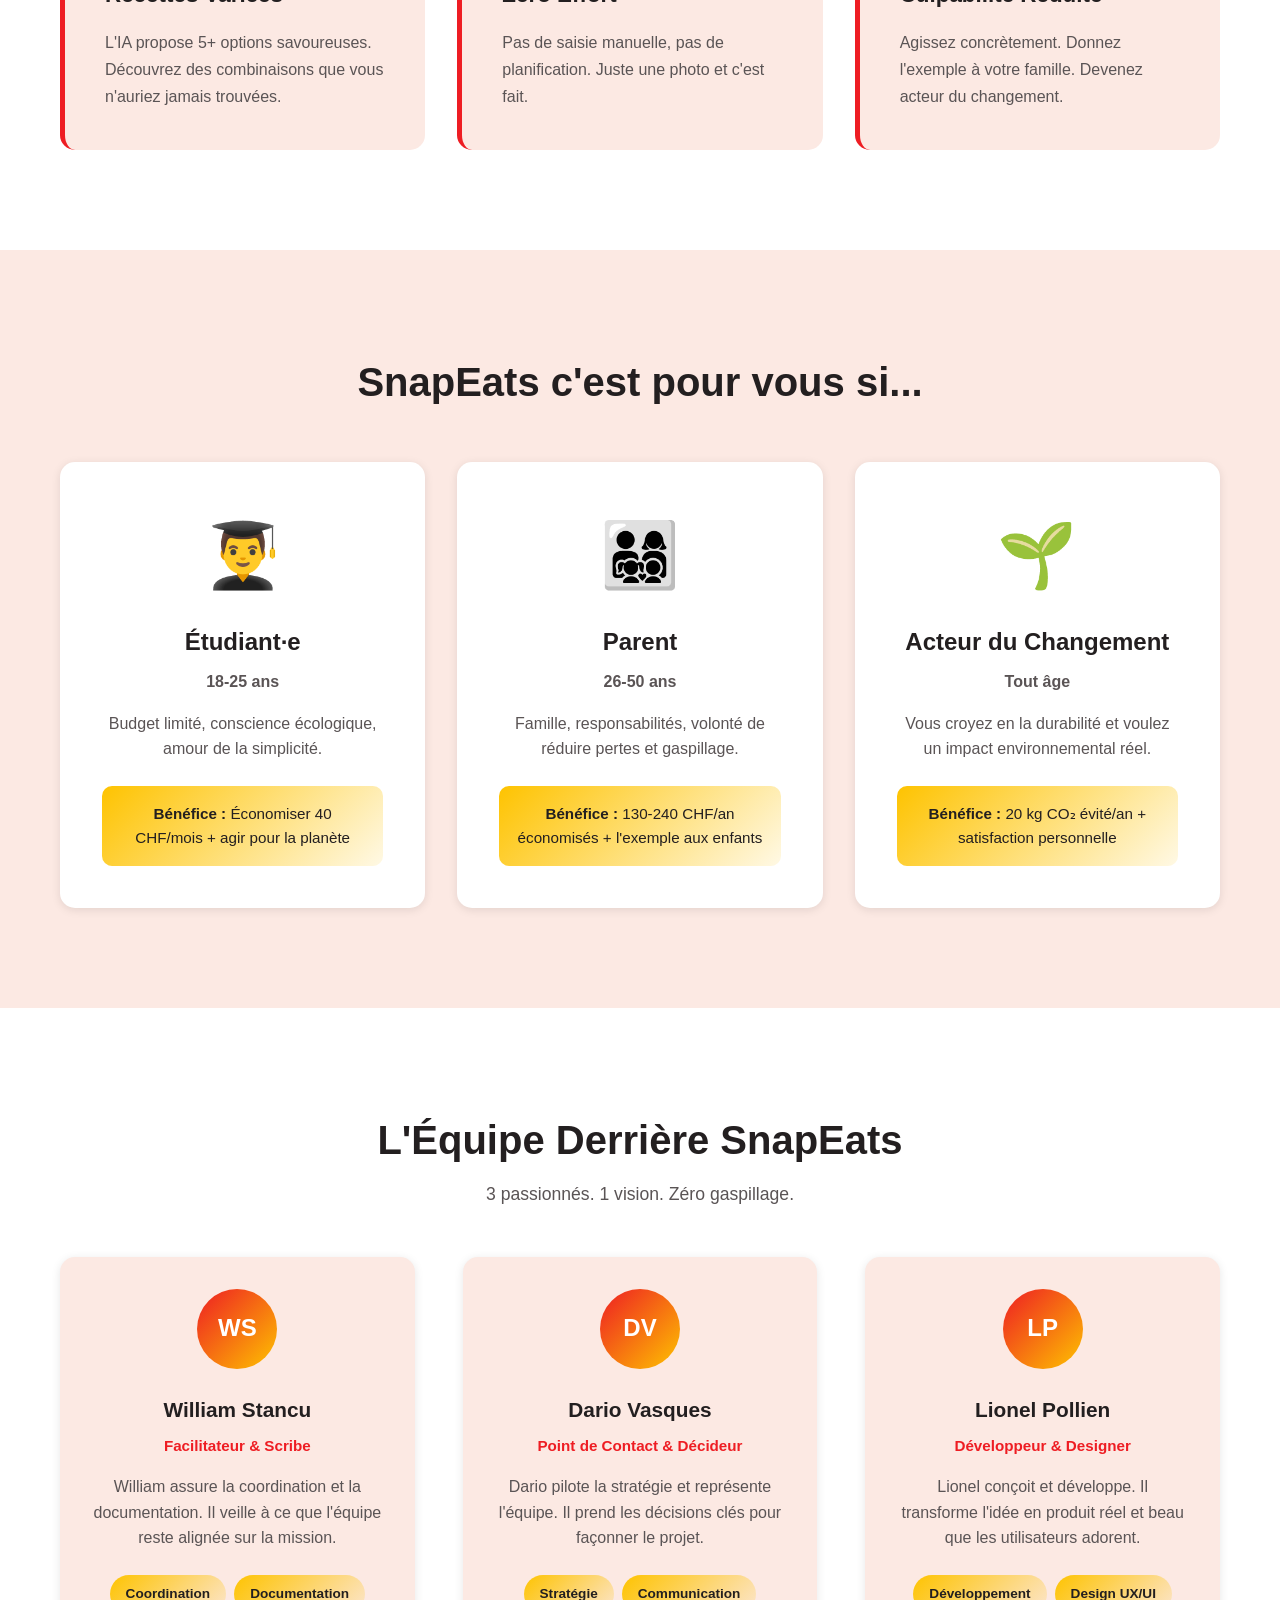
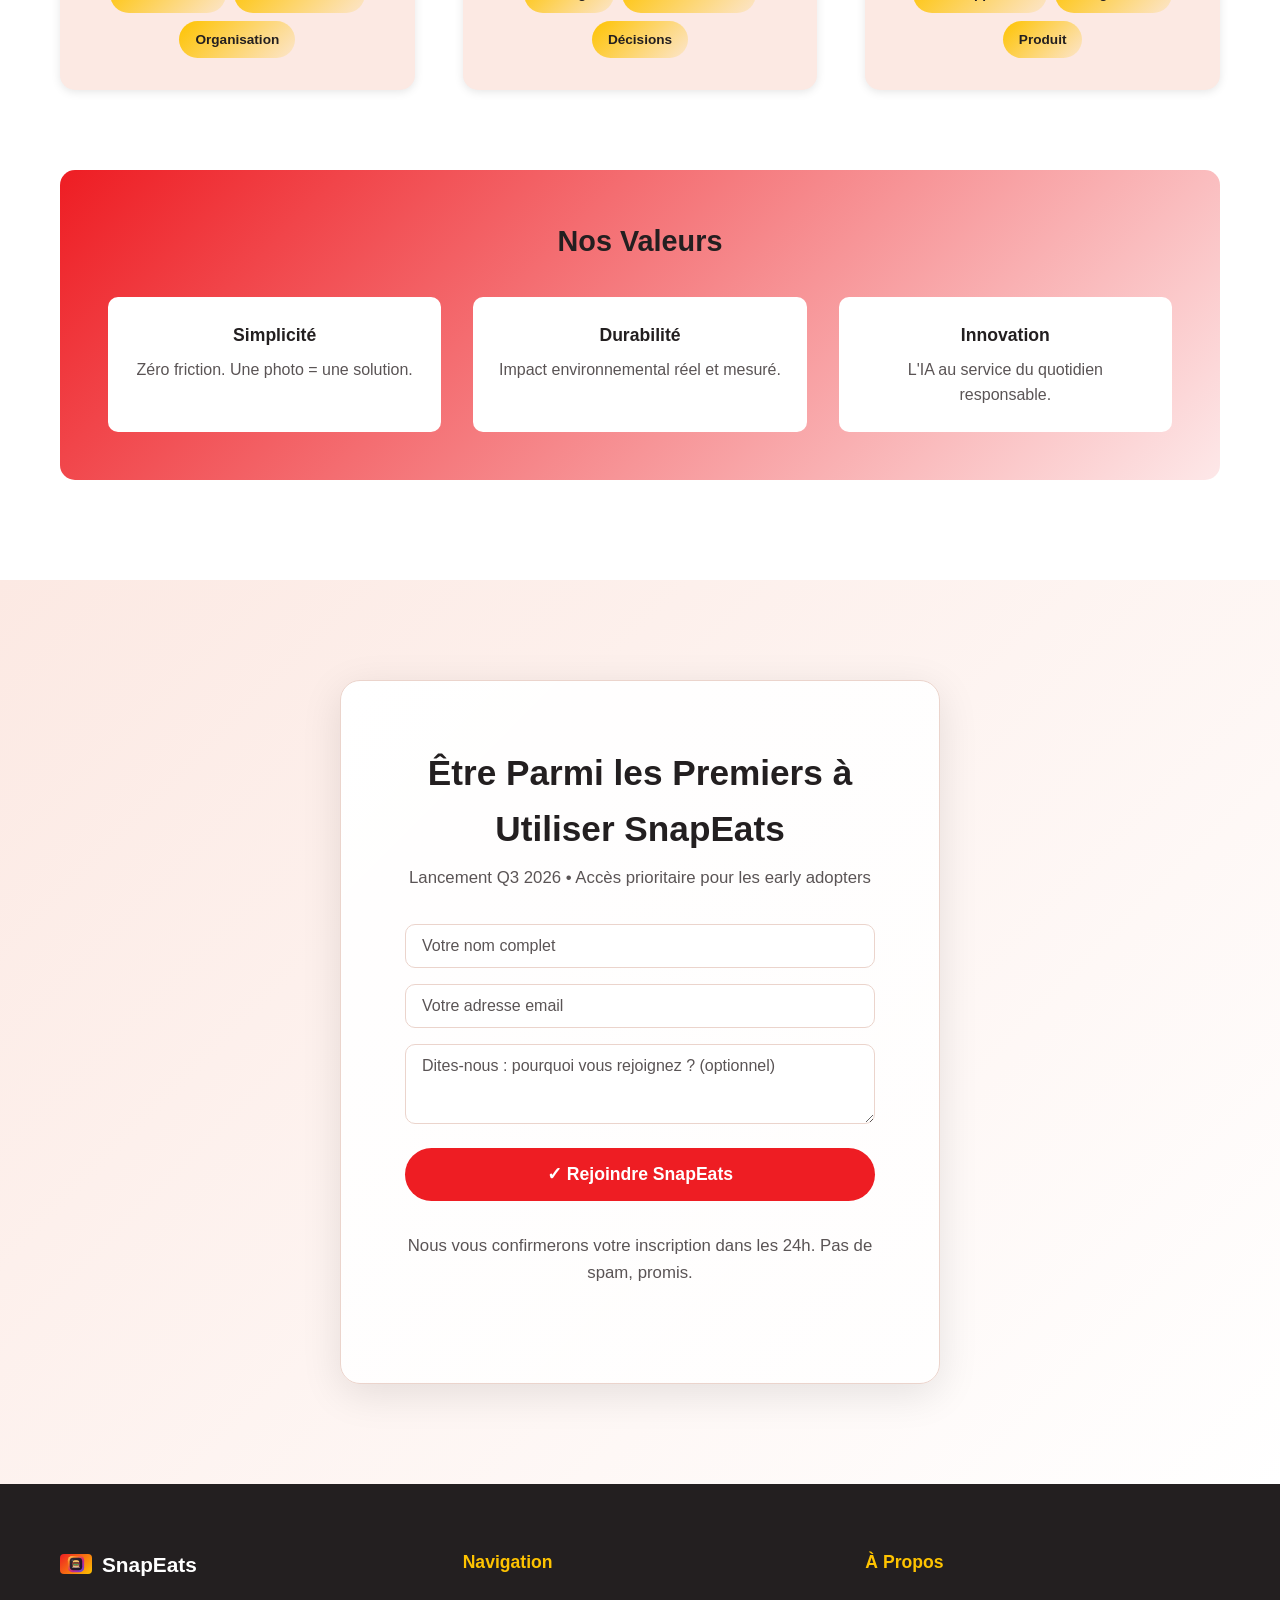
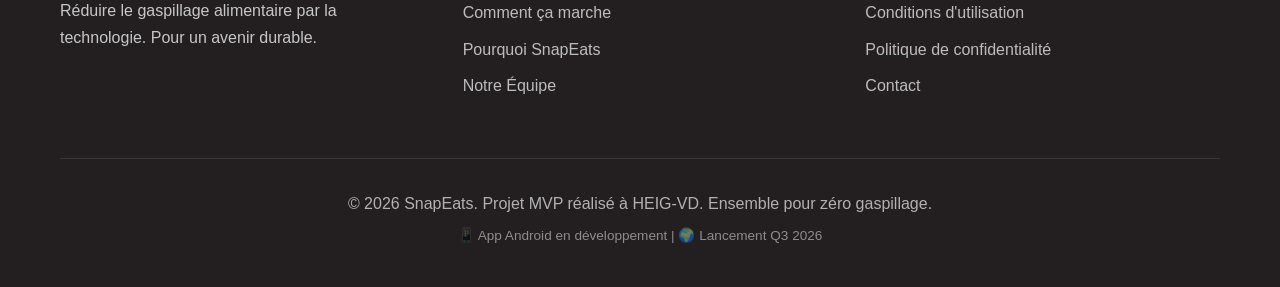
==== commit 941f964a: "feat: implement interactive how it works sectioN" ====
--- a/index.html
+++ b/index.html
@@ -106,7 +106,7 @@
 
                                 <div class="recipes-list">
                                     <div class="recipe-card">
-                                        <div class="recipe-title">🍝 Pâtes Carbonara</div>
+                                        <div class="recipe-title">Pâtes Carbonara</div>
                                         <div class="recipe-meta">
                                             <span>20 min</span>
                                             <span>Moyen</span>
@@ -114,7 +114,7 @@
                                     </div>
 
                                     <div class="recipe-card">
-                                        <div class="recipe-title">🥗 Salade Fraîche</div>
+                                        <div class="recipe-title">Salade Fraîche</div>
                                         <div class="recipe-meta">
                                             <span>10 min</span>
                                             <span>Facile</span>
@@ -122,7 +122,7 @@
                                     </div>
 
                                     <div class="recipe-card">
-                                        <div class="recipe-title">🍲 Soupe Veggie</div>
+                                        <div class="recipe-title">Soupe Veggie</div>
                                         <div class="recipe-meta">
                                             <span>25 min</span>
                                             <span>Facile</span>
@@ -145,28 +145,47 @@
         <div class="container">
             <h2 class="section-title">3 Étapes. 30 Secondes. Plus de gaspillage.</h2>
             
-            <div class="steps-visual">
-                <div class="step-card step-1">
-                    <div class="step-icon">📸</div>
-                    <h3>Photographiez</h3>
-                    <p>Un clic. Capturez vos aliments réels.</p>
-                </div>
-                
-                <div class="step-divider">→</div>
-                
-                <div class="step-card step-2">
-                    <div class="step-icon">🤖</div>
-                    <h3>L'IA analyse</h3>
-                    <p>Détection intelligente de chaque ingrédient.</p>
-                </div>
-                
-                <div class="step-divider">→</div>
-                
-                <div class="step-card step-3">
-                    <div class="step-icon">👨‍🍳</div>
-                    <h3>Recettes générées</h3>
-                    <p>5+ options savoureuses instantanément.</p>
-                </div>
+            <div class="carousel-container">
+                <!-- Left Arrow -->
+                <button class="carousel-arrow carousel-arrow-left" onclick="previousStep()" aria-label="Étape précédente">
+                    ←
+                </button>
+
+                <!-- Carousel Steps -->
+                <div class="steps-carousel">
+                    <div class="step-card step-card-carousel active" id="step-1">
+                        <div class="step-icon">📸</div>
+                        <h3>Étape 1 : Photographiez</h3>
+                        <p>Un clic. Capturez vos aliments réels.</p>
+                        <div class="step-counter">1 / 3</div>
+                    </div>
+                    
+                    <div class="step-card step-card-carousel" id="step-2">
+                        <div class="step-icon">🤖</div>
+                        <h3>Étape 2 : L'IA analyse</h3>
+                        <p>Détection intelligente de chaque ingrédient.</p>
+                        <div class="step-counter">2 / 3</div>
+                    </div>
+                    
+                    <div class="step-card step-card-carousel" id="step-3">
+                        <div class="step-icon">👨‍🍳</div>
+                        <h3>Étape 3 : Recettes générées</h3>
+                        <p>3 options savoureuses instantanément.</p>
+                        <div class="step-counter">3 / 3</div>
+                    </div>
+                </div>
+
+                <!-- Right Arrow -->
+                <button class="carousel-arrow carousel-arrow-right" onclick="nextStep()" aria-label="Étape suivante">
+                    →
+                </button>
+            </div>
+
+            <!-- Carousel Indicators -->
+            <div class="carousel-indicators">
+                <button class="indicator active" onclick="goToStep(1)"></button>
+                <button class="indicator" onclick="goToStep(2)"></button>
+                <button class="indicator" onclick="goToStep(3)"></button>
             </div>
 
             <div class="cta-mini">
@@ -175,12 +194,13 @@
         </div>
     </section>
 
+
     <!-- SECTION : Le Problème (données) -->
     <section id="pourquoi" class="problem-section">
         <div class="container">
             <div class="problem-split">
                 <div class="problem-content">
-                    <h2>Le Gaspillage : Un Problème Réel</h2>
+                    <h2>Le Gaspillage : Un Réel Problème</h2>
                     <div class="stats-list">
                         <div class="stat-item">
                             <div class="stat-icon">🗑️</div>
@@ -197,13 +217,6 @@
                             </div>
                         </div>
                         <div class="stat-item">
-                            <div class="stat-icon">💧</div>
-                            <div>
-                                <strong>2,200 L/an</strong>
-                                <p>D'eau gaspillée avec les aliments</p>
-                            </div>
-                        </div>
-                        <div class="stat-item">
                             <div class="stat-icon">⏰</div>
                             <div>
                                 <strong>Oubli fréquent</strong>
@@ -229,7 +242,7 @@
             <div class="benefits-grid">
                 <div class="benefit-card">
                     <div class="benefit-number">01</div>
-                    <h3>💰 Économies Réelles</h3>
+                    <h3>Économies Réelles</h3>
                     <p>Réduisez le gaspillage = économies immédiate et mesurable sur votre budget alimentaire mensuel.</p>
                 </div>
                 
@@ -274,7 +287,7 @@
             <div class="audience-grid">
                 <div class="audience-card">
                     <div class="audience-emoji">👨‍🎓</div>
-                    <h3>Étudiant·e Responsable</h3>
+                    <h3>Étudiant·e</h3>
                     <p><strong>18-25 ans</strong></p>
                     <p>Budget limité, conscience écologique, amour de la simplicité.</p>
                     <div class="audience-highlight">
@@ -284,7 +297,7 @@
                 
                 <div class="audience-card">
                     <div class="audience-emoji">👨‍👩‍👧‍👦</div>
-                    <h3>Parent Engagé·e</h3>
+                    <h3>Parent</h3>
                     <p><strong>26-50 ans</strong></p>
                     <p>Famille, responsabilités, volonté de réduire pertes et gaspillage.</p>
                     <div class="audience-highlight">
--- a/styles.css
+++ b/styles.css
@@ -2079,3 +2079,199 @@
         padding: 0.8rem;
     }
 }
+
+/* ============================================
+   CAROUSEL STYLES - HOW IT WORKS SECTION
+   ============================================ */
+
+.carousel-container {
+    display: flex;
+    align-items: center;
+    justify-content: center;
+    gap: 2rem;
+    margin: 3rem 0;
+    position: relative;
+}
+
+.carousel-arrow {
+    background: var(--primary-color);
+    color: white;
+    border: none;
+    width: 50px;
+    height: 50px;
+    border-radius: 50%;
+    font-size: 1.5rem;
+    cursor: pointer;
+    display: flex;
+    align-items: center;
+    justify-content: center;
+    transition: all 0.3s ease;
+    flex-shrink: 0;
+}
+
+.carousel-arrow:hover {
+    background: #C5161B;
+    transform: scale(1.1);
+    box-shadow: 0 4px 12px rgba(238, 29, 35, 0.3);
+}
+
+.carousel-arrow:active {
+    transform: scale(0.95);
+}
+
+.steps-carousel {
+    flex: 1;
+    max-width: 500px;
+    position: relative;
+    height: 300px;
+    display: flex;
+    align-items: center;
+    justify-content: center;
+}
+
+.step-card-carousel {
+    position: absolute;
+    opacity: 0;
+    transform: translateX(100px);
+    transition: all 0.5s cubic-bezier(0.35, 0, 0.25, 1);
+    pointer-events: none;
+    text-align: center;
+    width: 100%;
+}
+
+.step-card-carousel.active {
+    opacity: 1;
+    transform: translateX(0);
+    pointer-events: auto;
+}
+
+.step-card-carousel.prev-step {
+    opacity: 0;
+    transform: translateX(-100px);
+}
+
+.step-icon {
+    font-size: 4rem;
+    margin-bottom: 1.5rem;
+    display: inline-block;
+    animation: bounce 0.6s ease-out;
+}
+
+@keyframes bounce {
+    0%, 100% { transform: scale(1); }
+    50% { transform: scale(1.1); }
+}
+
+.step-card-carousel h3 {
+    font-size: 1.8rem;
+    color: var(--dark-text);
+    margin-bottom: 0.8rem;
+}
+
+.step-card-carousel p {
+    font-size: 1.1rem;
+    color: var(--light-text);
+    margin-bottom: 1.5rem;
+}
+
+.step-counter {
+    font-size: 0.9rem;
+    color: var(--primary-color);
+    font-weight: 600;
+    margin-top: 1rem;
+}
+
+/* Carousel Indicators */
+.carousel-indicators {
+    display: flex;
+    justify-content: center;
+    gap: 1rem;
+    margin-top: 2rem;
+}
+
+.indicator {
+    width: 12px;
+    height: 12px;
+    border-radius: 50%;
+    border: 2px solid var(--primary-color);
+    background: transparent;
+    cursor: pointer;
+    transition: all 0.3s ease;
+}
+
+.indicator.active {
+    background: var(--primary-color);
+    transform: scale(1.3);
+}
+
+.indicator:hover {
+    background: var(--primary-color);
+}
+
+/* Responsive */
+@media (max-width: 768px) {
+    .carousel-container {
+        gap: 1rem;
+    }
+
+    .carousel-arrow {
+        width: 40px;
+        height: 40px;
+        font-size: 1.2rem;
+    }
+
+    .steps-carousel {
+        height: 280px;
+        max-width: 100%;
+    }
+
+    .step-icon {
+        font-size: 3rem;
+        margin-bottom: 1rem;
+    }
+
+    .step-card-carousel h3 {
+        font-size: 1.5rem;
+    }
+
+    .step-card-carousel p {
+        font-size: 1rem;
+    }
+}
+
+@media (max-width: 480px) {
+    .carousel-container {
+        gap: 0.8rem;
+    }
+
+    .carousel-arrow {
+        width: 35px;
+        height: 35px;
+        font-size: 1rem;
+    }
+
+    .steps-carousel {
+        height: 250px;
+    }
+
+    .step-icon {
+        font-size: 2.5rem;
+    }
+
+    .step-card-carousel h3 {
+        font-size: 1.2rem;
+    }
+
+    .step-card-carousel p {
+        font-size: 0.95rem;
+    }
+
+    .carousel-indicators {
+        gap: 0.8rem;
+    }
+
+    .indicator {
+        width: 10px;
+        height: 10px;
+    }
+}
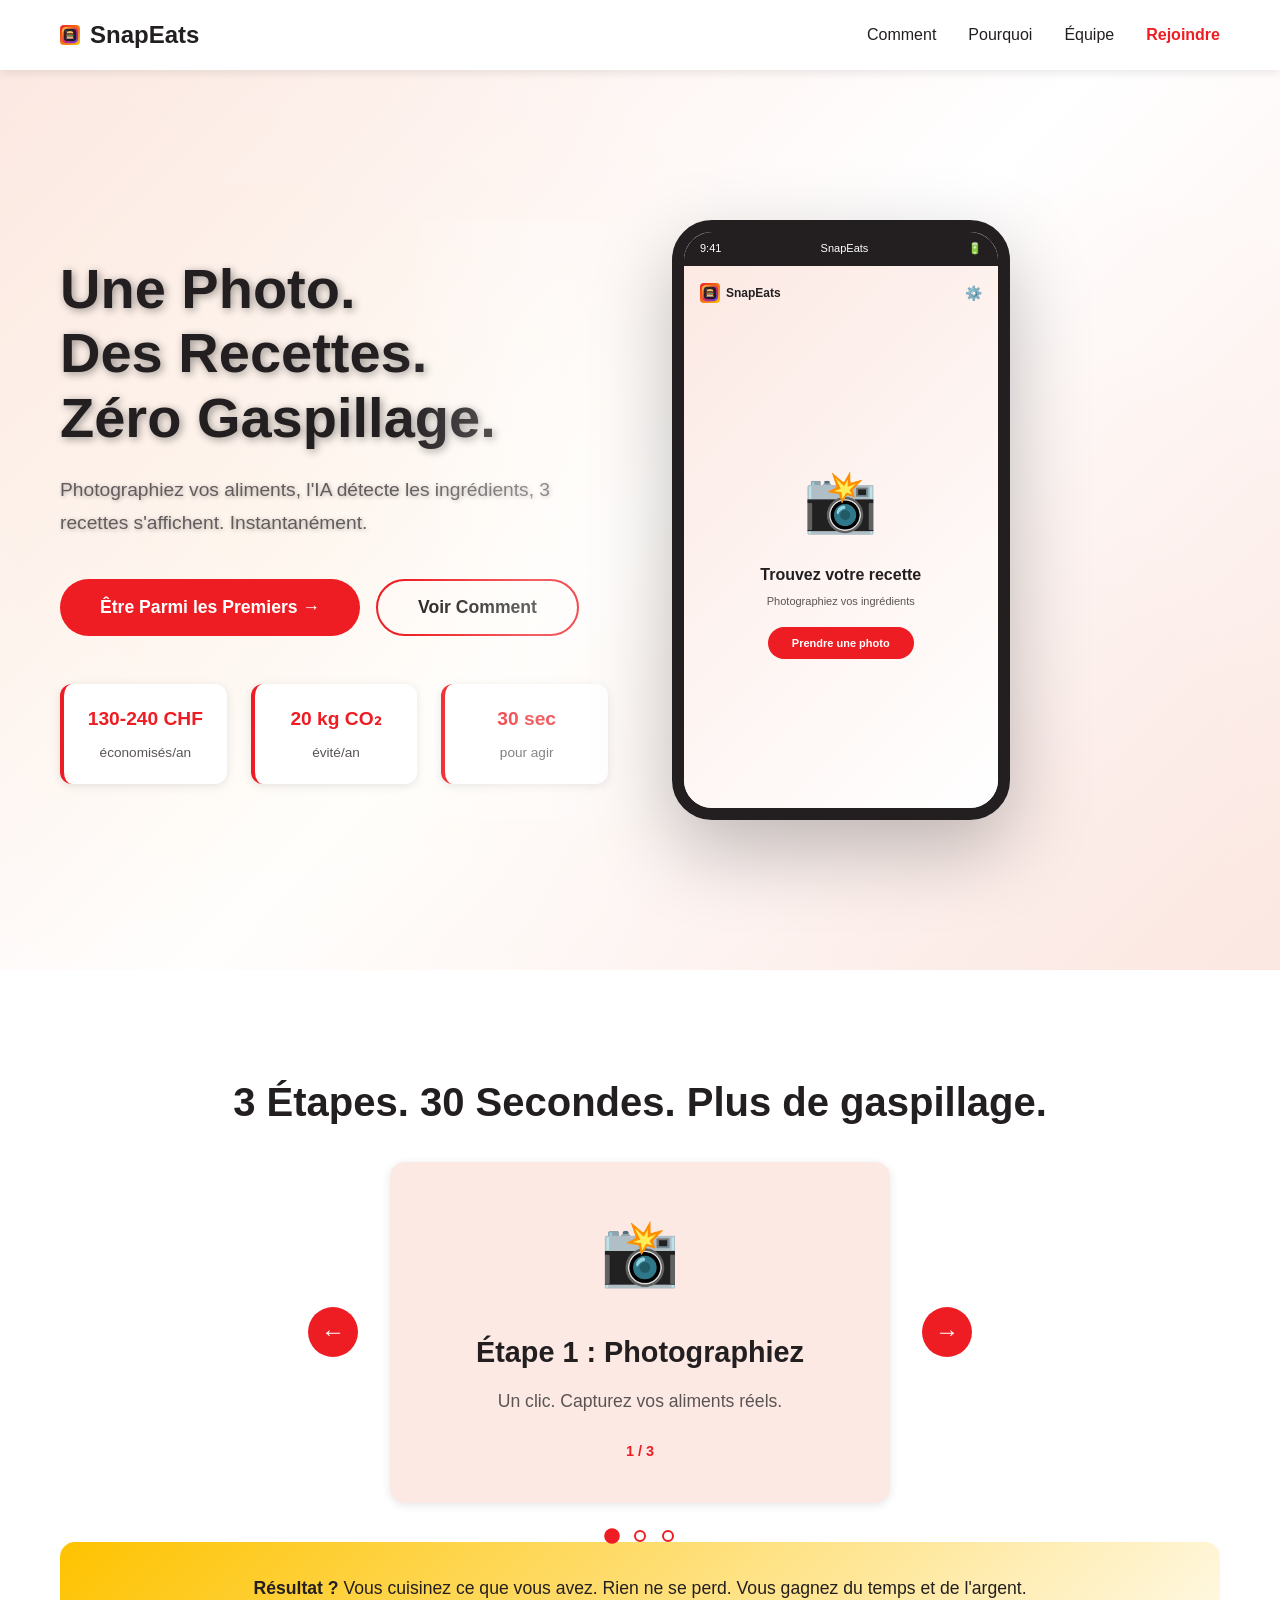
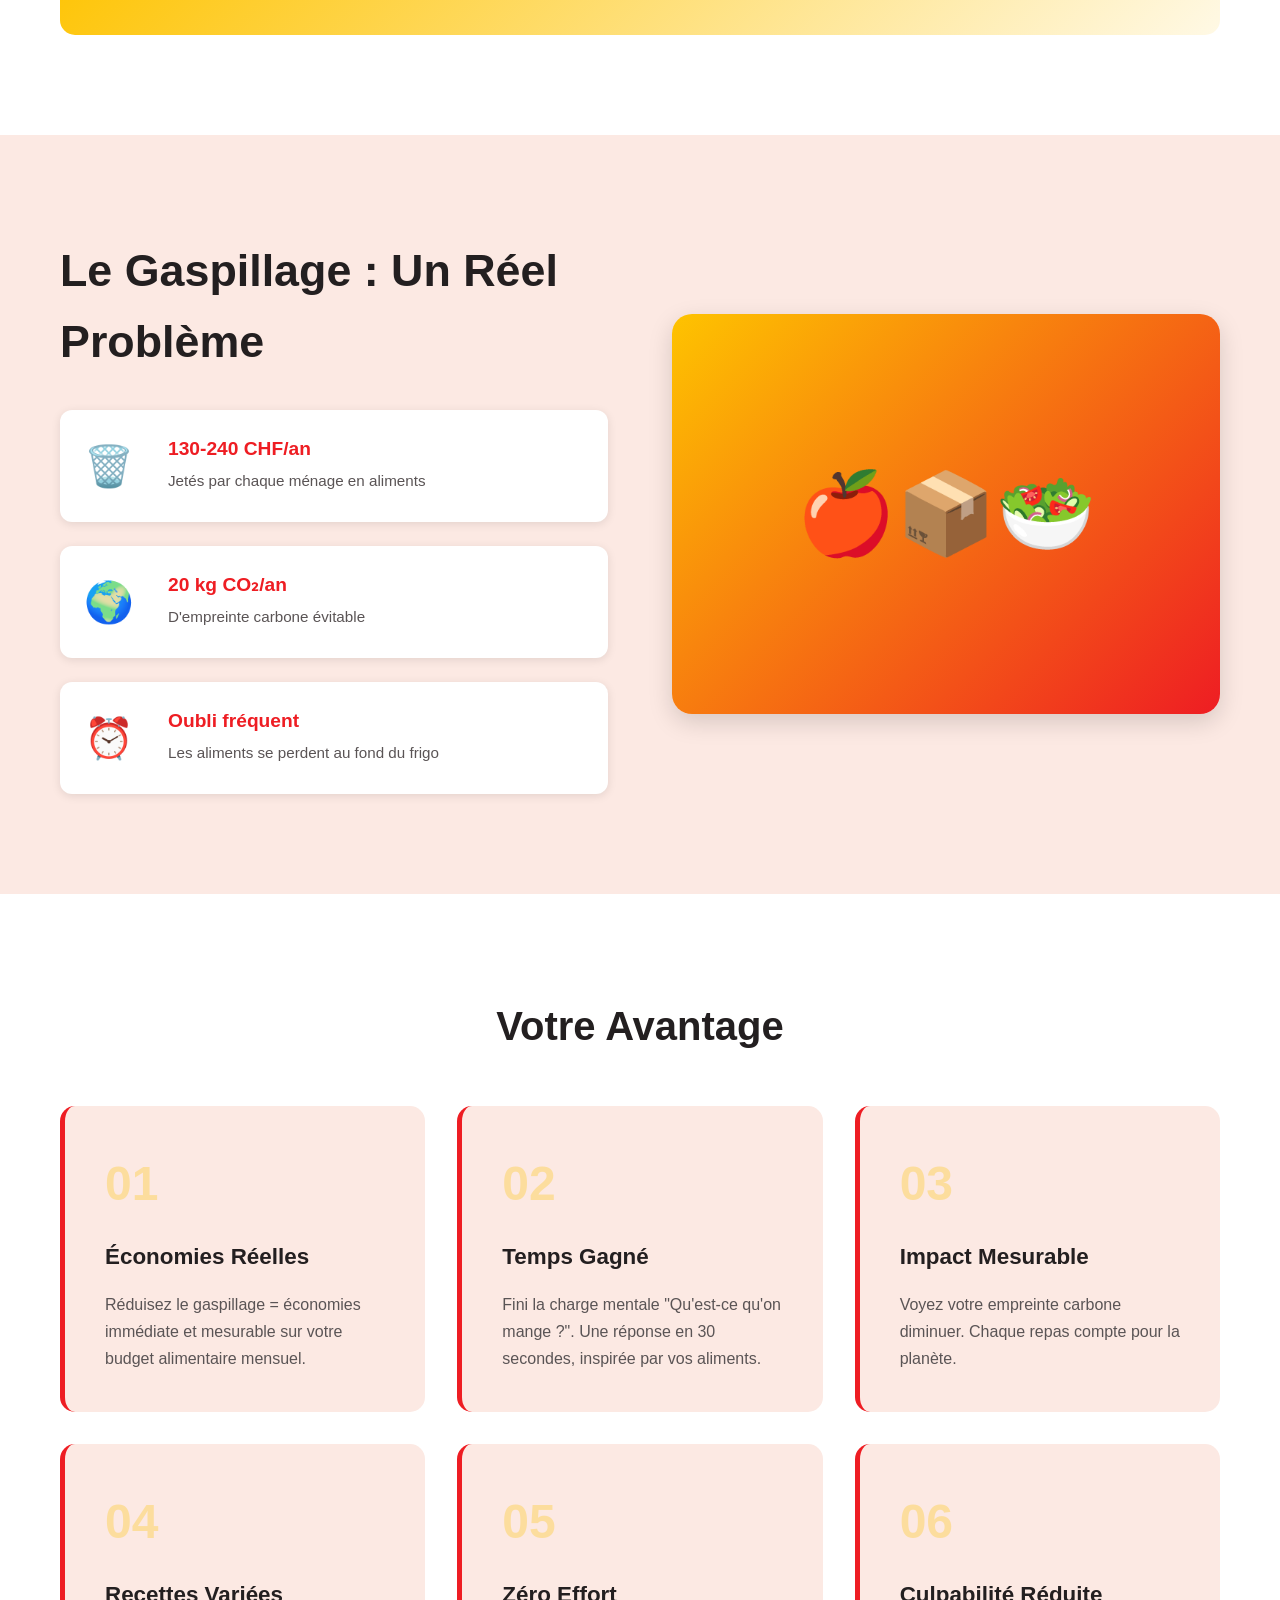
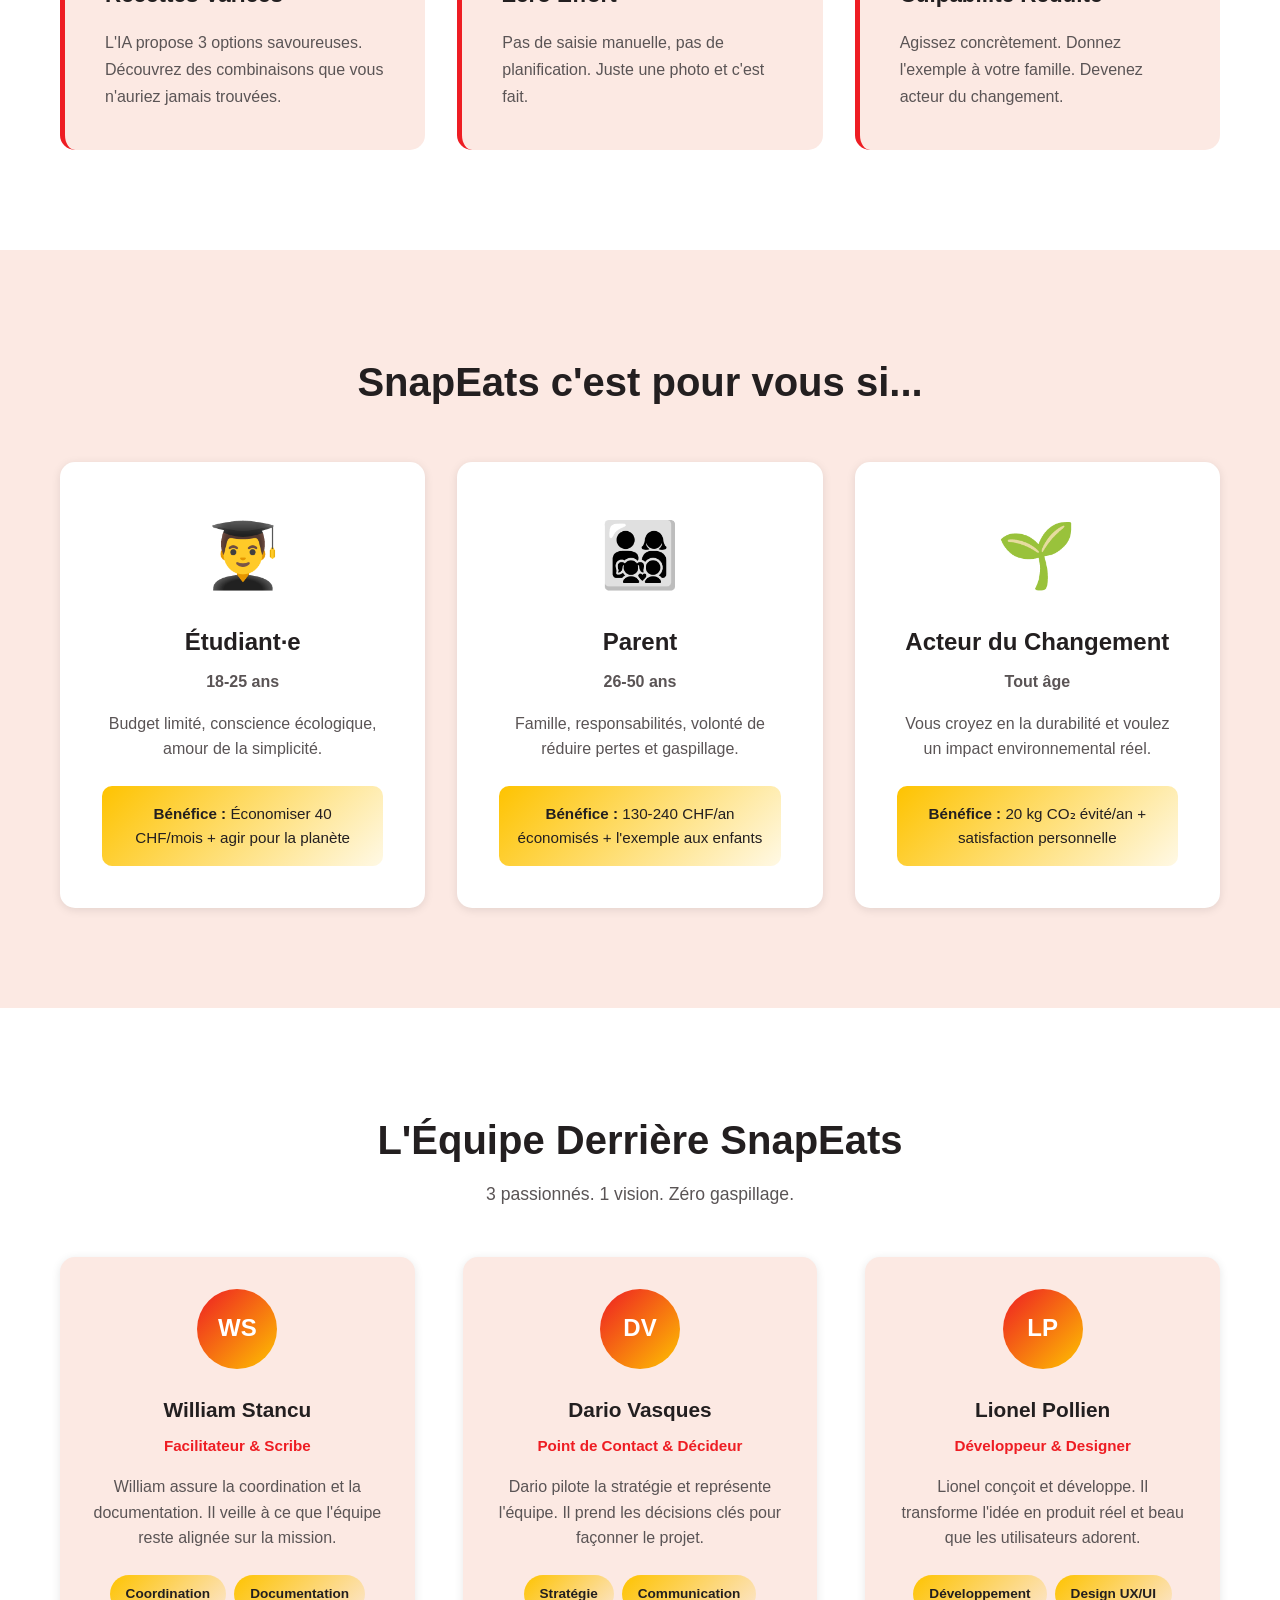
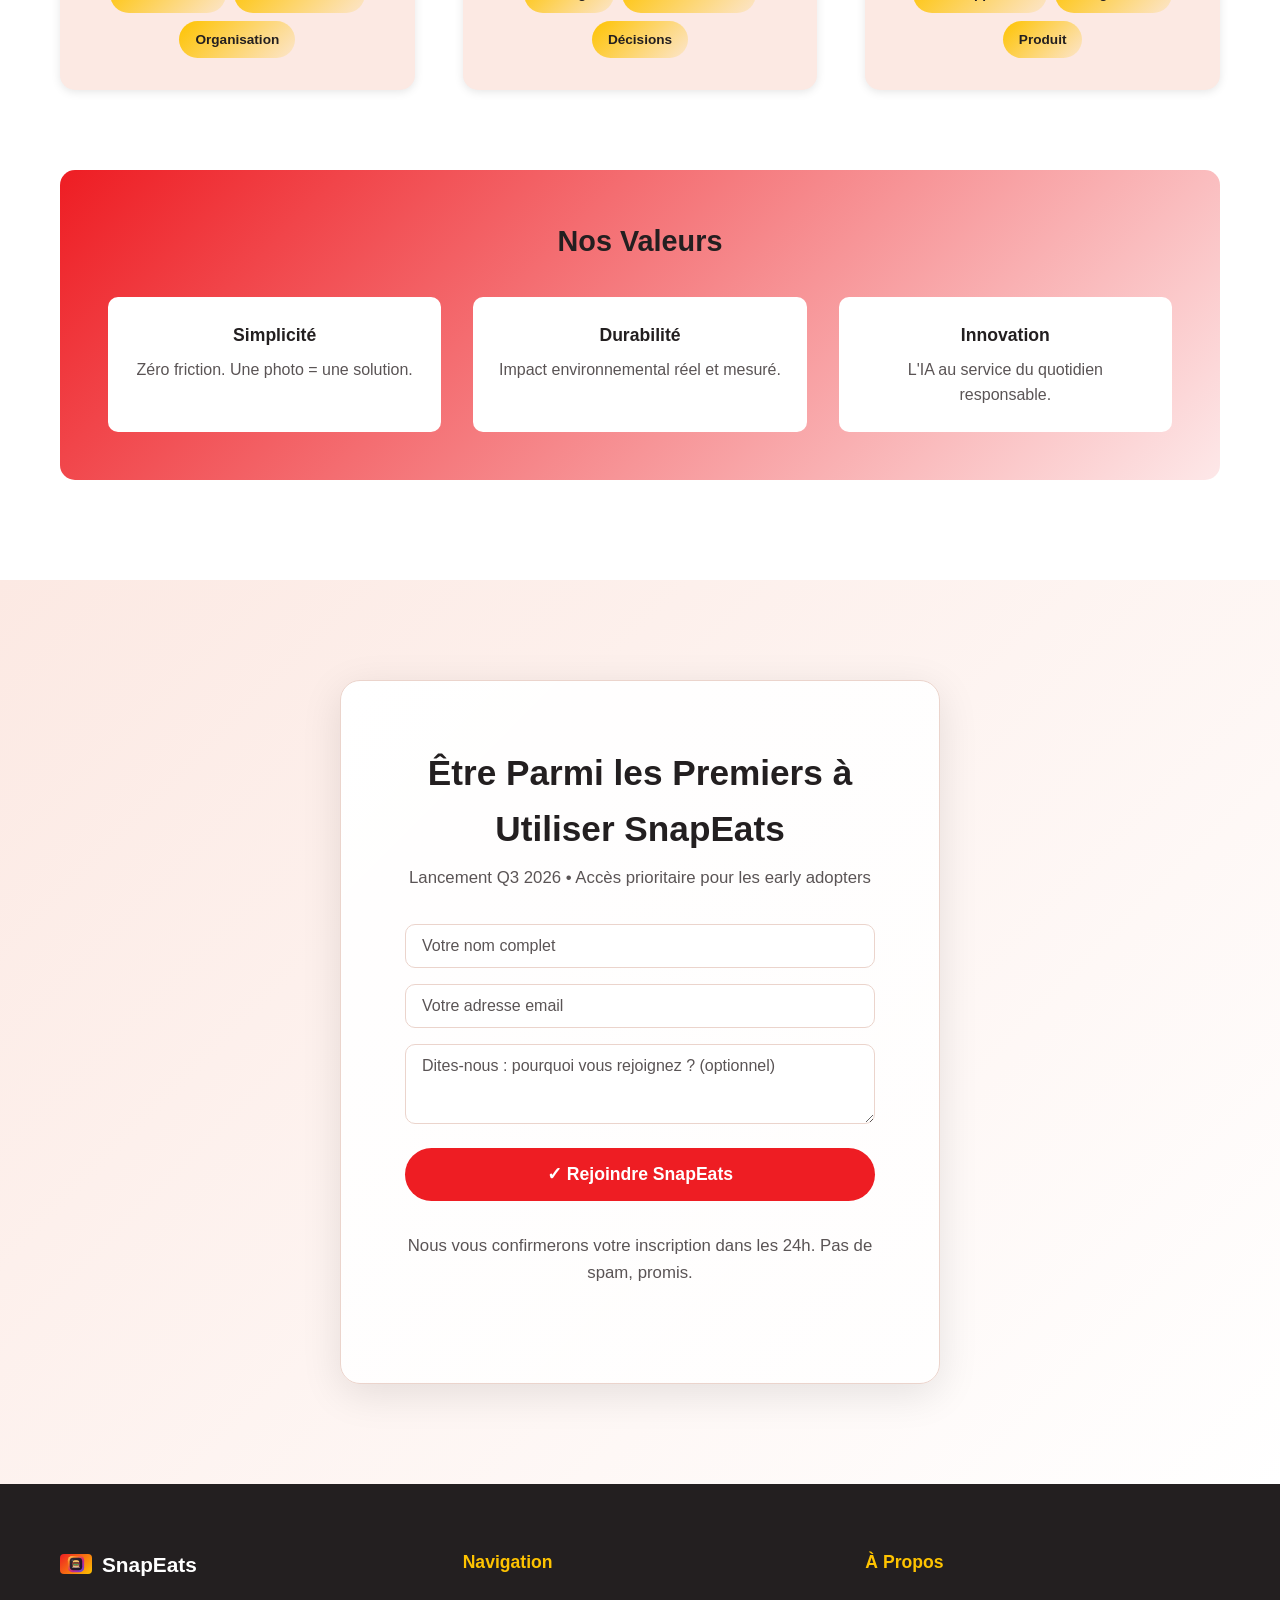
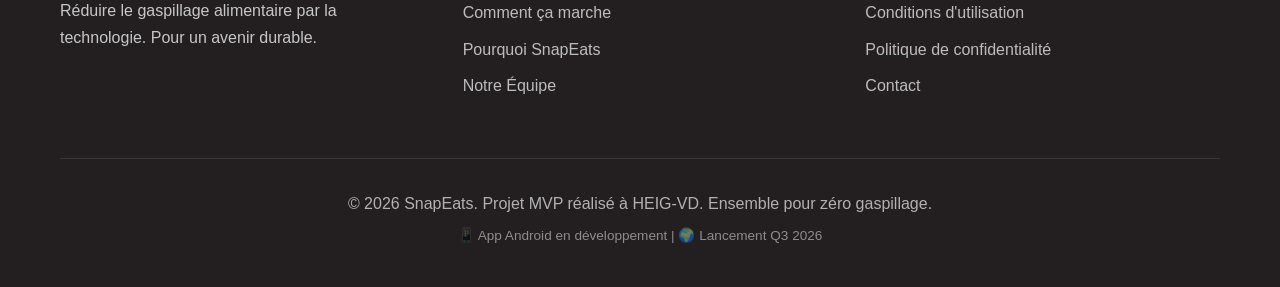
==== commit 62439d35: "fix: nav in how it works section" ====
--- a/index.html
+++ b/index.html
@@ -34,7 +34,7 @@
                 <!-- LEFT: Content -->
                 <div class="hero-new-content">
                     <h1 class="hero-title-big">Une Photo.<br>Des Recettes.<br>Zéro Gaspillage.</h1>
-                    <p class="hero-subtitle-big">Photographiez vos aliments, l'IA détecte les ingrédients, 5+ recettes s'affichent. Instantanément.</p>
+                    <p class="hero-subtitle-big">Photographiez vos aliments, l'IA détecte les ingrédients, 3 recettes s'affichent. Instantanément.</p>
                     
                     <div class="hero-ctas">
                         <button class="btn btn-primary btn-lg" onclick="document.getElementById('cta').scrollIntoView({behavior: 'smooth'})">
@@ -261,7 +261,7 @@
                 <div class="benefit-card">
                     <div class="benefit-number">04</div>
                     <h3>Recettes Variées</h3>
-                    <p>L'IA propose 5+ options savoureuses. Découvrez des combinaisons que vous n'auriez jamais trouvées.</p>
+                    <p>L'IA propose 3 options savoureuses. Découvrez des combinaisons que vous n'auriez jamais trouvées.</p>
                 </div>
                 
                 <div class="benefit-card">
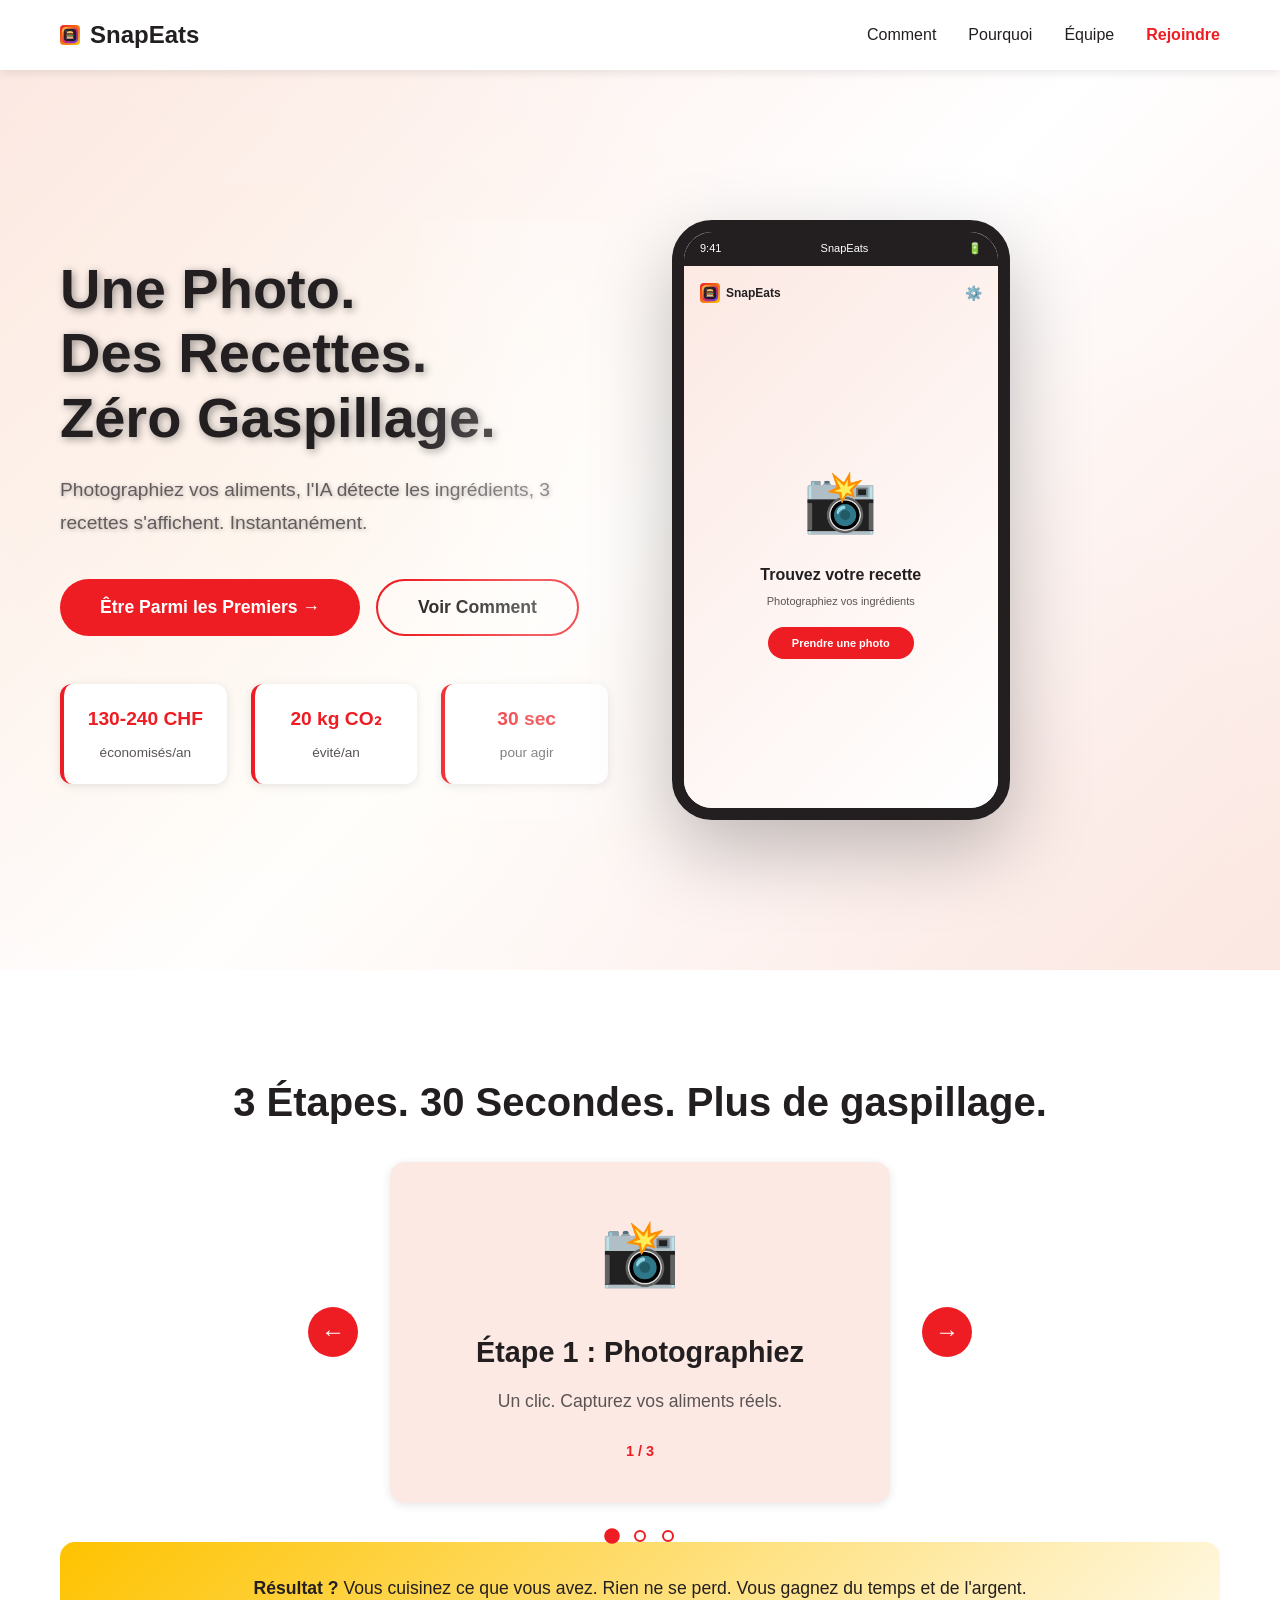
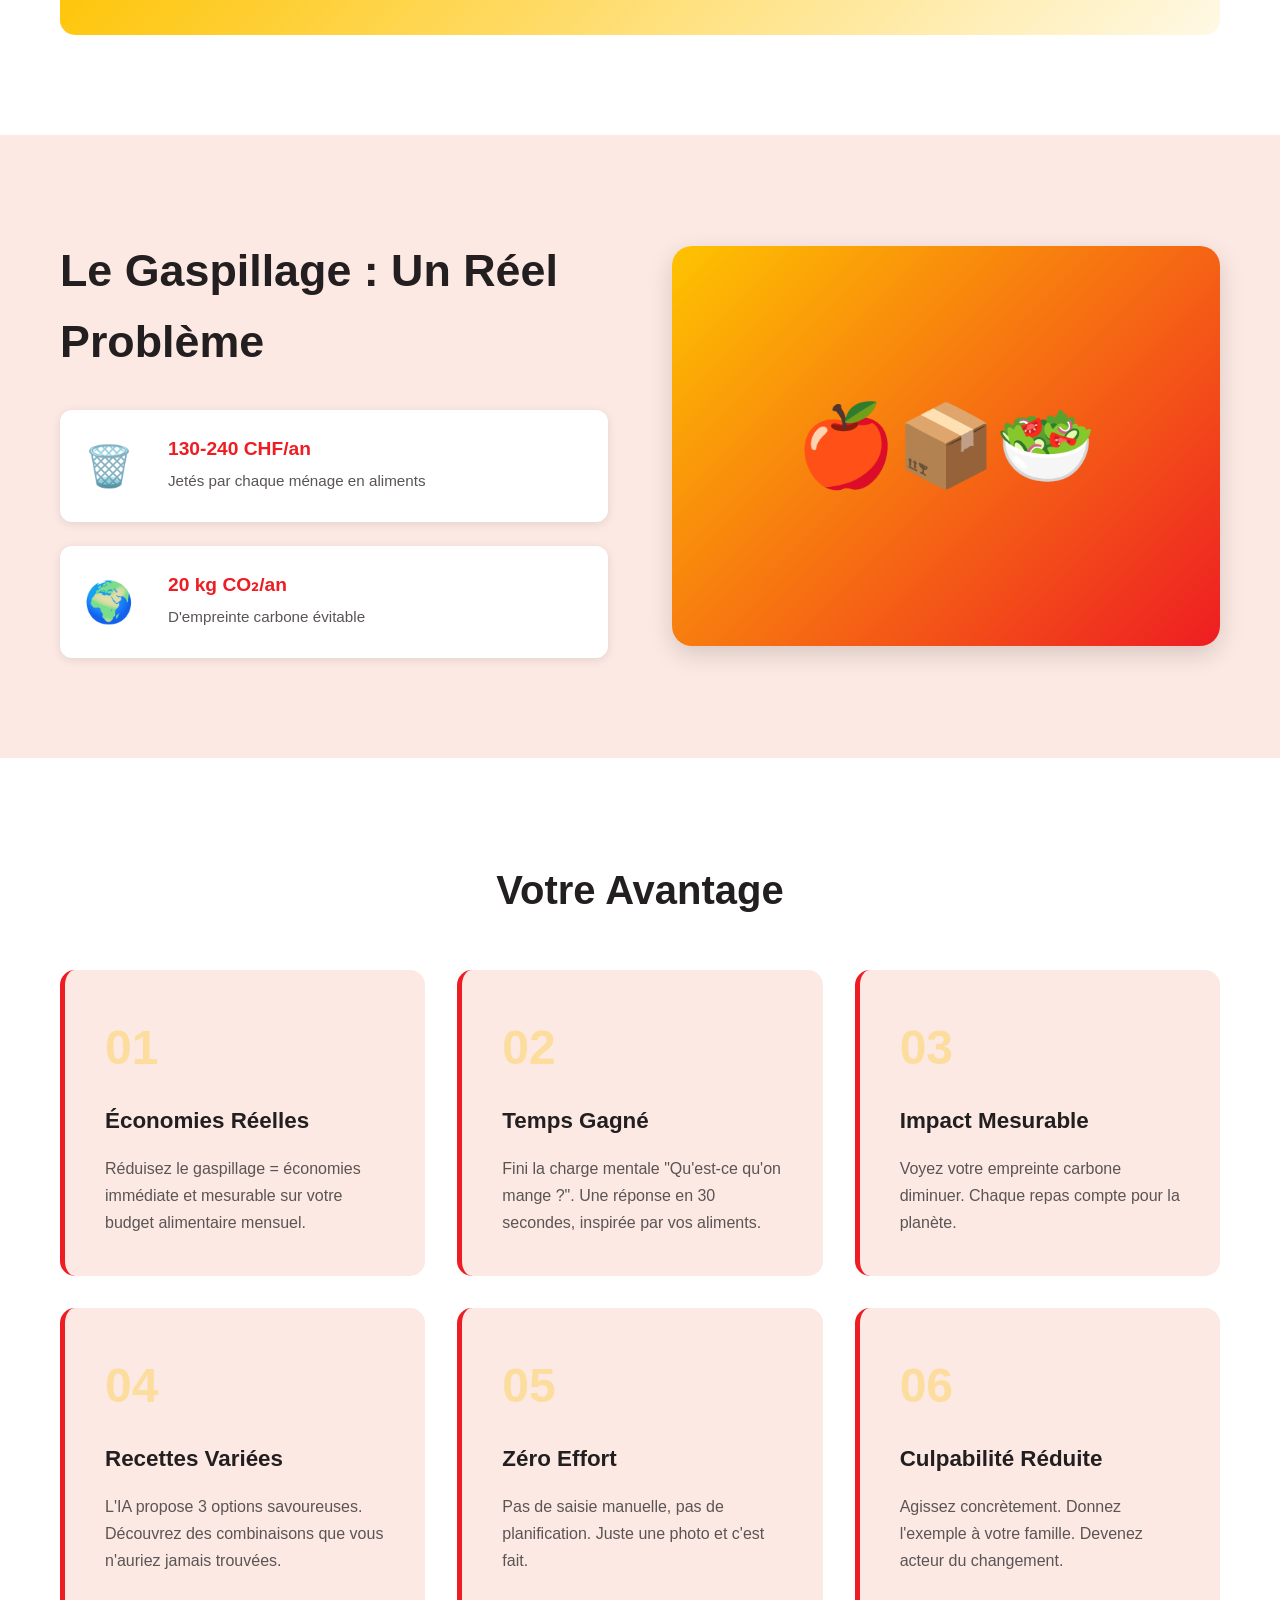
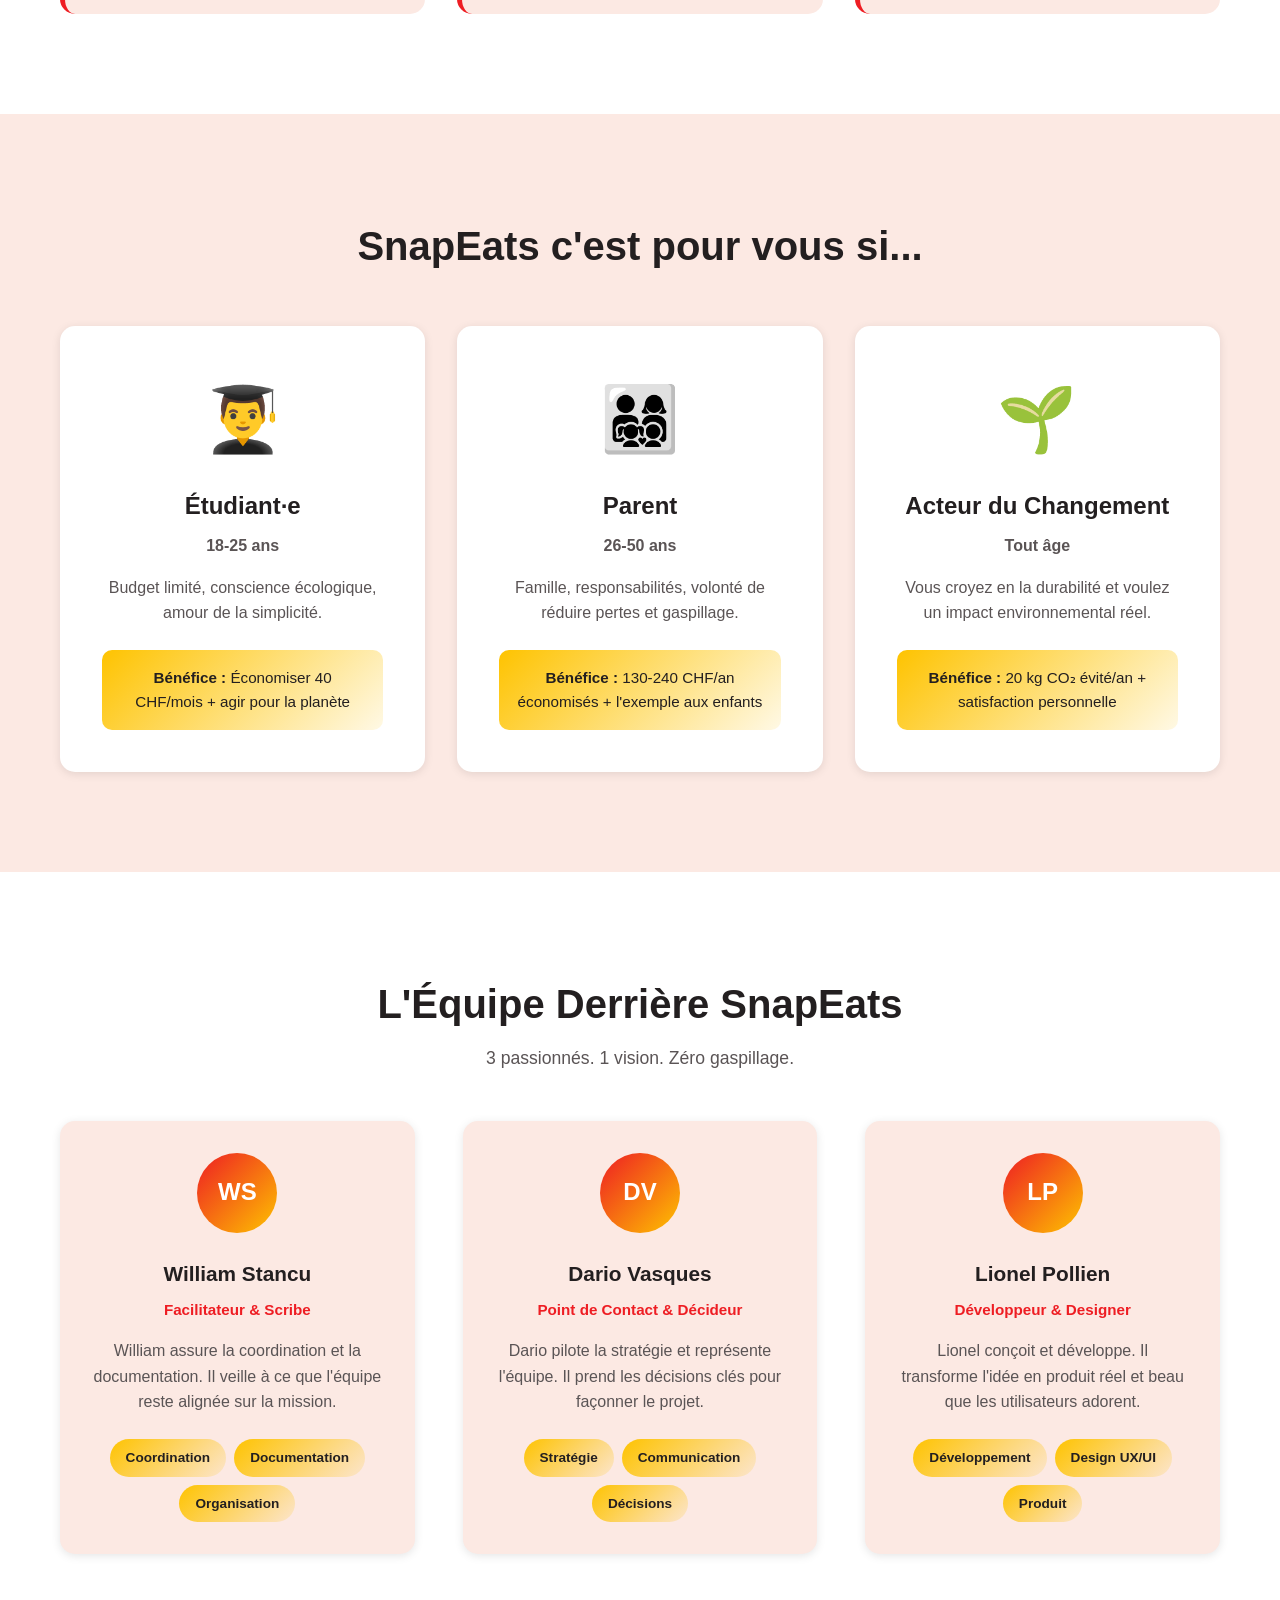
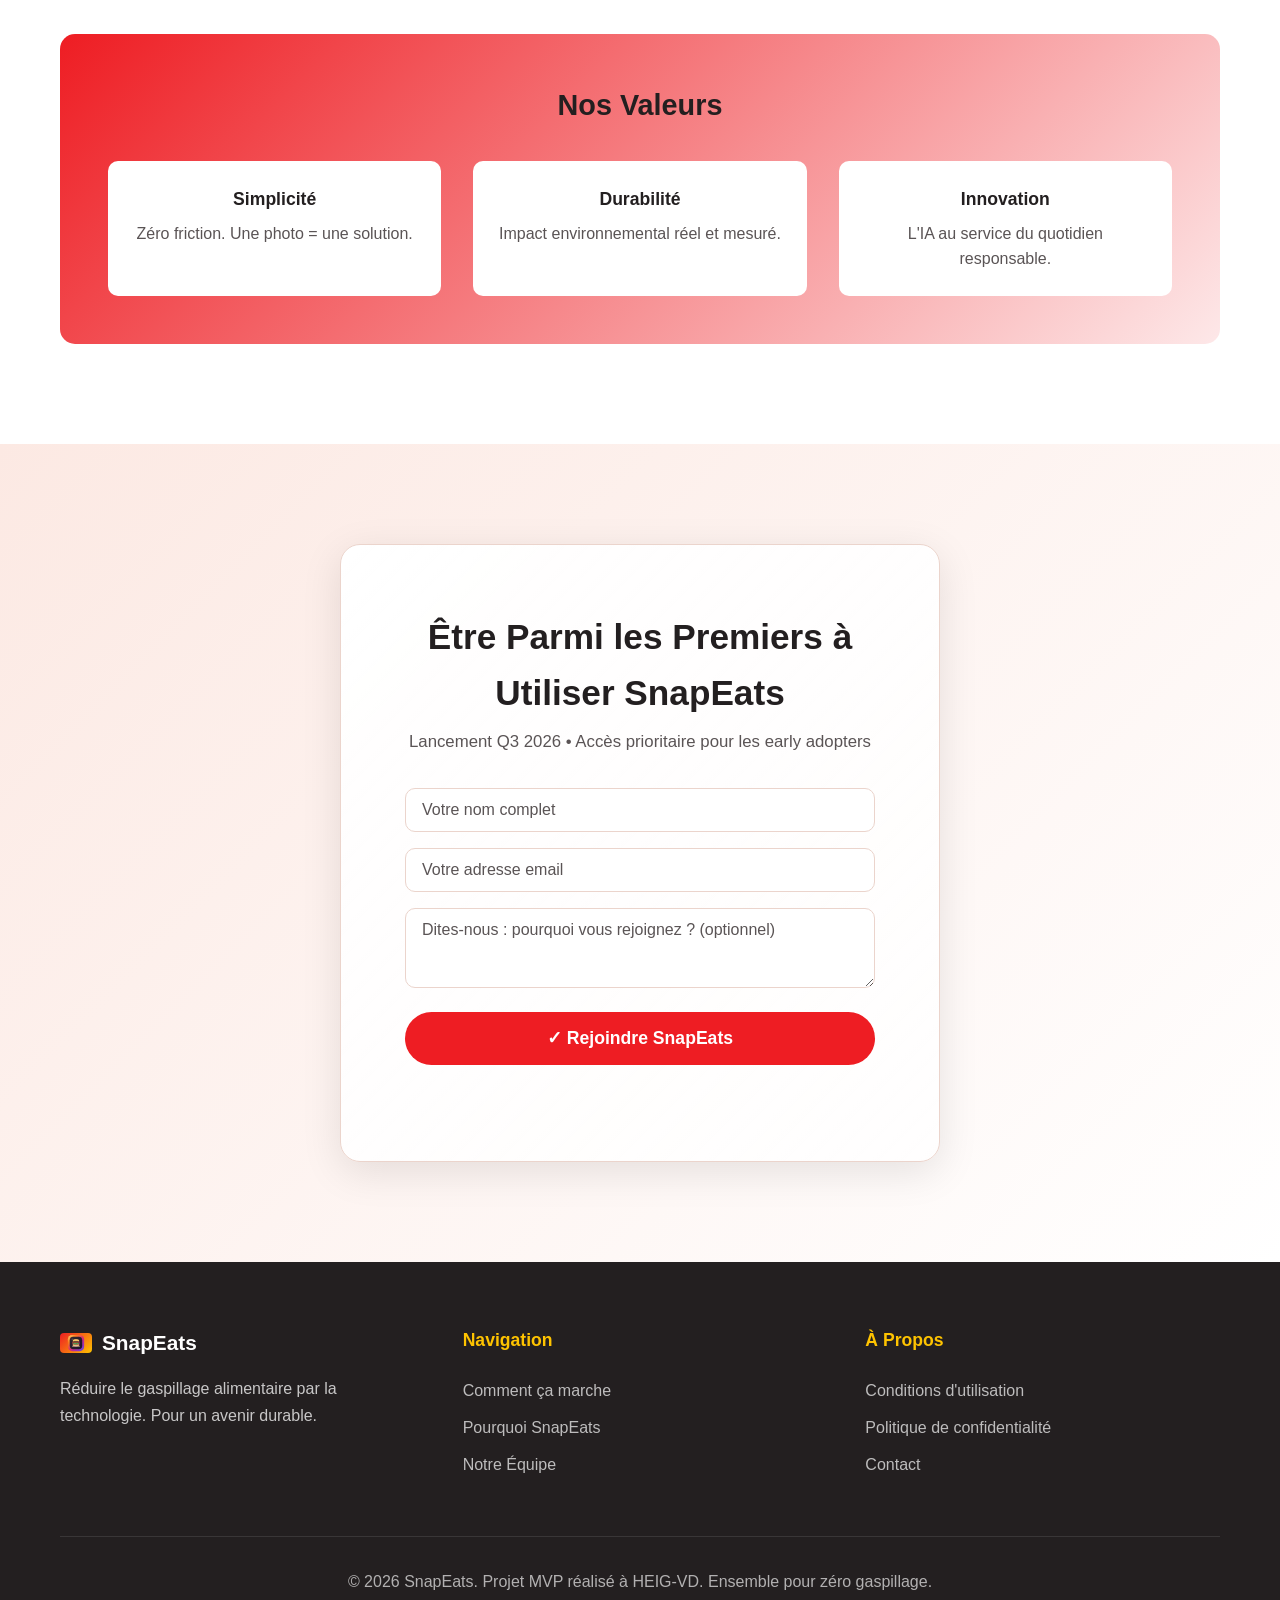
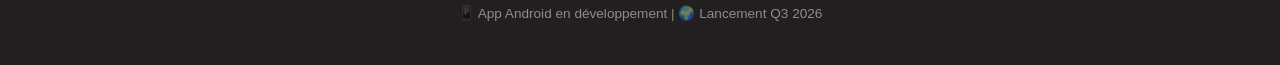
==== commit d5b5c9f0: "feat: fix typo" ====
--- a/index.html
+++ b/index.html
@@ -216,13 +216,6 @@
                                 <p>D'empreinte carbone évitable</p>
                             </div>
                         </div>
-                        <div class="stat-item">
-                            <div class="stat-icon">⏰</div>
-                            <div>
-                                <strong>Oubli fréquent</strong>
-                                <p>Les aliments se perdent au fond du frigo</p>
-                            </div>
-                        </div>
                     </div>
                 </div>
                 <div class="problem-image">
@@ -402,9 +395,7 @@
                     <button type="submit" class="btn btn-primary btn-lg">
                         ✓ Rejoindre SnapEats
                     </button>
-                </form>
-                
-                <p class="cta-footer-text">Nous vous confirmerons votre inscription dans les 24h. Pas de spam, promis.</p>
+                </form>                
             </div>
         </div>
     </section>
